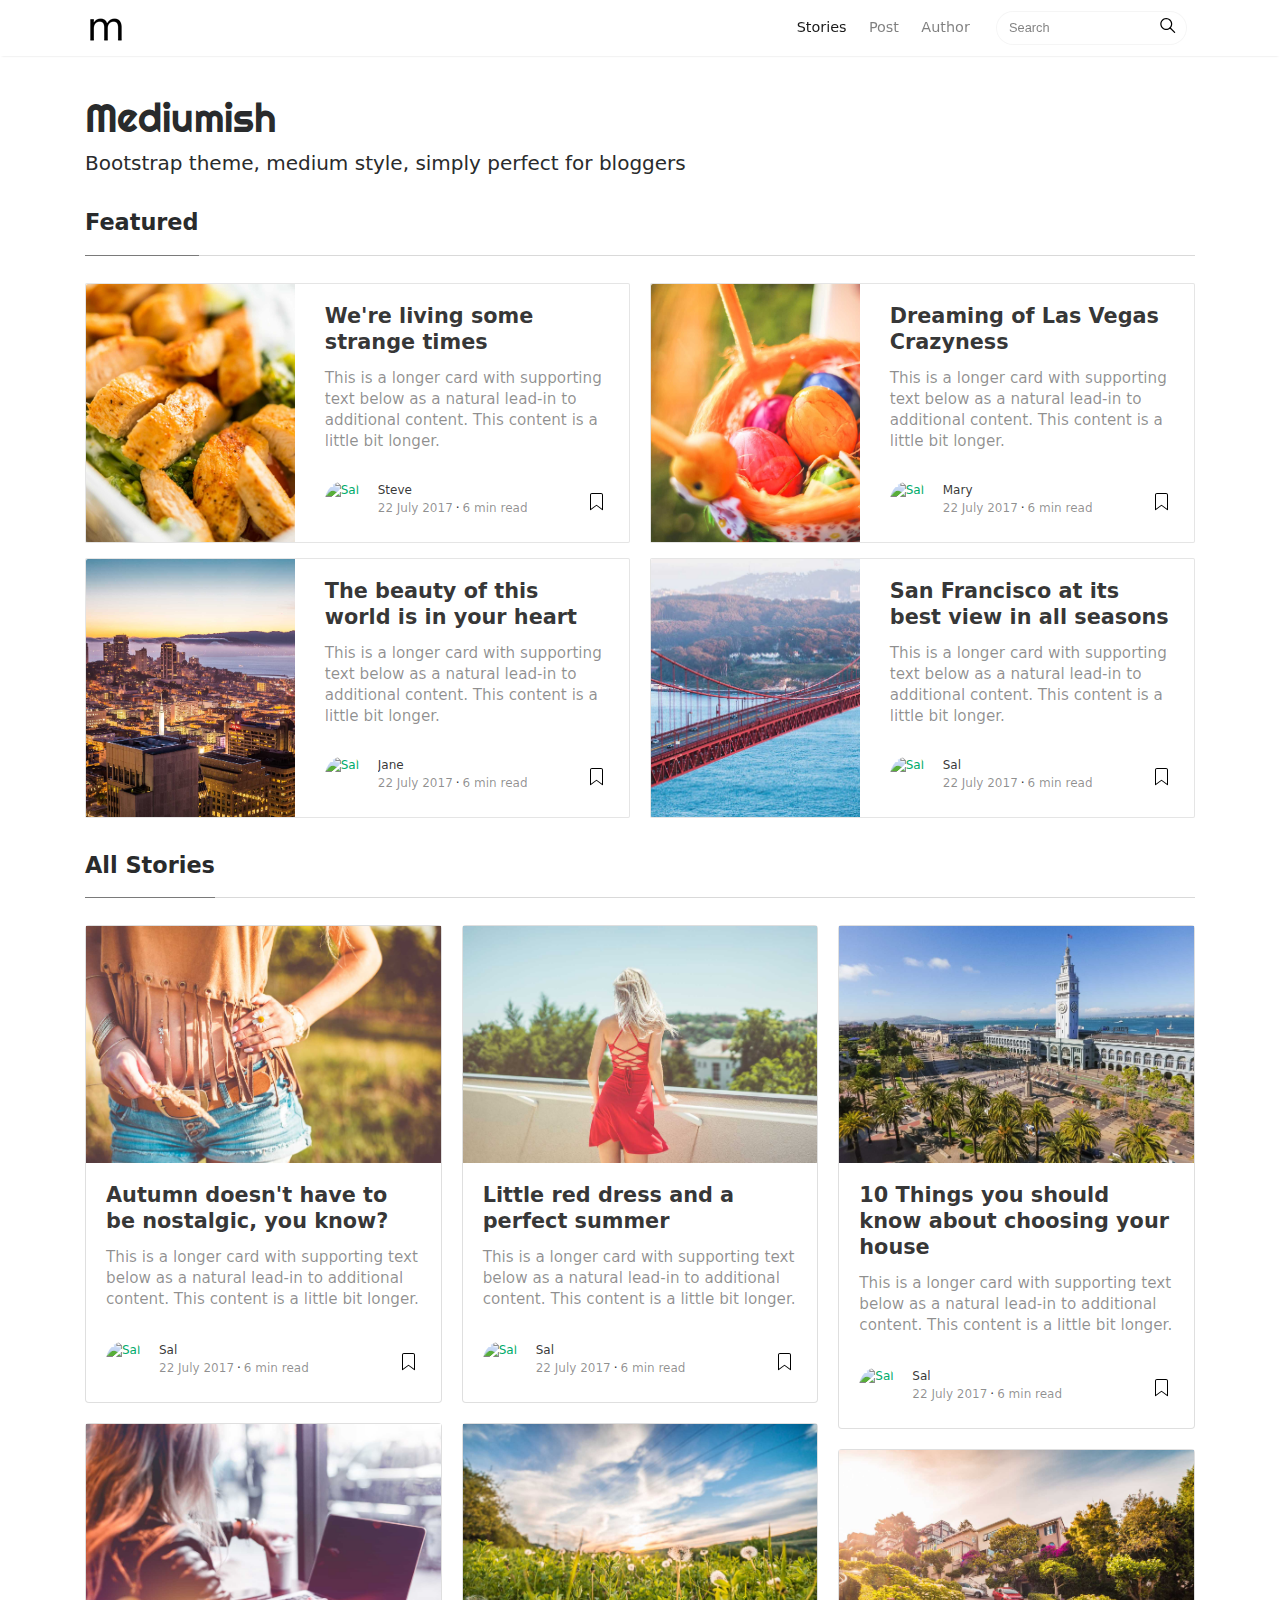
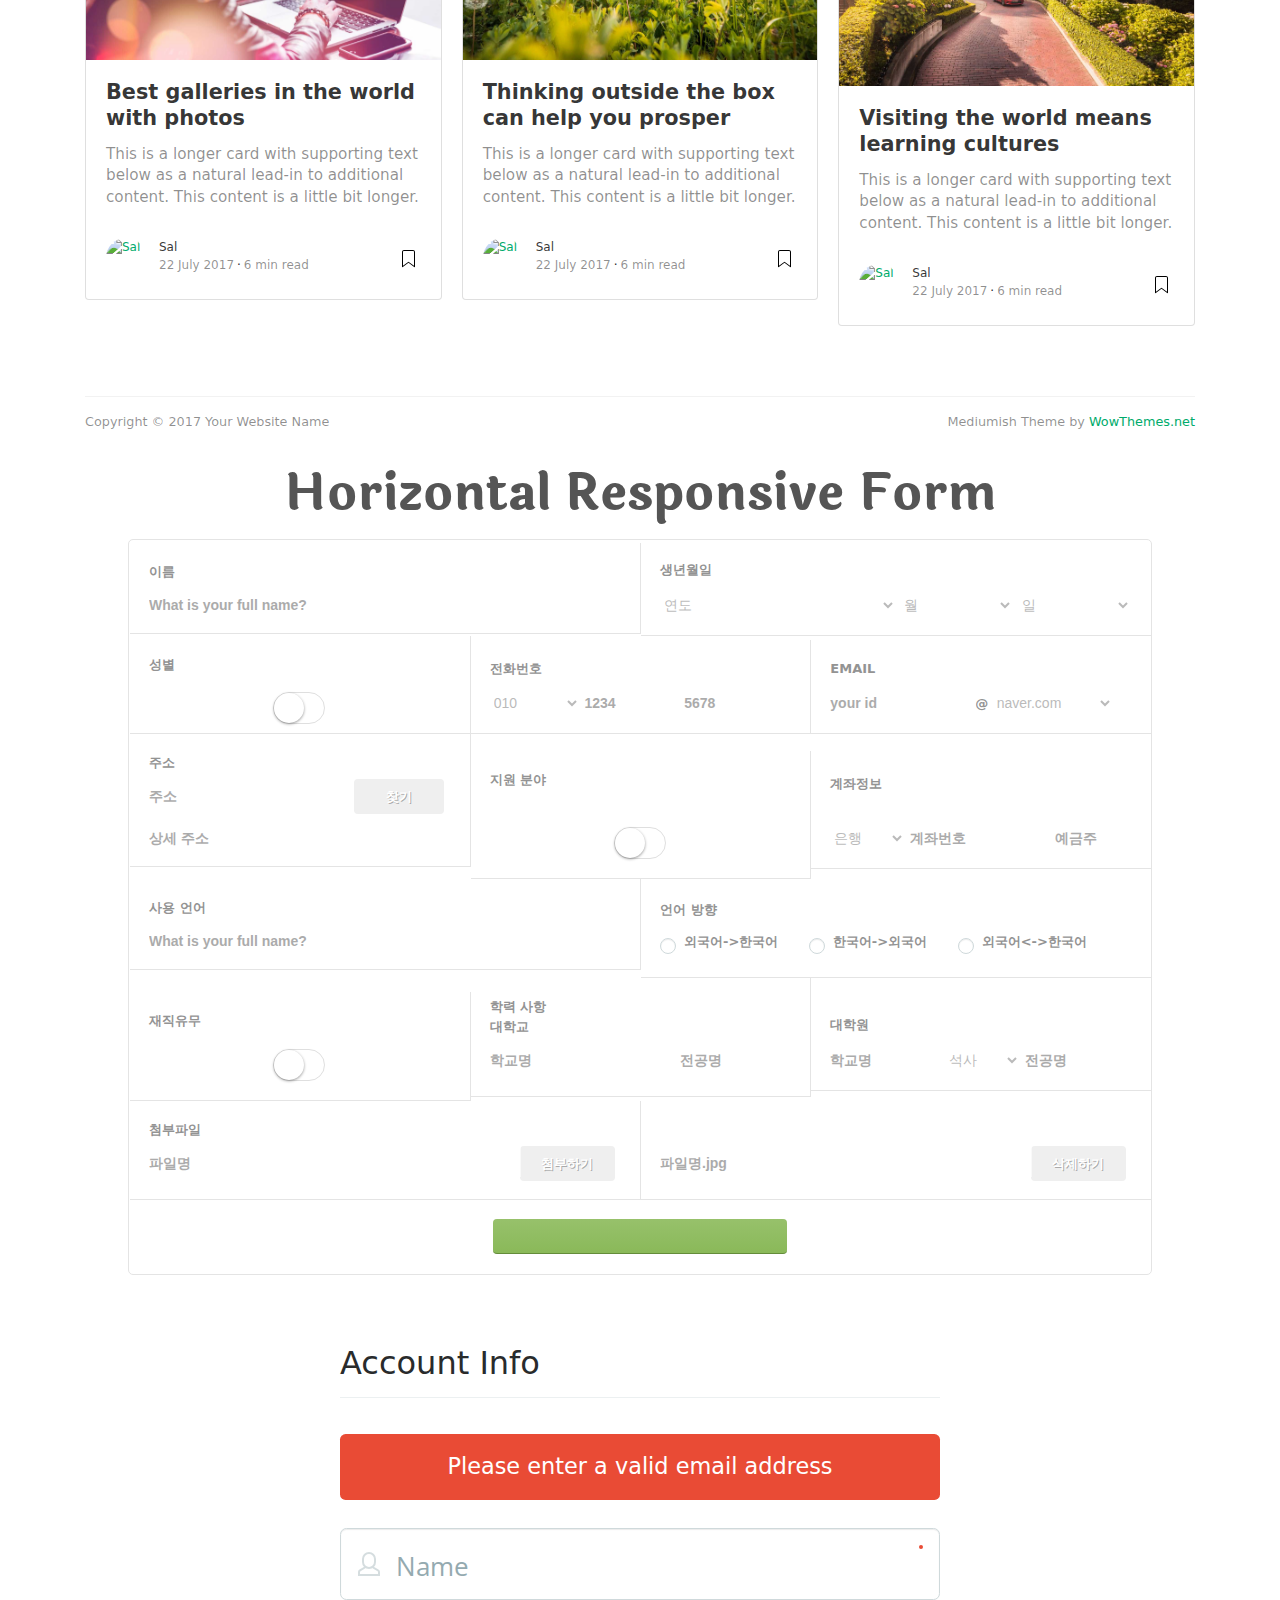
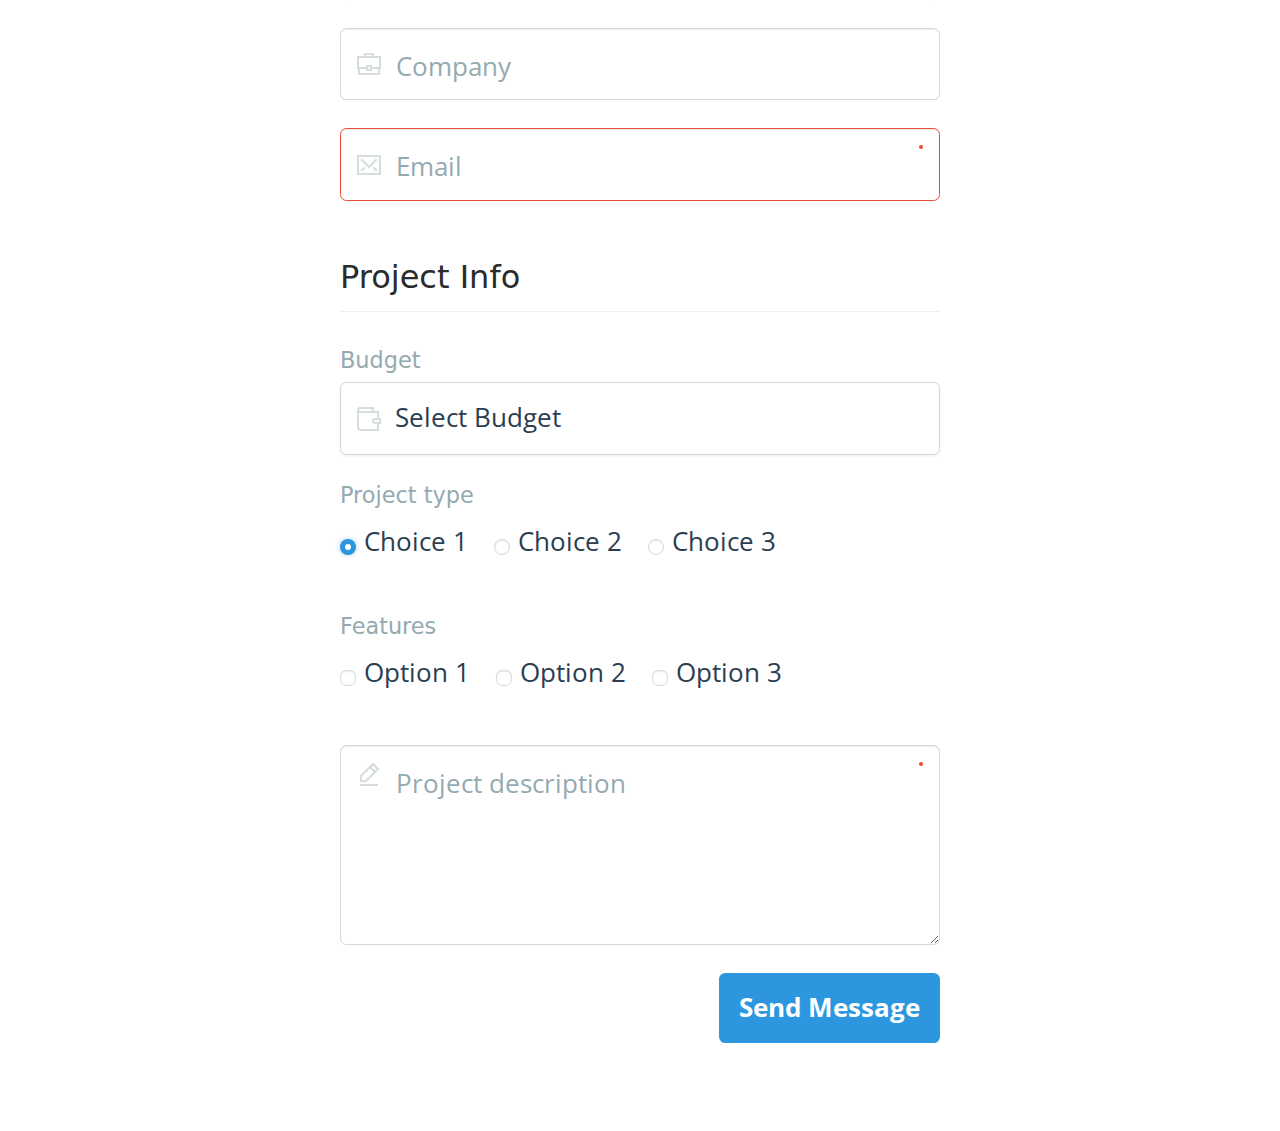
==== 임수빈 프론트 엔드/index.html @ 89b7a558 "임수빈 프론트 엔드" ====
<!DOCTYPE html>
<html lang="en">
<head>
<meta charset="utf-8">
<meta name="viewport" content="width=device-width, initial-scale=1, shrink-to-fit=no">
<meta name="description" content="">
<meta name="author" content="">
<link rel="icon" href="assets/img/favicon.ico">
<link rel="stylesheet" href="assets/css/005_project/style.css"> <!-- Resource style -->
<link rel="stylesheet" type="text/css" media="all" href="assets/css/reset/styles.css">
<link rel="stylesheet" type="text/css" media="all" href="assets/css/004_freesupport/form_styles.css">
<link rel="stylesheet" type="text/css" media="all" href="assets/css/004_freesupport/form_switchery.min.css">
<script type="text/javascript" src="assets/js/004_freesupport/form_switchery.min.js"></script>
<title>Mediumish - A Medium style template by WowThemes.net</title>
<!-- Bootstrap core CSS -->
<link href="assets/css/002_sub/customer/bootstrap.min.css" rel="stylesheet">
<!-- Fonts -->
<link href="https://maxcdn.bootstrapcdn.com/font-awesome/4.7.0/css/font-awesome.min.css" rel="stylesheet">
<link href="https://fonts.googleapis.com/css?family=Righteous" rel="stylesheet">
<!-- Custom styles for this template -->
<link href="assets/css/002_sub/customer/mediumish.css" rel="stylesheet">



<!--projectform-->
<link href='http://fonts.googleapis.com/css?family=Open+Sans:400,300,700' rel='stylesheet' type='text/css'>
	<script src="assets/js/005_project/modernizr.js"></script> <!-- Modernizr -->
  
<!--freesupport form-->


</head>
<body>

<!-- Begin Nav
================================================== -->
<nav class="navbar navbar-toggleable-md navbar-light bg-white fixed-top mediumnavigation">
<button class="navbar-toggler navbar-toggler-right" type="button" data-toggle="collapse" data-target="#navbarsExampleDefault" aria-controls="navbarsExampleDefault" aria-expanded="false" aria-label="Toggle navigation">
<span class="navbar-toggler-icon"></span>
</button>
<div class="container">
	<!-- Begin Logo -->
	<a class="navbar-brand" href="index.html">
	<img src="assets/img/logo.png" alt="logo">
	</a>
	<!-- End Logo -->
	<div class="collapse navbar-collapse" id="navbarsExampleDefault">
		<!-- Begin Menu -->
		<ul class="navbar-nav ml-auto">
			<li class="nav-item active">
			<a class="nav-link" href="index.html">Stories <span class="sr-only">(current)</span></a>
			</li>
			<li class="nav-item">
			<a class="nav-link" href="post.html">Post</a>
			</li>
			<li class="nav-item">
			<a class="nav-link" href="author.html">Author</a>
			</li>
		</ul>
		<!-- End Menu -->
		<!-- Begin Search -->
		<form class="form-inline my-2 my-lg-0">
			<input class="form-control mr-sm-2" type="text" placeholder="Search">
			<span class="search-icon"><svg class="svgIcon-use" width="25" height="25" viewbox="0 0 25 25"><path d="M20.067 18.933l-4.157-4.157a6 6 0 1 0-.884.884l4.157 4.157a.624.624 0 1 0 .884-.884zM6.5 11c0-2.62 2.13-4.75 4.75-4.75S16 8.38 16 11s-2.13 4.75-4.75 4.75S6.5 13.62 6.5 11z"></path></svg></span>
		</form>
		<!-- End Search -->
	</div>
</div>
</nav>
<!-- End Nav
================================================== -->

<!-- Begin Site Title
================================================== -->
<div class="container">
	<div class="mainheading">
		<h1 class="sitetitle">Mediumish</h1>
		<p class="lead">
			 Bootstrap theme, medium style, simply perfect for bloggers
		</p>
	</div>
<!-- End Site Title
================================================== -->

	<!-- Begin Featured
	================================================== -->
	<section class="featured-posts">
	<div class="section-title">
		<h2><span>Featured</span></h2>
	</div>
	<div class="card-columns listfeaturedtag">

		<!-- begin post -->
		<div class="card">
			<div class="row">
				<div class="col-md-5 wrapthumbnail">
					<a href="post.html">
						<div class="thumbnail" style="background-image:url(assets/img/demopic/1.jpg);">
						</div>
					</a>
				</div>
				<div class="col-md-7">
					<div class="card-block">
						<h2 class="card-title"><a href="post.html">We're living some strange times</a></h2>
						<h4 class="card-text">This is a longer card with supporting text below as a natural lead-in to additional content. This content is a little bit longer.</h4>
						<div class="metafooter">
							<div class="wrapfooter">
								<span class="meta-footer-thumb">
								<a href="author.html"><img class="author-thumb" src="https://www.gravatar.com/avatar/e56154546cf4be74e393c62d1ae9f9d4?s=250&amp;d=mm&amp;r=x" alt="Sal"></a>
								</span>
								<span class="author-meta">
								<span class="post-name"><a href="author.html">Steve</a></span><br/>
								<span class="post-date">22 July 2017</span><span class="dot"></span><span class="post-read">6 min read</span>
								</span>
								<span class="post-read-more"><a href="post.html" title="Read Story"><svg class="svgIcon-use" width="25" height="25" viewbox="0 0 25 25"><path d="M19 6c0-1.1-.9-2-2-2H8c-1.1 0-2 .9-2 2v14.66h.012c.01.103.045.204.12.285a.5.5 0 0 0 .706.03L12.5 16.85l5.662 4.126a.508.508 0 0 0 .708-.03.5.5 0 0 0 .118-.285H19V6zm-6.838 9.97L7 19.636V6c0-.55.45-1 1-1h9c.55 0 1 .45 1 1v13.637l-5.162-3.668a.49.49 0 0 0-.676 0z" fill-rule="evenodd"></path></svg></a></span>
							</div>
						</div>
					</div>
				</div>
			</div>
		</div>
		<!-- end post -->

		<!-- begin post -->
		<div class="card">
			<div class="row">
				<div class="col-md-5 wrapthumbnail">
					<a href="post.html">
						<div class="thumbnail" style="background-image:url(assets/img/demopic/2.jpg);">
						</div>
					</a>
				</div>
				<div class="col-md-7">
					<div class="card-block">
						<h2 class="card-title"><a href="post.html">The beauty of this world is in your heart</a></h2>
						<h4 class="card-text">This is a longer card with supporting text below as a natural lead-in to additional content. This content is a little bit longer.</h4>
						<div class="metafooter">
							<div class="wrapfooter">
								<span class="meta-footer-thumb">
								<a href="author.html"><img class="author-thumb" src="https://www.gravatar.com/avatar/e56154546cf4be74e393c62d1ae9f9d4?s=250&amp;d=mm&amp;r=x" alt="Sal"></a>
								</span>
								<span class="author-meta">
								<span class="post-name"><a href="author.html">Jane</a></span><br/>
								<span class="post-date">22 July 2017</span><span class="dot"></span><span class="post-read">6 min read</span>
								</span>
								<span class="post-read-more"><a href="post.html" title="Read Story"><svg class="svgIcon-use" width="25" height="25" viewbox="0 0 25 25"><path d="M19 6c0-1.1-.9-2-2-2H8c-1.1 0-2 .9-2 2v14.66h.012c.01.103.045.204.12.285a.5.5 0 0 0 .706.03L12.5 16.85l5.662 4.126a.508.508 0 0 0 .708-.03.5.5 0 0 0 .118-.285H19V6zm-6.838 9.97L7 19.636V6c0-.55.45-1 1-1h9c.55 0 1 .45 1 1v13.637l-5.162-3.668a.49.49 0 0 0-.676 0z" fill-rule="evenodd"></path></svg></a></span>
							</div>
						</div>
					</div>
				</div>
			</div>
		</div>
		<!--end post -->

		<!-- begin post -->
		<div class="card">
			<div class="row">
				<div class="col-md-5 wrapthumbnail">
					<a href="post.html">
						<div class="thumbnail" style="background-image:url(assets/img/demopic/3.jpg);">
						</div>
					</a>
				</div>
				<div class="col-md-7">
					<div class="card-block">
						<h2 class="card-title"><a href="post.html">Dreaming of Las Vegas Crazyness</a></h2>
						<h4 class="card-text">This is a longer card with supporting text below as a natural lead-in to additional content. This content is a little bit longer.</h4>
						<div class="metafooter">
							<div class="wrapfooter">
								<span class="meta-footer-thumb">
								<a href="author.html"><img class="author-thumb" src="https://www.gravatar.com/avatar/e56154546cf4be74e393c62d1ae9f9d4?s=250&amp;d=mm&amp;r=x" alt="Sal"></a>
								</span>
								<span class="author-meta">
								<span class="post-name"><a href="author.html">Mary</a></span><br/>
								<span class="post-date">22 July 2017</span><span class="dot"></span><span class="post-read">6 min read</span>
								</span>
								<span class="post-read-more"><a href="post.html" title="Read Story"><svg class="svgIcon-use" width="25" height="25" viewbox="0 0 25 25"><path d="M19 6c0-1.1-.9-2-2-2H8c-1.1 0-2 .9-2 2v14.66h.012c.01.103.045.204.12.285a.5.5 0 0 0 .706.03L12.5 16.85l5.662 4.126a.508.508 0 0 0 .708-.03.5.5 0 0 0 .118-.285H19V6zm-6.838 9.97L7 19.636V6c0-.55.45-1 1-1h9c.55 0 1 .45 1 1v13.637l-5.162-3.668a.49.49 0 0 0-.676 0z" fill-rule="evenodd"></path></svg></a></span>
							</div>
						</div>
					</div>
				</div>
			</div>
		</div>
		<!-- end post -->

		<!-- begin post -->
		<div class="card">
			<div class="row">
				<div class="col-md-5 wrapthumbnail">
					<a href="post.html">
						<div class="thumbnail" style="background-image:url(assets/img/demopic/4.jpg);">
						</div>
					</a>
				</div>
				<div class="col-md-7">
					<div class="card-block">
						<h2 class="card-title"><a href="post.html">San Francisco at its best view in all seasons</a></h2>
						<h4 class="card-text">This is a longer card with supporting text below as a natural lead-in to additional content. This content is a little bit longer.</h4>
						<div class="metafooter">
							<div class="wrapfooter">
								<span class="meta-footer-thumb">
								<a href="author.html"><img class="author-thumb" src="https://www.gravatar.com/avatar/e56154546cf4be74e393c62d1ae9f9d4?s=250&amp;d=mm&amp;r=x" alt="Sal"></a>
								</span>
								<span class="author-meta">
								<span class="post-name"><a href="author.html">Sal</a></span><br/>
								<span class="post-date">22 July 2017</span><span class="dot"></span><span class="post-read">6 min read</span>
								</span>
								<span class="post-read-more"><a href="post.html" title="Read Story"><svg class="svgIcon-use" width="25" height="25" viewbox="0 0 25 25"><path d="M19 6c0-1.1-.9-2-2-2H8c-1.1 0-2 .9-2 2v14.66h.012c.01.103.045.204.12.285a.5.5 0 0 0 .706.03L12.5 16.85l5.662 4.126a.508.508 0 0 0 .708-.03.5.5 0 0 0 .118-.285H19V6zm-6.838 9.97L7 19.636V6c0-.55.45-1 1-1h9c.55 0 1 .45 1 1v13.637l-5.162-3.668a.49.49 0 0 0-.676 0z" fill-rule="evenodd"></path></svg></a></span>
							</div>
						</div>
					</div>
				</div>
			</div>
		</div>
		<!-- end post -->

	</div>
	</section>
	<!-- End Featured
	================================================== -->

	<!-- Begin List Posts
	================================================== -->
	<section class="recent-posts">
	<div class="section-title">
		<h2><span>All Stories</span></h2>
	</div>
	<div class="card-columns listrecent">

		<!-- begin post -->
		<div class="card">
			<a href="post.html">
				<img class="img-fluid" src="assets/img/demopic/5.jpg" alt="">
			</a>
			<div class="card-block">
				<h2 class="card-title"><a href="post.html">Autumn doesn't have to be nostalgic, you know?</a></h2>
				<h4 class="card-text">This is a longer card with supporting text below as a natural lead-in to additional content. This content is a little bit longer.</h4>
				<div class="metafooter">
					<div class="wrapfooter">
						<span class="meta-footer-thumb">
						<a href="author.html"><img class="author-thumb" src="https://www.gravatar.com/avatar/e56154546cf4be74e393c62d1ae9f9d4?s=250&amp;d=mm&amp;r=x" alt="Sal"></a>
						</span>
						<span class="author-meta">
						<span class="post-name"><a href="author.html">Sal</a></span><br/>
						<span class="post-date">22 July 2017</span><span class="dot"></span><span class="post-read">6 min read</span>
						</span>
						<span class="post-read-more"><a href="post.html" title="Read Story"><svg class="svgIcon-use" width="25" height="25" viewbox="0 0 25 25"><path d="M19 6c0-1.1-.9-2-2-2H8c-1.1 0-2 .9-2 2v14.66h.012c.01.103.045.204.12.285a.5.5 0 0 0 .706.03L12.5 16.85l5.662 4.126a.508.508 0 0 0 .708-.03.5.5 0 0 0 .118-.285H19V6zm-6.838 9.97L7 19.636V6c0-.55.45-1 1-1h9c.55 0 1 .45 1 1v13.637l-5.162-3.668a.49.49 0 0 0-.676 0z" fill-rule="evenodd"></path></svg></a></span>
					</div>
				</div>
			</div>
		</div>
		<!-- end post -->

		<!-- begin post -->
		<div class="card">
			<a href="post.html">
				<img class="img-fluid" src="assets/img/demopic/6.jpg" alt="">
			</a>
			<div class="card-block">
				<h2 class="card-title"><a href="post.html">Best galleries in the world with photos</a></h2>
				<h4 class="card-text">This is a longer card with supporting text below as a natural lead-in to additional content. This content is a little bit longer.</h4>
				<div class="metafooter">
					<div class="wrapfooter">
						<span class="meta-footer-thumb">
						<a href="author.html"><img class="author-thumb" src="https://www.gravatar.com/avatar/e56154546cf4be74e393c62d1ae9f9d4?s=250&amp;d=mm&amp;r=x" alt="Sal"></a>
						</span>
						<span class="author-meta">
						<span class="post-name"><a href="author.html">Sal</a></span><br/>
						<span class="post-date">22 July 2017</span><span class="dot"></span><span class="post-read">6 min read</span>
						</span>
						<span class="post-read-more"><a href="post.html" title="Read Story"><svg class="svgIcon-use" width="25" height="25" viewbox="0 0 25 25"><path d="M19 6c0-1.1-.9-2-2-2H8c-1.1 0-2 .9-2 2v14.66h.012c.01.103.045.204.12.285a.5.5 0 0 0 .706.03L12.5 16.85l5.662 4.126a.508.508 0 0 0 .708-.03.5.5 0 0 0 .118-.285H19V6zm-6.838 9.97L7 19.636V6c0-.55.45-1 1-1h9c.55 0 1 .45 1 1v13.637l-5.162-3.668a.49.49 0 0 0-.676 0z" fill-rule="evenodd"></path></svg></a></span>
					</div>
				</div>
			</div>
		</div>
		<!-- end post -->

		<!-- begin post -->
		<div class="card">
			<a href="post.html">
				<img class="img-fluid" src="assets/img/demopic/7.jpg" alt="">
			</a>
			<div class="card-block">
				<h2 class="card-title"><a href="post.html">Little red dress and a perfect summer</a></h2>
				<h4 class="card-text">This is a longer card with supporting text below as a natural lead-in to additional content. This content is a little bit longer.</h4>
				<div class="metafooter">
					<div class="wrapfooter">
						<span class="meta-footer-thumb">
						<a href="author.html"><img class="author-thumb" src="https://www.gravatar.com/avatar/e56154546cf4be74e393c62d1ae9f9d4?s=250&amp;d=mm&amp;r=x" alt="Sal"></a>
						</span>
						<span class="author-meta">
						<span class="post-name"><a href="author.html">Sal</a></span><br/>
						<span class="post-date">22 July 2017</span><span class="dot"></span><span class="post-read">6 min read</span>
						</span>
						<span class="post-read-more"><a href="post.html" title="Read Story"><svg class="svgIcon-use" width="25" height="25" viewbox="0 0 25 25"><path d="M19 6c0-1.1-.9-2-2-2H8c-1.1 0-2 .9-2 2v14.66h.012c.01.103.045.204.12.285a.5.5 0 0 0 .706.03L12.5 16.85l5.662 4.126a.508.508 0 0 0 .708-.03.5.5 0 0 0 .118-.285H19V6zm-6.838 9.97L7 19.636V6c0-.55.45-1 1-1h9c.55 0 1 .45 1 1v13.637l-5.162-3.668a.49.49 0 0 0-.676 0z" fill-rule="evenodd"></path></svg></a></span>
					</div>
				</div>
			</div>
		</div>
		<!-- end post -->

		<!-- begin post -->
		<div class="card">
			<a href="post.html">
				<img class="img-fluid" src="assets/img/demopic/8.jpg" alt="">
			</a>
			<div class="card-block">
				<h2 class="card-title"><a href="post.html">Thinking outside the box can help you prosper</a></h2>
				<h4 class="card-text">This is a longer card with supporting text below as a natural lead-in to additional content. This content is a little bit longer.</h4>
				<div class="metafooter">
					<div class="wrapfooter">
						<span class="meta-footer-thumb">
						<a href="author.html"><img class="author-thumb" src="https://www.gravatar.com/avatar/e56154546cf4be74e393c62d1ae9f9d4?s=250&amp;d=mm&amp;r=x" alt="Sal"></a>
						</span>
						<span class="author-meta">
						<span class="post-name"><a href="author.html">Sal</a></span><br/>
						<span class="post-date">22 July 2017</span><span class="dot"></span><span class="post-read">6 min read</span>
						</span>
						<span class="post-read-more"><a href="post.html" title="Read Story"><svg class="svgIcon-use" width="25" height="25" viewbox="0 0 25 25"><path d="M19 6c0-1.1-.9-2-2-2H8c-1.1 0-2 .9-2 2v14.66h.012c.01.103.045.204.12.285a.5.5 0 0 0 .706.03L12.5 16.85l5.662 4.126a.508.508 0 0 0 .708-.03.5.5 0 0 0 .118-.285H19V6zm-6.838 9.97L7 19.636V6c0-.55.45-1 1-1h9c.55 0 1 .45 1 1v13.637l-5.162-3.668a.49.49 0 0 0-.676 0z" fill-rule="evenodd"></path></svg></a></span>
					</div>
				</div>
			</div>
		</div>
		<!-- end post -->

		<!-- begin post -->
		<div class="card">
			<a href="post.html">
				<img class="img-fluid" src="assets/img/demopic/9.jpg" alt="">
			</a>
			<div class="card-block">
				<h2 class="card-title"><a href="post.html">10 Things you should know about choosing your house</a></h2>
				<h4 class="card-text">This is a longer card with supporting text below as a natural lead-in to additional content. This content is a little bit longer.</h4>
				<div class="metafooter">
					<div class="wrapfooter">
						<span class="meta-footer-thumb">
						<a href="author.html"><img class="author-thumb" src="https://www.gravatar.com/avatar/e56154546cf4be74e393c62d1ae9f9d4?s=250&amp;d=mm&amp;r=x" alt="Sal"></a>
						</span>
						<span class="author-meta">
						<span class="post-name"><a href="author.html">Sal</a></span><br/>
						<span class="post-date">22 July 2017</span><span class="dot"></span><span class="post-read">6 min read</span>
						</span>
						<span class="post-read-more"><a href="post.html" title="Read Story"><svg class="svgIcon-use" width="25" height="25" viewbox="0 0 25 25"><path d="M19 6c0-1.1-.9-2-2-2H8c-1.1 0-2 .9-2 2v14.66h.012c.01.103.045.204.12.285a.5.5 0 0 0 .706.03L12.5 16.85l5.662 4.126a.508.508 0 0 0 .708-.03.5.5 0 0 0 .118-.285H19V6zm-6.838 9.97L7 19.636V6c0-.55.45-1 1-1h9c.55 0 1 .45 1 1v13.637l-5.162-3.668a.49.49 0 0 0-.676 0z" fill-rule="evenodd"></path></svg></a></span>
					</div>
				</div>
			</div>
		</div>
		<!-- end post -->

		<!-- begin post -->
		<div class="card">
			<a href="post.html">
				<img class="img-fluid" src="assets/img/demopic/10.jpg" alt="">
			</a>
			<div class="card-block">
				<h2 class="card-title"><a href="post.html">Visiting the world means learning cultures</a></h2>
				<h4 class="card-text">This is a longer card with supporting text below as a natural lead-in to additional content. This content is a little bit longer.</h4>
				<div class="metafooter">
					<div class="wrapfooter">
						<span class="meta-footer-thumb">
						<a href="author.html"><img class="author-thumb" src="https://www.gravatar.com/avatar/e56154546cf4be74e393c62d1ae9f9d4?s=250&amp;d=mm&amp;r=x" alt="Sal"></a>
						</span>
						<span class="author-meta">
						<span class="post-name"><a href="author.html">Sal</a></span><br/>
						<span class="post-date">22 July 2017</span><span class="dot"></span><span class="post-read">6 min read</span>
						</span>
						<span class="post-read-more"><a href="post.html" title="Read Story"><svg class="svgIcon-use" width="25" height="25" viewbox="0 0 25 25"><path d="M19 6c0-1.1-.9-2-2-2H8c-1.1 0-2 .9-2 2v14.66h.012c.01.103.045.204.12.285a.5.5 0 0 0 .706.03L12.5 16.85l5.662 4.126a.508.508 0 0 0 .708-.03.5.5 0 0 0 .118-.285H19V6zm-6.838 9.97L7 19.636V6c0-.55.45-1 1-1h9c.55 0 1 .45 1 1v13.637l-5.162-3.668a.49.49 0 0 0-.676 0z" fill-rule="evenodd"></path></svg></a></span>
					</div>
				</div>
			</div>
		</div>
		<!-- end post -->

	</div>
	</section>
	<!-- End List Posts
	================================================== -->

	<!-- Begin Footer
	================================================== -->
	<div class="footer">
		<p class="pull-left">
			 Copyright &copy; 2017 Your Website Name
		</p>
		<p class="pull-right">
			 Mediumish Theme by <a target="_blank" href="https://www.wowthemes.net">WowThemes.net</a>
		</p>
		<div class="clearfix">
		</div>
	</div>
	<!-- End Footer
	================================================== -->

</div>
<!-- /.container -->

<!--프리랜서지원폼 시작-->

<div id="free_wrapper">
  
	<h1 class="free_title">Horizontal Responsive Form</h1>
	
	<form class="freesupport" onsubmit="return false" style="max-width: 1024px; margin: 0 auto;">
	<div class="free_col-2">
	  <label>
		이름
		<input placeholder="What is your full name?" id="free_name" name="free_name" tabindex="1" style="width: 100%;">
	  </label>
	</div>
	<div class="free_col-2">
	  <label>
		생년월일</br>
		<select  tabindex="2" style="width: 50%;">
			<option>연도</option>
			<option>1939</option>
			<option>1940</option>
		  </select>
		  <select tabindex="3" style="width: 24%;">
			<option>월</option>
			<option>1</option>
			<option>2</option>
			<option>3</option>
			<option>4</option>
			<option>5</option>
			<option>6</option>
			<option>7</option>
			<option>8</option>
			<option>9</option>
			<option>10</option>
			<option>11</option>
			<option>12</option>
		  </select>
		  <select tabindex="4" style="width: 24%;">
			<option>일</option>
			<option>1</option>
			<option>2</option>
			<option>3</option>
			<option>4</option>
			<option>5</option>
			<option>6</option>
			<option>7</option>
			<option>8</option>
			<option>9</option>
			<option>10</option>
			<option>11</option>
			<option>12</option>
			<option>13</option>
			<option>14</option>
			<option>15</option>
			<option>16</option>
			<option>17</option>
			<option>18</option>
			<option>19</option>
			<option>20</option>
			<option>21</option>
			<option>22</option>
			<option>23</option>
			<option>24</option>
			<option>25</option>
			<option>26</option>
			<option>27</option>
			<option>28</option>
			<option>29</option>
			<option>30</option>
			<option>31</option>
		  </select>
	  </label>
	</div>
	<div class="free_col-3">
		<label>성별</label>
		<center style="position:relative; margin-bottom:9px;"><input type="checkbox" class="free_js-switch"></center>
	  </div>	
	<div class="free_col-3">
	  <label>
		전화번호</br>
		<select tabindex="5" style="width: 30%;">
			<option>010</option>
			<option>011</option>
			<option>019</option>
		  </select>
		<input placeholder="1234" id="free_phone" name="free_phone" tabindex="6" style="width: 35%;">
		<input placeholder="5678" id="free_phone" name="free_phone" tabindex="7" style="width: 35%;">
	  </label>
	</div>
	<div class="free_col-3">
	  <label>
		Email<br/>
		<input placeholder="your id" id="free_email" name="free_email" tabindex="8" style="width: 50%;">
		@
		<select tabindex="9" style="width: 40%;">
			<option>naver.com</option>
			<option>gmail.com</option>
			<option>daum.net</option>
		  </select>
	</label>
	</div>

	<div class="free_col-3">
		<label>
		  주소</br>
		  <input placeholder="주소" readonly id="free_address" name="free_address" tabindex="10" style="width: 70%;">
		  <button style="width:30%;">찾기</button>
		  <input placeholder="상세 주소" id="free_address" name="free_address" tabindex="11" style="width: 70%;">		  
		</label>
	  </div>
	<div class="free_col-3">
		<label>지원 분야</br></br></label>
		<center style="padding-bottom:10px; position:relative; margin-bottom:9px;"><input type="checkbox" class="free_js-switch" style="width: 100%;"></center>
	  </div>
	<div class="free_col-3">
		<label>
		  계좌정보</br></br>
		  <select tabindex="11" style="width: 25%;">
			  <option>은행</option>
			  <option>신한</option>
			  <option>국민</option>
			</select>
		  <input placeholder="계좌번호" id="free_phone" name="free_phone" tabindex="12" style="width: 50%;">
		  <input placeholder="예금주" id="free_phone" name="free_phone" tabindex="13" style="width:25%;">
		</label>
		</div>
	  <div class="free_col-2">
		<label>
		  사용 언어
		  <input placeholder="What is your full name?" id="free_name" name="free_name" tabindex="1" style="width: 100%;">
		</label>
	  </div>
	  <div class="free_col-2">
		<label>
		  언어 방향</br>

		  <ul class="free_form-list" style="margin-bottom:0px">
		<li>
		  <input type="radio" id="free_radio_1" name="free_radio" style="width:33%">
		  <label for="free_radio">외국어->한국어</label>
		  </li>
		<li>
		  <input type="radio" id="free_radio_2" name="free_radio" style="width:33%">
		  <label for="free_radio">한국어->외국어</label>
		</li>
		<li>
		  <input type="radio" id="free_radio_3" name="free_radio" style="width:33%">
		  <label for="free_radio">외국어<->한국어</label>
		</li>
	</ul>
		</label>
	  </div>
	  <div class="free_col-3">
			<label>재직유무</label>
			<center style="padding-bottom:10px; position:relative; margin-bottom:9px;"><input type="checkbox" class="free_js-switch" style="width: 100%;"></center>
		  </div>

	  <div class="free_col-3">
			<label>학력 사항</br>
			<label>대학교</br>
			<input placeholder="학교명" id="free_schoolname" name="free_schoolname" tabindex="1" style="width: 65%;">
			<input placeholder="전공명" id="free_subname" name="free_subname" tabindex="1" style="width: 35%;">
			</label>
			</label>
	  </div>
	  <div class="free_col-3">
			<label>대학원</br>
			<input placeholder="학교명" id="free_schoolname" name="free_schoolname" tabindex="1" style="width: 40%;">
			<select tabindex="2" style="width: 25%;">
					<option>석사</option>
					<option>박사</option>
			</select>			
			<input placeholder="전공명" id="free_subname" name="free_subname" tabindex="1" style="width: 35%;">
			</label>
	  </div>

	  <div class="free_col-2">
			<label>
			  첨부파일</br>
			  <input placeholder="파일명" readonly id="free_file" name="free_file" tabindex="1" style="width: 80%;">
			  <button style="width:20%;">첨부하기</button>
			</label>
		  </div>
		  <div class="free_col-2">
			<label>
				<input placeholder="파일명.jpg" id="free_filelist" name="free_filelist" tabindex="1" style="width: 80%;">
				<button style="width:20%;">삭제하기</button>
			</label>
		  </div>
	
	<div class="free_col-submit">
	  <button class="free_submitbtn">Submit Form</button>
	</div>
	
	</form>
	</div>
  <script type="text/javascript">
  var elems = Array.prototype.slice.call(document.querySelectorAll('.free_js-switch'));
  
  elems.forEach(function(html) {
	var switchery = new Switchery(html);
  });
  </script>
<!--프리랜서지원폼 끝-->
<!--프로젝트의뢰폼시작-->  
<div style="font-size:16px; !important;">
<form class="project_form floating-labels">
	<fieldset>
		<legend>Account Info</legend>

		<div class="error-message">
			<p>Please enter a valid email address</p>
		</div>

		<div class="icon">
			<label class="project_label" for="project_name">Name</label>
			<input class="user" type="text" name="project_name" id="project_name" required>
		</div> 

		<div class="icon">
			<label class="project_label" for="project_company">Company</label>
			<input class="company" type="text" name="project_company" id="project_company">
		</div> 

		<div class="icon">
			<label class="project_label" for="project_email">Email</label>
			<input class="email error" type="email" name="project_email" id="project_email" required>
		</div>
	</fieldset>

	<fieldset>
		<legend>Project Info</legend>

		<div>
			<h4>Budget</h4>

			<p class="project_select icon">
				<select class="budget">
					<option value="0">Select Budget</option>
					<option value="1">&lt; $5000</option>
					<option value="2">$5000 - $10000</option>
					<option value="3">&gt; $10000</option>
				</select>
			</p>
		</div> 

		<div>
			<h4>Project type</h4>

			<ul class="project_form-list">
				<li>
					<input type="radio" name="radio-button" id="project_radio-1" checked>
					<label for="project_radio-1">Choice 1</label>
				</li>
					
				<li>
					<input type="radio" name="radio-button" id="project_radio-2">
					<label for="project_radio-2">Choice 2</label>
				</li>

				<li>
					<input type="radio" name="radio-button" id="project_radio-3">
					<label for="project_radio-3">Choice 3</label>
				</li>
			</ul>
		</div>

		<div>
			<h4>Features</h4>

			<ul class="project_form-list">
				<li>
					<input type="checkbox" id="project_checkbox-1">
					<label for="project_checkbox-1">Option 1</label>
				</li>

				<li>
					<input type="checkbox" id="project_checkbox-2">
					<label for="project_checkbox-2">Option 2</label>
				</li>

				<li>
					<input type="checkbox" id="project_checkbox-3">
					<label for="project_checkbox-3">Option 3</label>
				</li>
			</ul>
		</div>

		<div class="icon">
			<label class="project_label" for="project_textarea">Project description</label>
			  <textarea class="message" name="project_textarea" id="project_textarea" required></textarea>
		</div>

		<div>
			  <input type="submit" value="Send Message">
		</div>
	</fieldset>
</form>
</div>
<!--프로젝트의뢰폼끝-->


<!-- Bootstrap core JavaScript
    ================================================== -->
<!-- Placed at the end of the document so the pages load faster -->
<script src="assets/js/002_sub/customer/jquery.min.js"></script>
<script src="https://cdnjs.cloudflare.com/ajax/libs/tether/1.4.0/js/tether.min.js" integrity="sha384-DztdAPBWPRXSA/3eYEEUWrWCy7G5KFbe8fFjk5JAIxUYHKkDx6Qin1DkWx51bBrb" crossorigin="anonymous"></script>
<script src="assets/js/002_sub/customer/bootstrap.min.js"></script>
<script src="assets/js/002_sub/customer/ie10-viewport-bug-workaround.js"></script>
<script src="assets/js/005_project/jquery-2.1.1.js"></script>
<script src="assets/js/005_project/main.js"></script>
</body>
</html>
---- 임수빈 프론트 엔드/assets/css/005_project/style.css ----
/* -------------------------------- 

Primary style

-------------------------------- */
*, *::after, *::before {
  -webkit-box-sizing: border-box;
  -moz-box-sizing: border-box;
  box-sizing: border-box;
}

html {
  font-size:62.5%;
}


body {
  font-size: 1.6rem;
  font-family: "Open Sans", sans-serif;
  color: #2b3e51;
  background-color: #ffffff;
}

a {
  color: #2c97de;
  text-decoration: none;
}

/* -------------------------------- 

Form

-------------------------------- */
.project_form {
  width: 90%;
  max-width: 600px;
  margin: 4em auto;
}
.project_form::after {
  clear: both;
  content: "";
  display: table;
}
.project_form fieldset {
  margin: 24px 0;
}
.project_form legend {
  padding-bottom: 10px;
  margin-bottom: 20px;
  font-size: 2rem;
  border-bottom: 1px solid #ecf0f1;
}
.project_form div {
  /* form element wrapper */
  position: relative;
  margin: 20px 0;
}
.project_form h4, .project_form .project_label {
  font-size: 1.3rem;
  color: #94aab0;
  margin-bottom: 10px;
}
.project_form .project_label {
  display: block;
}
.project_form input, .project_form textarea, .project_form select, .project_form label {
  font-family: "Open Sans", sans-serif;
  font-size: 1.6rem;
  color: #2b3e51;
}
.project_form input[type="text"],
.project_form input[type="email"],
.project_form textarea,
.project_form select,
.project_form legend {
  display: block;
  width: 100%;
  -webkit-appearance: none;
  -moz-appearance: none;
  -ms-appearance: none;
  -o-appearance: none;
  appearance: none;
}
.project_form input[type="text"],
.project_form input[type="email"],
.project_form textarea,
.project_form select {
  /* general style for input elements */
  padding: 12px;
  border: 1px solid #cfd9db;
  background-color: #ffffff;
  border-radius: .25em;
  box-shadow: inset 0 1px 1px rgba(0, 0, 0, 0.08);

}
.project_form input[type="text"]:focus,
.project_form input[type="email"]:focus,
.project_form textarea:focus,
.project_form select:focus {
  outline: none;
  border-color: #2c97de;
  opacity: 1;
  box-shadow: 0 0 5px rgba(44, 151, 222, 0.2);
}
.project_form .project_select {
  /* select element wapper */
  position: relative;
}
.project_form .project_select::after {
  /* arrow icon for select element */
  content: '';
  position: absolute;
  z-index: 1;
  right: 16px;
  top: 50%;
  margin-top: -8px;
  display: block;
  width: 16px;
  height: 16px;
  background: url("../img/project_icon-arrow.svg") no-repeat center center;
  pointer-events: none;
  opacity:1;
}
.project_form select {
  box-shadow: 0 1px 3px rgba(0, 0, 0, 0.08);
  cursor: pointer;
}
.project_form select::-ms-expand {
  display: none;
}
.project_form .project_form-list {
  margin-top: 16px;
}
.project_form .project_form-list::after {
  clear: both;
  content: "";
  display: table;
}
.project_form .project_form-list li {
  /* wrapper for radio and checkbox input types */
  display: inline-block;
  position: relative;
  -webkit-user-select: none;
  -moz-user-select: none;
  -ms-user-select: none;
  user-select: none;
  margin: 0 26px 16px 0;
  float: left;
}
.project_form input[type=radio],
.project_form input[type=checkbox] {
  /* hide original check and radio buttons */
  position: absolute;
  left: 0;
  top: 50%;
  -webkit-transform: translateY(-50%);
  -moz-transform: translateY(-50%);
  -ms-transform: translateY(-50%);
  -o-transform: translateY(-50%);
  transform: translateY(-50%);
  margin: 0;
  padding: 0;
  opacity: 0;
  z-index: 2;
}
.project_form input[type="radio"] + label,
.project_form input[type="checkbox"] + label {
  padding-left: 24px;
}
.project_form input[type="radio"] + label::before,
.project_form input[type="radio"] + label::after,
.project_form input[type="checkbox"] + label::before,
.project_form input[type="checkbox"] + label::after {
  /* custom radio and check boxes */
  content: '';
  display: block;
  position: absolute;
  left: 0;
  top: 50%;
  margin-top: -8px;
  width: 16px;
  height: 16px;
}
.project_form input[type="radio"] + label::before,
.project_form input[type="checkbox"] + label::before {
  border: 1px solid #cfd9db;
  background: #ffffff;
  box-shadow: inset 0 1px 1px rgba(0, 0, 0, 0.08);
}
.project_form input[type="radio"] + label::before,
.project_form input[type="radio"] + label::after {
  border-radius: 50%;
}
.project_form input[type="checkbox"] + label::before,
.project_form input[type="checkbox"] + label::after {
  border-radius: .25em;
}
.project_form input[type="radio"] + label::after,
.project_form input[type="checkbox"] + label::after {
  background-color: #2c97de;
  background-position: center center;
  background-repeat: no-repeat;
  box-shadow: 0 0 5px rgba(44, 151, 222, 0.4);
  display: none;
}
.project_form input[type="radio"] + label::after {
  /* custom image for radio button */
  background-image: url("../../img/project_icon-radio.svg");
}
.project_form input[type="checkbox"] + label::after {
  /* custom image for checkbox */
  background-image: url("../../img/project_icon-check.svg");
}
.project_form input[type="radio"]:focus + label::before,
.project_form input[type="checkbox"]:focus + label::before {
  /* add focus effect for radio and check buttons */
  box-shadow: 0 0 5px rgba(44, 151, 222, 0.6);
}
.project_form input[type="radio"]:checked + label::after,
.project_form input[type="checkbox"]:checked + label::after {
  display: block;
}
.project_form input[type="radio"]:checked + label::before,
.project_form input[type="radio"]:checked + label::after,
.project_form input[type="checkbox"]:checked + label::before,
.project_form input[type="checkbox"]:checked + label::after {
  -webkit-animation: project_bounce 0.3s;
  -moz-animation: project_bounce 0.3s;
  animation: project_bounce 0.3s;
}
.project_form textarea {
  min-height: 200px;
  resize: vertical;
  overflow: auto;
}
.project_form input[type="submit"] {
  /* button style */
  border: none;
  background: #2c97de;
  border-radius: .25em;
  padding: 16px 20px;
  color: #ffffff;
  font-weight: bold;
  float: right;
  cursor: pointer;
  -webkit-font-smoothing: antialiased;
  -moz-osx-font-smoothing: grayscale;
  -webkit-appearance: none;
  -moz-appearance: none;
  -ms-appearance: none;
  -o-appearance: none;
  appearance: none;
}
.no-touch .project_form input[type="submit"]:hover {
  background: #42a2e1;
}
.project_form input[type="submit"]:focus {
  outline: none;
  background: #2b3e51;
}
.project_form input[type="submit"]:active {
  -webkit-transform: scale(0.9);
  -moz-transform: scale(0.9);
  -ms-transform: scale(0.9);
  -o-transform: scale(0.9);
  transform: scale(0.9);
}
button {
  height: 57.5px;
  border: none;
  border-radius: 4px;
  margin: 0 0 15px 0;
  font-size: 14px;
  color: #fff;
  font-weight: bold;
  text-shadow: 1px 1px 0 rgba(0,0,0,0.3);
  overflow: hidden;
  outline: none;
}


button.projectlang_add:hover {
  background: #42a2e1;
}
button.projectlang_add:focus {
  outline: none;
  background: #2b3e51;
}
button.projectlang_add:active {
  -webkit-transform: scale(0.9);
  -moz-transform: scale(0.9);
  -ms-transform: scale(0.9);
  -o-transform: scale(0.9);
  transform: scale(0.9);
}

.project_form [required] {
  background: url("../../img/project_required.svg") no-repeat top right;
}
.project_form .error-message p {
  background: #e94b35;
  color: #ffffff;
  font-size: 1.4rem;
  text-align: center;
  -webkit-font-smoothing: antialiased;
  -moz-osx-font-smoothing: grayscale;
  border-radius: .25em;
  padding: 16px;
}
.project_form .error {
  border-color: #e94b35 !important;
}
@media only screen and (min-width: 600px) {
  .project_form div {
    /* form element wrapper */
    margin: 32px 0;
  }
  .project_form legend + div {
    /* reduce margin-top for first form element after the legend */
    margin-top: 20px;
  }
  .project_form h4, .project_form .project_label {
    font-size: 1.4rem;
    margin-bottom: 10px;
  }
  .project_form input[type="text"],
  .project_form input[type="email"],
  .project_form textarea,
  .project_form select {
    padding: 16px;
  }
}

@-webkit-keyframes project_bounce {
  0%, 100% {
    -webkit-transform: scale(1);
  }
  50% {
    -webkit-transform: scale(0.8);
  }
}
@-moz-keyframes project_bounce {
  0%, 100% {
    -moz-transform: scale(1);
  }
  50% {
    -moz-transform: scale(0.8);
  }
}
@keyframes project_bounce {
  0%, 100% {
    -webkit-transform: scale(1);
    -moz-transform: scale(1);
    -ms-transform: scale(1);
    -o-transform: scale(1);
    transform: scale(1);
  }
  50% {
    -webkit-transform: scale(0.8);
    -moz-transform: scale(0.8);
    -ms-transform: scale(0.8);
    -o-transform: scale(0.8);
    transform: scale(0.8);
  }
}
/* -------------------------------- 

Custom icons

-------------------------------- */
.project_form .icon input, .project_form .icon select, .project_form .icon textarea {
  padding-left: 54px !important;
}
.project_form .user {
  background: url("../../img/project_icon-user.svg") no-repeat 16px center;
}
.project_form [required].user {
  background: url("../../img/project_icon-user.svg") no-repeat 16px center, url("../../img/project_required.svg") no-repeat top right;
}
.project_form .company {
  background: url("../../img/project_icon-company.svg") no-repeat 16px center;
}
.project_form [required].company {
  background: url("../../img/project_icon-company.svg") no-repeat 16px center, url("../../img/project_required.svg") no-repeat top right;
}
.project_form .email {
  background: url("../../img/project_icon-email.svg") no-repeat 16px center;
}
.project_form [required].email {
  background: url("../../img/project_icon-email.svg") no-repeat 16px center, url("../../img/project_required.svg") no-repeat top right;
}
.project_form .budget {
  background: url("../../img/project_icon-budget.svg") no-repeat 16px center;
}
.project_form .message {
  background: url("../../img/project_icon-message.svg") no-repeat 16px 16px;
}
.project_form [required].message {
  background: url("../../img/project_icon-message.svg") no-repeat 16px 16px, url("../../img/project_required.svg") no-repeat top right;
}

/* -------------------------------- 

FLoating labels 

-------------------------------- */
.js .floating-labels div {
  margin: 28px 0;
}
.js .floating-labels .project_label {
  position: absolute;
  top: 16px;
  left: 16px;
  font-size: 1.6rem;
  cursor: text;
  -webkit-transition: top 0.2s, left 0.2s, font-size 0.2s;
  -moz-transition: top 0.2s, left 0.2s, font-size 0.2s;
  transition: top 0.2s, left 0.2s, font-size 0.2s;
}
.js .floating-labels .icon .project_label {
  left: 56px;
}
.js .floating-labels .project_label.float {
  /* move label out the input field */
  font-size: 1.2rem;
  top: -16px;
  left: 0 !important;
}
@media only screen and (min-width: 600px) {
  .js .floating-labels legend + div {
    /* reduce margin-top for first form element after the legend */
    margin-top: 16px;
  }
  .js .floating-labels .project_label {
    top: 20px;
  }
}
---- 임수빈 프론트 엔드/assets/css/reset/styles.css ----
html, body, div, span, applet, object, iframe, h1, h2, h3, h4, h5, h6, p, 
blockquote, pre, a, abbr, acronym, address, big, cite, code, del, dfn, em, 
img, ins, kbd, q, s, samp, small, strike, strong, sub, sup, tt, var, b, u, i, 
center, dl, dt, dd, ol, ul, li, fieldset, form, label, legend, table, caption, 
tbody, tfoot, thead, tr, th, td, article, aside, canvas, details, embed, figure, 
figcaption, footer, header, hgroup, menu, nav, output, ruby, section, summary, 
time, mark, audio, video {
  margin: 0;
  padding: 0;
  border: 0;
  font-size: 100%;
  font: inherit;
  vertical-align: baseline;
  outline: none;
  -webkit-font-smoothing: antialiased;
  -webkit-text-size-adjust: 100%;
  -ms-text-size-adjust: 100%;
  -webkit-box-sizing: border-box;
  -moz-box-sizing: border-box;
  box-sizing: border-box;
}
/* HTML5 display-role reset for older browsers */
article, aside, details, figcaption, figure, 
footer, header, hgroup, menu, nav, section, main {
	display: block;
}
body {
	line-height: 1;
}
ol, ul {
	list-style: none;
}
blockquote, q {
	quotes: none;
}
blockquote:before, blockquote:after,
q:before, q:after {
	content: '';
	content: none;
}
table {
	border-collapse: collapse;
	border-spacing: 0;
}
---- 임수빈 프론트 엔드/assets/css/004_freesupport/form_styles.css ----
@import url(http://fonts.googleapis.com/css?family=Laila:400,700);

html { overflow-y: scroll; }
body {
  font-family: Arial, Tahoma, sans-serif;
  background: #e2eef4;
  font-size: 62.5%;
  line-height: 1;
  padding-top: 40px;
}

br { display: block; line-height: 1.6em; } 

input, textarea { 
  -webkit-font-smoothing: antialiased;
  outline: none; 
}

strong, b { font-weight: bold; }
em, i { font-style: italic; }

h1.free_title {
  display: block;
  font-size: 3.1em;
  line-height: 1.45em;
  font-family: 'Laila', serif;
  text-align: center;
  font-weight: bold;
  color: #555;
  text-shadow: 1px 1px 0 #fff;
}


/** form field **/
.freesupport {
  display: block;
  margin: 30px;
  overflow: hidden;
  background: #fff;
  border: 1px solid #e4e4e4;
  border-radius: 5px;
  font-size: 0;
}

form > div > label {
  display: block;
  padding: 20px 20px 10px;
  vertical-align: top;
  font-size: 13px;
  font-weight: bold;
  text-transform: uppercase;
  color: #939393;
  cursor: pointer;
}
form > div.free_switch > label {
  padding: 16px 20px 13px;
}

.free_col-2, .free_col-3, .free_col-4 { 
  border-bottom: 1px solid #e4e4e4;
}

form > div > .free_col-4 {
  height: 86px;
}
.free_form-list {
  margin-top: 12px;
}
.free_form-list::after {
  clear: both;
  content: "";
  display: table;
}
.free_form-list li {
  /* wrapper for radio and checkbox input types */
  display: inline-block;
  position: relative;
  -webkit-user-select: none;
  -moz-user-select: none;
  -ms-user-select: none;
  user-select: none;
  margin: 0 26px 0 0;
}
.free_form-list input[type=radio],
.free_form-list input[type=checkbox] {
  /* hide original check and radio buttons */
  position: absolute;
  left: 0;
  top: 50%;
  -webkit-transform: translateY(-50%);
  -moz-transform: translateY(-50%);
  -ms-transform: translateY(-50%);
  -o-transform: translateY(-50%);
  transform: translateY(-50%);
  margin: 0;
  padding: 0;
  opacity: 0;
  z-index: 2;
}
.free_form-list input[type="radio"] + label,
.free_form-list input[type="checkbox"] + label {
  padding-left: 24px;
}
.free_form-list input[type="radio"] + label::before,
.free_form-list input[type="radio"] + label::after,
.free_form-list input[type="checkbox"] + label::before,
.free_form-list input[type="checkbox"] + label::after {
  /* custom radio and check boxes */
  content: '';
  display: block;
  position: absolute;
  left: 0;
  top: 50%;
  margin-top: -8px;
  width: 16px;
  height: 16px;
}
.free_form-list input[type="radio"] + label::before,
.free_form-list input[type="checkbox"] + label::before {
  border: 1px solid #cfd9db;
  background: #ffffff;
  box-shadow: inset 0 1px 1px rgba(0, 0, 0, 0.08);
}
.free_form-list input[type="radio"] + label::before,
.free_form-list input[type="radio"] + label::after {
  border-radius: 50%;
}
.free_form-list input[type="checkbox"] + label::before,
.free_form-list input[type="checkbox"] + label::after {
  border-radius: .25em;
}
.free_form-list input[type="radio"] + label::after,
.free_form-list input[type="checkbox"] + label::after {
  background-color: #2c97de;
  background-position: center center;
  background-repeat: no-repeat;
  box-shadow: 0 0 5px rgba(44, 151, 222, 0.4);
  display: none;
}
.free_form-list input[type="radio"] + label::after {
  /* custom image for radio button */
  background-image: url("../../img/project_icon-radio.svg");
}
.free_form-list input[type="checkbox"] + label::after {
  /* custom image for checkbox */
  background-image: url("../../img/project_icon-check.svg");
}
.free_form-list input[type="radio"]:focus + label::before,
.free_form-list input[type="checkbox"]:focus + label::before {
  /* add focus effect for radio and check buttons */
  box-shadow: 0 0 5px rgba(44, 151, 222, 0.6);
}
.free_form-list input[type="radio"]:checked + label::after,
.free_form-list input[type="checkbox"]:checked + label::after {
  display: block;
}
.free_form-list input[type="radio"]:checked + label::before,
.free_form-list input[type="radio"]:checked + label::after,
.free_form-list input[type="checkbox"]:checked + label::before,
.free_form-list input[type="checkbox"]:checked + label::after {
  -webkit-animation: project_bounce 0.3s;
  -moz-animation: project_bounce 0.3s;
  animation: project_bounce 0.3s;
}
label > input {
  display: inline-block;
  position: relative;
  width: 100%;
  height: 33px;
  line-height: 27px;
  margin: 5px -5px -5px;
  padding: 7px 5px 3px;
  border: none;
  outline: none;
  color: #555;
  font-family: 'Helvetica Neue', Arial, sans-serif;
  font-weight: bold;
  font-size: 14px;
  opacity: .6;
  transition: all linear .3s;
}

.free_col-submit {
  text-align: center;
  padding: 20px;
}
label {
  width:100%;
}

label > select {
  display: inline-block;
  padding: 0;
  color: #555;
  margin: 16px 0 3px;
  font-weight: 500;
  background: transparent;
  border: none;
  outline: none;
  font-family: 'Helvetica Neue', Arial, sans-serif;
  font-size: 14px;
  opacity: .4;
  transition: all linear .3s;
}

label > input:focus, label > select:focus {
  opacity: 1;
}



/** button design based on http://codepen.io/guvootes/pen/eyDAb **/
button {
  width: 100%;
  height: 35px;
  border: none;
  border-radius: 4px;
  margin: 0 0 15px 0;
  font-size: 14px;
  color: #fff;
  font-weight: bold;
  text-shadow: 1px 1px 0 rgba(0,0,0,0.3);
  overflow: hidden;
  outline: none;
}

button.free_submitbtn {
  background-image: -moz-linear-gradient(#97c16b, #8ab959);
  background-image: -webkit-linear-gradient(#97c16b, #8ab959);
  background-image: linear-gradient(#97c16b, #8ab959);
  border-bottom: 1px solid #648c3a;
  cursor: pointer;
  color: #fff;
}
button.free_submitbtn:hover {
  background-image: -moz-linear-gradient(#8ab959, #7eaf4a);
  background-image: -webkit-linear-gradient(#8ab959, #7eaf4a);
  background-image: linear-gradient(#8ab959, #7eaf4a);
}
button.free_submitbtn:active {
  height: 34px;
  border-bottom: 0;
  margin: 1px 0 0 0;
  background-image: -moz-linear-gradient(#7eaf4a, #8ab959);
  background-image: -webkit-linear-gradient(#7eaf4a, #8ab959);
  background-image: linear-gradient(#7eaf4a, #8ab959);
  -moz-box-shadow: inset 0 1px 3px 1px rgba(0, 0, 0, 0.3);
  -webkit-box-shadow: inset 0 1px 3px 1px rgba(0, 0, 0, 0.3);
  box-shadow: inset 0 1px 3px 1px rgba(0, 0, 0, 0.3);
}


/** responsive design **/
@media(min-width: 850px){
  form > div { display: inline-block; }
  .free_col-submit { display: block; }
  
  .free_col-2, .free_col-3, .free_col-4 { box-shadow: 1px 1px #e4e4e4; border: none; }
  
  .free_col-2 { width: 50% }
  .free_col-3 { width: 33.3333333333% }
  .free_col-4 { width: 25% }
  
  .free_col-submit button { width: 30%; margin: 0 auto; }
}
---- 임수빈 프론트 엔드/assets/css/004_freesupport/form_switchery.min.css ----
.switchery {
    background-color: #fff;
    border: 1px solid #dfdfdf;
    border-radius: 20px;
    cursor: pointer;
    display: inline-block;
    height: 30px;
    position: relative;
    vertical-align: middle;
    width: 50px;
    padding-bottom:10p
    -moz-user-select: none;
    -khtml-user-select: none;
    -webkit-user-select: none;
    -ms-user-select: none;
    user-select: none;
    box-sizing: content-box;
    background-clip: content-box
}

.switchery > small {
    background: #fff;
    border-radius: 100%;
    box-shadow: 0 1px 3px rgba(0, 0, 0, 0.4);
    height: 30px;
    position: absolute;
    top: 0;
    width: 30px
}

.switchery-small {
    border-radius: 20px;
    height: 20px;
    width: 33px
}

.switchery-small > small {
    height: 20px;
    width: 20px
}

.switchery-large {
    border-radius: 40px;
    height: 40px;
    width: 66px
}

.switchery-large > small {
    height: 40px;
    width: 40px
}
---- 임수빈 프론트 엔드/assets/css/002_sub/customer/mediumish.css ----
/*
Template Name:Mediumish
Copyright:WowThemes.net,https://www.wowthemes.net
Version:1.0.1
License: https://www.wowthemes.net/freebies-license/
*/
body {
	padding-top:5rem;
}
.mainheading {
	padding:1rem 0rem;
}
a {
	color:#00ab6b;
}
a,a:hover {
	transition:all 0.2s;
}
.mediumnavigation {
	background:rgba(255,255,255,.97);
	box-shadow:0 2px 2px -2px rgba(0,0,0,.15);
}
section {
	margin-bottom:20px;
}
.section-title h2 {
	border-bottom:1px solid rgba(0,0,0,.15);
	margin-bottom:25px;
	font-weight:700;
	font-size:1.4rem;
	margin-bottom:27px;
}
.section-title span {
	border-bottom:1px solid rgba(0,0,0,.44);
	display:inline-block;
	padding-bottom:20px;
	margin-bottom:-1px;
}
@media (min-width:576px) {
	.card-columns.listfeaturedtag {
		-webkit-column-count:2;
		-moz-column-count:2;
		column-count:2;
	}
}
@media (min-width:992px) {
	.navbar-toggleable-md .navbar-nav .nav-link {
		padding-right:.7rem;
		padding-left:.7rem;
	}
}
.card-columns .card {
	margin-bottom:20px;
}
.listfeaturedtag .wrapthumbnail {
	height:258px;
	flex:0 0 auto;
}
.listfeaturedtag .card {
	border:1px solid rgba(0,0,0,.1);
	border-radius:2px;
	height:260px;
	padding-left:0;
	margin-bottom:15px;
}
.listfeaturedtag .thumbnail {
	background-size:cover;
	height:100%;
	display:block;
	background-position:38% 22% !important;
	background-origin:border-box!important;
	border-top-left-radius:2px;
}
.listfeaturedtag .card-block {
	padding-left:0;
}
.listfeaturedtag h2.card-title,.listrecent h2.card-title {
	font-size:1.3rem;
	font-weight:700;
	line-height: 1.25;
}
.listfeaturedtag h2.card-title a,.listrecent h2.card-title a {
	color:rgba(0,0,0,.8);
}
.listfeaturedtag h2.card-title a:hover,.listrecent h2.card-title a:hover {
	color:rgba(0,0,0,.6);
	text-decoration:none;
}
.listfeaturedtag h4.card-text,.listrecent h4.card-text {
	color:rgba(0,0,0,.44);
	font-size:0.95rem;
	line-height:1.4;
	font-weight:400;
}
.listfeaturedtag .wrapfooter {
	position:absolute;
	bottom:20px;
	font-size:12px;
	display:block;
	width:85%;
}
.listrecent .wrapfooter {
	font-size:12px;
	margin-top:30px;
}
.author-thumb {
	width:40px;
	height:40px;
	float:left;
	margin-right:13px;
	border-radius:100%;
}
.post-top-meta {
	margin-bottom:2rem;
}
.post-top-meta .author-thumb {
	width:72px;
	height:72px;
}
.post-top-meta.authorpage .author-thumb {
	margin-top:40px;
}
.post-top-meta span {
	font-size:0.9rem;
	color:rgba(0,0,0,.44);
	display:inline-block;
}
.post-top-meta .author-description {
	margin-bottom:5px;
	margin-top:5px;
	font-size:0.95rem;
}
.author-meta {
	flex:1 1 auto;
	white-space:nowrap!important;
	text-overflow:ellipsis!important;
	overflow:hidden!important;
}
span.post-name,span.post-date,span.author-meta {
	display:inline-block;
}
span.post-date,span.post-read {
	color:rgba(0,0,0,.44);
}
span.post-read-more {
	align-items:center;
	display:inline-block;
	float:right;
	margin-top:8px;
}
span.post-read-more a {
	color:rgba(0,0,0,.44);
}
span.post-name a,span.post-read-more a:hover {
	color:rgba(0,0,0,.8);
}
.dot:after {
	content:"·";
	margin-left:3px;
	margin-right:3px;
}
.mediumnavigation .form-control {
	font-size:0.8rem;
	border-radius:30px;
	overflow:hidden;
	border:1px solid rgba(0,0,0,0.04);
}
.mediumnavigation .form-inline {
	margin-left:15px;
}
.mediumnavigation .form-inline .btn {
	margin-left:-50px;
	border:0;
	border-radius:30px;
	cursor:pointer;
}
.mediumnavigation .form-inline .btn:hover,.mediumnavigation .form-inline .btn:active {
	background:transparent;
	color:green;
}
.mediumnavigation .navbar-brand {
	font-weight:500;
}
.mediumnavigation .dropdown-menu {
	border:1px solid rgba(0,0,0,0.08);
	margin:.5rem 0 0;
}
.mediumnavigation .nav-item,.dropdown-menu {
	font-size:0.9rem;
}
.mediumnavigation .search-icon {
	margin-left:-40px;
	display:inline-block;
	margin-top:3px;
	cursor:pointer;
}
.mediumnavigation .navbar-brand img {
	max-height:30px;
	margin-right:5px;
}
.mainheading h1.sitetitle {
	font-family:Righteous;
}
.mainheading h1.posttitle {
	font-weight:700;
	margin-bottom:1rem;
}
.footer {
	border-top:1px solid rgba(0,0,0,.05)!important;
	padding-top:15px;
	padding-bottom:12px;
	font-size:0.8rem;
	color:rgba(0,0,0,.44);
	margin-top:50px;
}
.link-dark {
	color:rgba(0,0,0,.8);
}
.article-post {
	font-family:Merriweather;
	font-size:1.2rem;
	line-height:1.8;
	color:rgba(0,0,0,.8);
}
blockquote {
	border-left:4px solid #00ab6b;
	padding:0 20px;
	font-style:italic;
	color:rgba(0,0,0,.5);
}
.article-post p,.article-post blockquote {
	margin:0 0 1.5rem 0;
}
.featured-image {
	display:block;
	margin:0px auto;
	margin-bottom:1.5rem;
}
.share {
	text-align:center;
	margin-top:20px;
}
.share p {
	margin-bottom:10px;
	font-size:0.95rem;
}
.share {
	display:none;
}
.share ul li {
	display:inline-block;
	margin-bottom:5px;
}
.share ul {
	padding-left:0;
	margin-left:0;
}
.svgIcon {
	vertical-align:middle;
}
@media (min-width:1024px) {
	.share {
		position:fixed;
		display:block;
	}
	.share ul li {
		display:block;
	}
}
@media (max-width:999px) {
	.listfeaturedtag .wrapthumbnail, .listfeaturedtag .col-md-7 {
		width:100%;
		max-width:100%;
		-webkit-box-flex: 0;
		-webkit-flex: 100%;
		-ms-flex: 100%;
		flex: 100%;
	}
	.listfeaturedtag .wrapthumbnail {
		height:250px;
	}
	.listfeaturedtag .card {
		height:auto;
	}
	.listfeaturedtag .wrapfooter {
		position:relative;
		margin-top:30px;
	}
	.listfeaturedtag .card-block {
		padding:20px;
	}
}
@media (max-width:1024px) {
	.post-top-meta .col-md-10 {
		text-align:center;
	}
}
@media (max-width:767px) {
	.post-top-meta.authorpage {
		text-align:center;
	}
}
.share,.share a {
	color:rgba(0,0,0,.44);
	fill:rgba(0,0,0,.44);
}
.graybg {
	background-color:#fafafa;
	padding:40px 0 46px;
	position:relative;
}
.listrelated .card {
	box-shadow:0 1px 7px rgba(0,0,0,.05);
	border:0;
}
.card {
	border-radius:4px;
}
.card .img-thumb {
	border-top-right-radius:4px;
	border-top-left-radius:4px;
}
ul.tags {
	list-style:none;
	padding-left:0;
	margin:0 0 3rem 0;
}
ul.tags li {
	display:inline-block;
	font-size:0.9rem;
}
ul.tags li a {
	background:rgba(0,0,0,.05);
	color:rgba(0,0,0,.6);
	border-radius:3px;
	padding:5px 10px;
}
ul.tags li a:hover {
	background:rgba(0,0,0,.07);
	text-decoration:none;
}
.margtop3rem {
	margin-top: 3rem;
}
.sep {
	height:1px;
	width:20px;
	background:#999;
	margin:0px auto;
	margin-bottom:1.2rem;
}
.btn.follow {
	border-color:#02B875;
	color:#1C9963;
	padding:3px 10px;
	text-align:center;
	border-radius:999em;
	font-size:0.85rem;
	display:inline-block;
}
.btn.subscribe {
	background-color:#1C9963;
	border-color:#1C9963;
	color:rgba(255,255,255,1);
	fill:rgba(255,255,255,1);
	border-radius:30px;
	font-size:0.85rem;
	margin-left:10px;
	font-weight:600;
	text-transform:uppercase;
}
.post-top-meta .btn.follow {
	margin-left:5px;
	margin-top:-4px;
}
.alertbar {
	box-shadow:0 -3px 10px 0 rgba(0,0,0,.0785);
	position:fixed;
	bottom:0;
	left:0;
	background-color:#fff;
	width:100%;
	padding:14px 0;
	z-index:1;
}
.form-control::-webkit-input-placeholder {
	color: rgba(0,0,0,.5);
}
.form-control:-moz-placeholder {
	color: rgba(0,0,0,.5);
}
.form-control::-moz-placeholder {
	color: rgba(0,0,0,.5);
}
.form-control:-ms-input-placeholder {
	color: rgba(0,0,0,.5);
}
.form-control::-ms-input-placeholder {
	color: rgba(0,0,0,.5);
}
.authorpage h1 {
	font-weight:700;
	font-size:30px;
}
.post-top-meta.authorpage .author-thumb {
	float:none;
}
.authorpage .author-description {
	font-size:1rem;
	color:rgba(0,0,0,.6);
}
.post-top-meta.authorpage .btn.follow {
	padding:7px 20px;
	margin-top:10px;
	margin-left:0;
	font-size:0.9rem;
}
.graybg.authorpage {
	border-top:1px solid #f0f0f0;
}
.authorpostbox {
	width:760px;
	margin:0px auto;
	margin-bottom:1.5rem;
	max-width:100%;
}
.authorpostbox .img-thumb {
	width:100%;
}
.sociallinks {
	margin:1rem 0;
}
.sociallinks a {
	background:#666;
	color:#fff;
	width:22px;
	height:22px;
	display:inline-block;
	text-align:center;
	line-height:22px;
	border-radius:50%;
	font-size:12px;
}
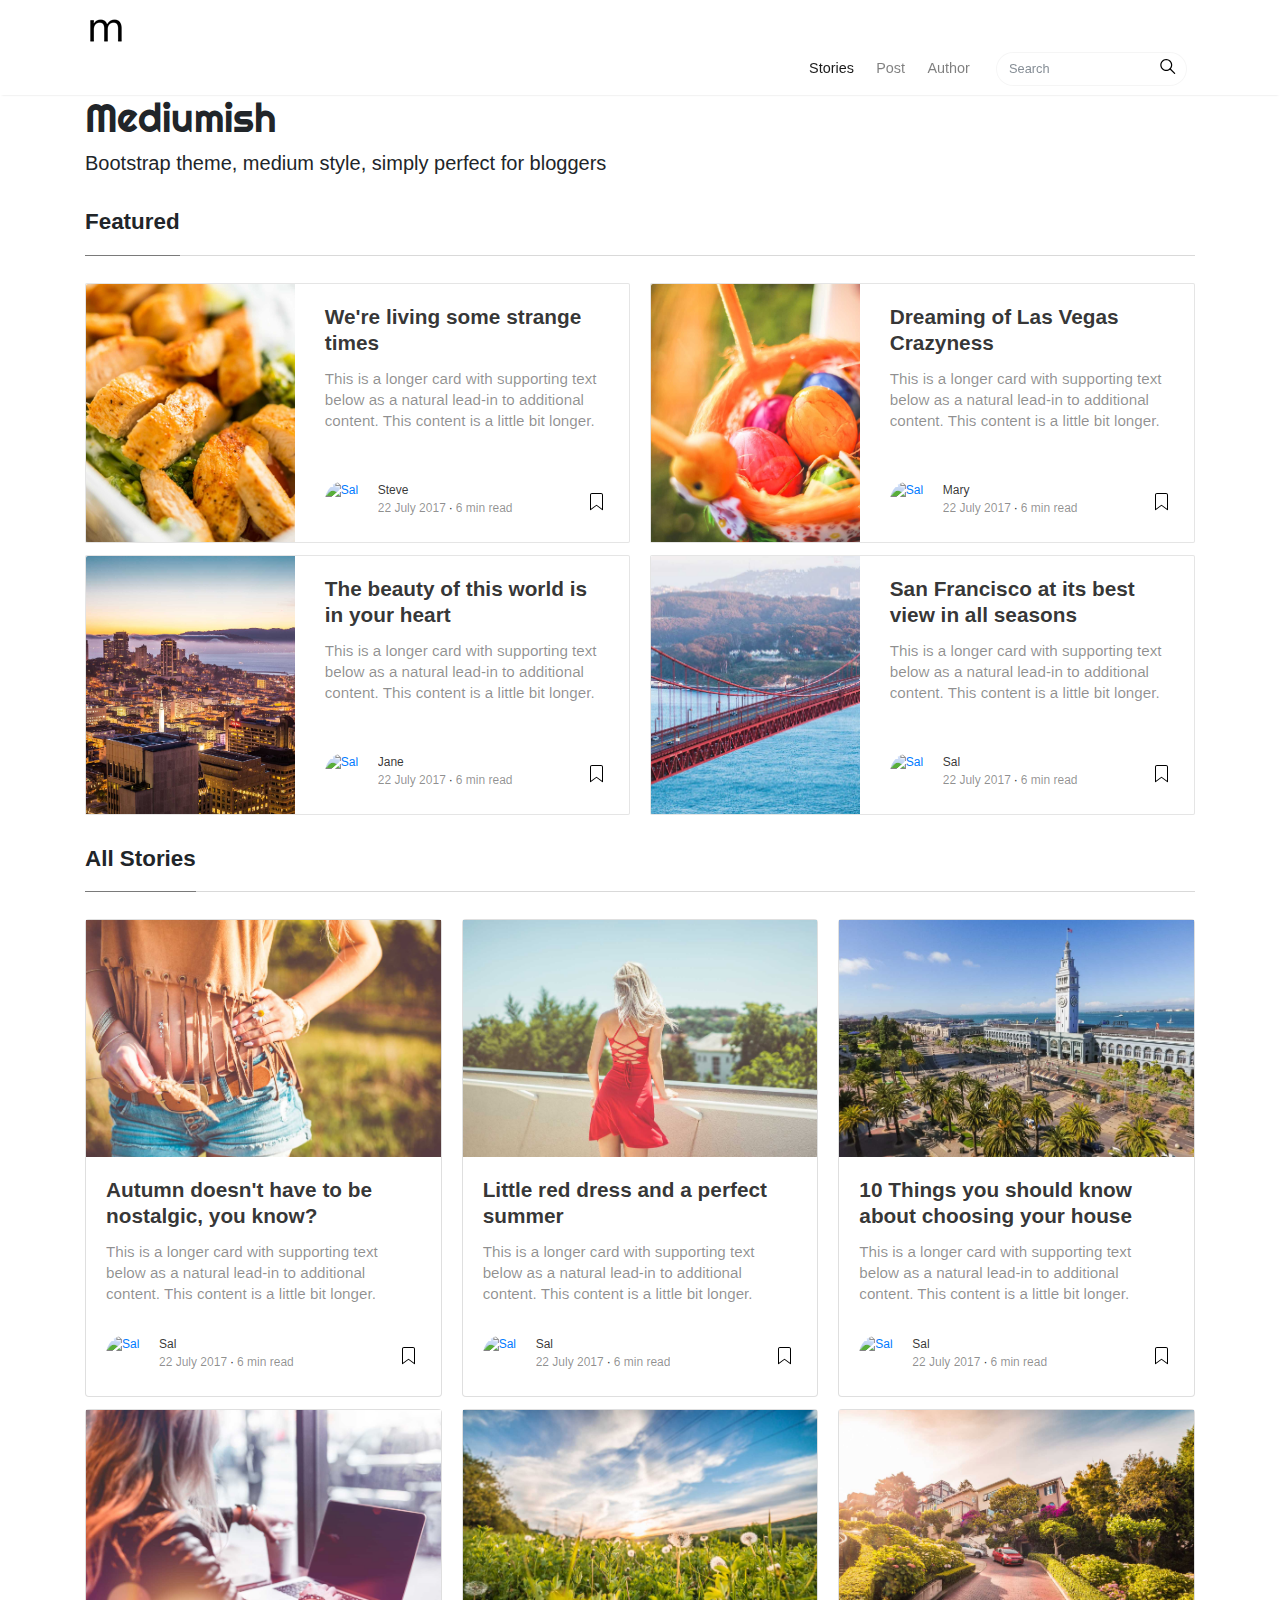
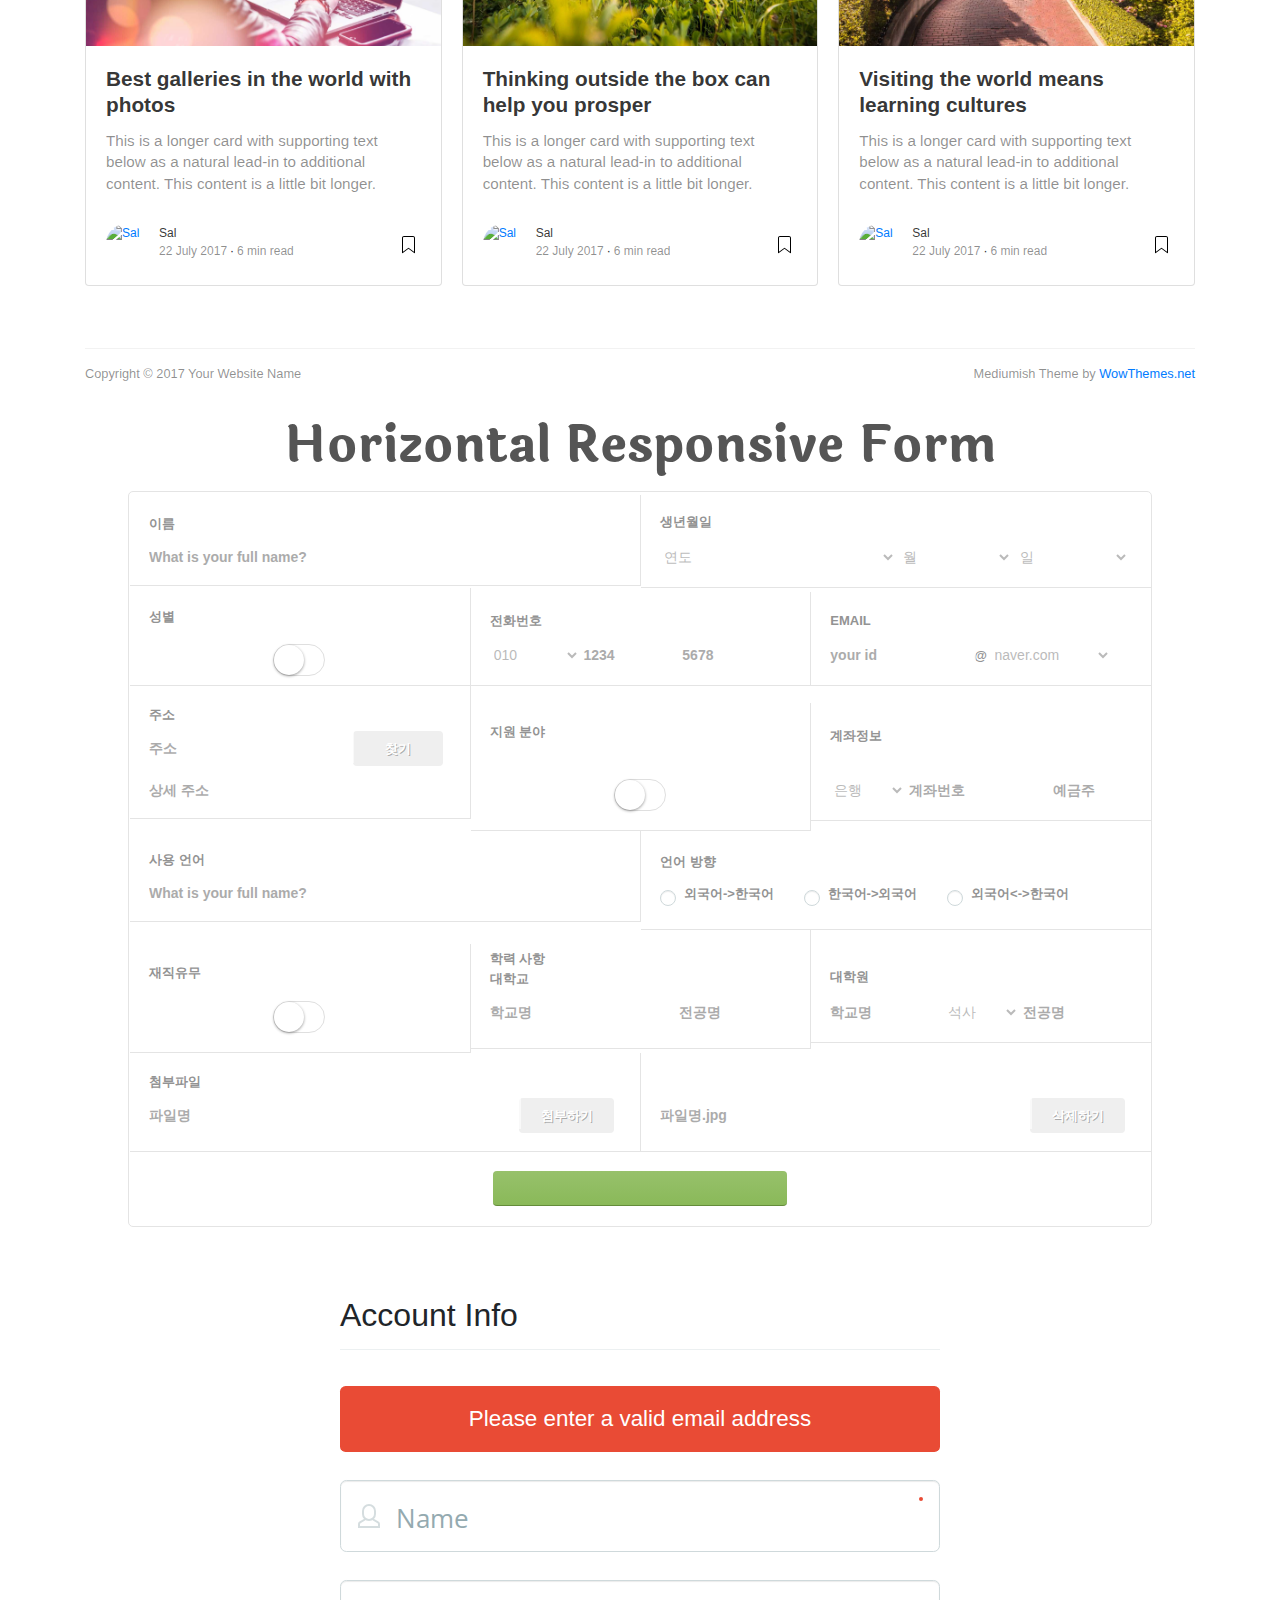
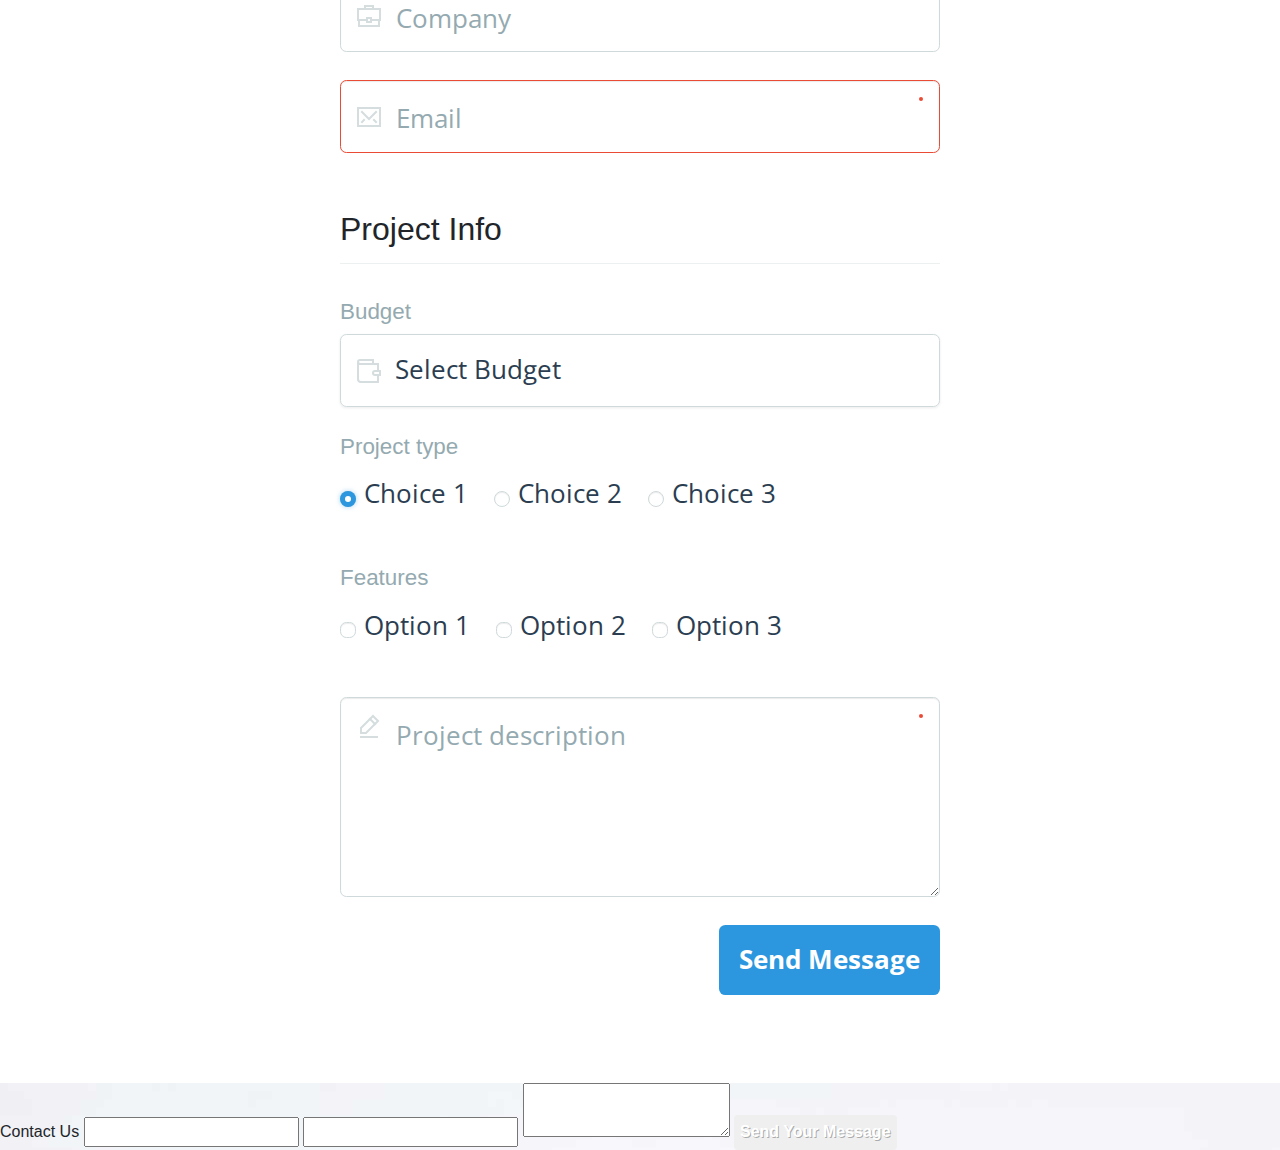
==== commit 6ba063fd: "all" ====
--- a/임수빈 프론트 엔드/index.html
+++ b/임수빈 프론트 엔드/index.html
@@ -10,6 +10,7 @@
 <link rel="stylesheet" type="text/css" media="all" href="assets/css/reset/styles.css">
 <link rel="stylesheet" type="text/css" media="all" href="assets/css/004_freesupport/form_styles.css">
 <link rel="stylesheet" type="text/css" media="all" href="assets/css/004_freesupport/form_switchery.min.css">
+
 <script type="text/javascript" src="assets/js/004_freesupport/form_switchery.min.js"></script>
 <title>Mediumish - A Medium style template by WowThemes.net</title>
 <!-- Bootstrap core CSS -->
@@ -27,7 +28,19 @@
 	<script src="assets/js/005_project/modernizr.js"></script> <!-- Modernizr -->
   
 <!--freesupport form-->
-
+<!--===============================================================================================-->
+<link rel="stylesheet" type="text/css" href="assets/vendor/bootstrap/css/bootstrap.min.css">
+<!--===============================================================================================-->
+	<link rel="stylesheet" type="text/css" href="assets/fonts/font-awesome-4.7.0/css/font-awesome.min.css">
+<!--===============================================================================================-->
+	<link rel="stylesheet" type="text/css" href="assets/vendor/animate/animate.css">
+<!--===============================================================================================-->
+	<link rel="stylesheet" type="text/css" href="assets/vendor/css-hamburgers/hamburgers.min.css">
+<!--===============================================================================================-->
+	<link rel="stylesheet" type="text/css" href="assets/vendor/select2/select2.min.css">
+<!--===============================================================================================-->
+	<link rel="stylesheet" type="text/css" href="assets/css/006_alliance/util.css">
+<!--===============================================================================================-->
 
 </head>
 <body>
@@ -499,7 +512,7 @@
 		<label>
 		  주소</br>
 		  <input placeholder="주소" readonly id="free_address" name="free_address" tabindex="10" style="width: 70%;">
-		  <button style="width:30%;">찾기</button>
+		  <button class="free_addressbutton" style="width:30%;">찾기</button>
 		  <input placeholder="상세 주소" id="free_address" name="free_address" tabindex="11" style="width: 70%;">		  
 		</label>
 	  </div>
@@ -693,7 +706,65 @@
 </form>
 </div>
 <!--프로젝트의뢰폼끝-->
-
+<!--제휴신청폼시작-->
+<div class="bg-contact2" style="background-image: url('assets/img/bg-01.jpg');">
+	<div class="container-contact2">
+		<div class="wrap-contact2">
+			<form class="contact2-form validate-form">
+				<span class="contact2-form-title">
+					Contact Us
+				</span>
+
+				<div class="wrap-input2 validate-input" data-validate="Name is required">
+					<input class="input2" type="text" name="name">
+					<span class="focus-input2" data-placeholder="NAME"></span>
+				</div>
+
+				<div class="wrap-input2 validate-input" data-validate = "Valid email is required: ex@abc.xyz">
+					<input class="input2" type="text" name="email">
+					<span class="focus-input2" data-placeholder="EMAIL"></span>
+				</div>
+
+				<div class="wrap-input2 validate-input" data-validate = "Message is required">
+					<textarea class="input2" name="message"></textarea>
+					<span class="focus-input2" data-placeholder="MESSAGE"></span>
+				</div>
+
+				<div class="container-contact2-form-btn">
+					<div class="wrap-contact2-form-btn">
+						<div class="contact2-form-bgbtn"></div>
+						<button class="contact2-form-btn">
+							Send Your Message
+						</button>
+					</div>
+				</div>
+			</form>
+		</div>
+	</div>
+</div>
+
+
+<!--===============================================================================================-->
+<script src="assets/vendor/jquery/jquery-3.2.1.min.js"></script>
+<!--===============================================================================================-->
+	<script src="assets/vendor/bootstrap/js/popper.js"></script>
+	<script src="assets/vendor/bootstrap/js/bootstrap.min.js"></script>
+<!--===============================================================================================-->
+	<script src="assets/vendor/select2/select2.min.js"></script>
+<!--===============================================================================================-->
+	<script src="assets/js/006_alliance/main.js"></script>
+
+<!-- Global site tag (gtag.js) - Google Analytics -->
+<script async src="https://www.googletagmanager.com/gtag/js?id=UA-23581568-13"></script>
+<script>
+  window.dataLayer = window.dataLayer || [];
+  function gtag(){dataLayer.push(arguments);}
+  gtag('js', new Date());
+
+  gtag('config', 'UA-23581568-13');
+</script>
+
+<!--제휴신청폼끝-->
 
 <!-- Bootstrap core JavaScript
     ================================================== -->
--- a/임수빈 프론트 엔드/assets/vendor/css-hamburgers/hamburgers.min.css
+++ b/임수빈 프론트 엔드/assets/vendor/css-hamburgers/hamburgers.min.css
@@ -0,0 +1,7 @@
+/*!
+ * Hamburgers
+ * @description Tasty CSS-animated hamburgers
+ * @author Jonathan Suh @jonsuh
+ * @site https://jonsuh.com/hamburgers
+ * @link https://github.com/jonsuh/hamburgers
+ */.hamburger{font:inherit;display:inline-block;overflow:visible;margin:0;padding:15px;cursor:pointer;transition-timing-function:linear;transition-duration:.15s;transition-property:opacity,filter;text-transform:none;color:inherit;border:0;background-color:transparent}.hamburger:hover{opacity:.7}.hamburger-box{position:relative;display:inline-block;width:40px;height:24px}.hamburger-inner{top:50%;display:block;margin-top:-2px}.hamburger-inner,.hamburger-inner:after,.hamburger-inner:before{position:absolute;width:40px;height:4px;transition-timing-function:ease;transition-duration:.15s;transition-property:transform;border-radius:4px;background-color:#000}.hamburger-inner:after,.hamburger-inner:before{display:block;content:''}.hamburger-inner:before{top:-10px}.hamburger-inner:after{bottom:-10px}.hamburger--3dx .hamburger-box{perspective:80px}.hamburger--3dx .hamburger-inner{transition:transform .2s cubic-bezier(.645,.045,.355,1),background-color 0s cubic-bezier(.645,.045,.355,1) .1s}.hamburger--3dx .hamburger-inner:after,.hamburger--3dx .hamburger-inner:before{transition:transform 0s cubic-bezier(.645,.045,.355,1) .1s}.hamburger--3dx.is-active .hamburger-inner{transform:rotateY(180deg);background-color:transparent}.hamburger--3dx.is-active .hamburger-inner:before{transform:translate3d(0,10px,0) rotate(45deg)}.hamburger--3dx.is-active .hamburger-inner:after{transform:translate3d(0,-10px,0) rotate(-45deg)}.hamburger--3dx-r .hamburger-box{perspective:80px}.hamburger--3dx-r .hamburger-inner{transition:transform .2s cubic-bezier(.645,.045,.355,1),background-color 0s cubic-bezier(.645,.045,.355,1) .1s}.hamburger--3dx-r .hamburger-inner:after,.hamburger--3dx-r .hamburger-inner:before{transition:transform 0s cubic-bezier(.645,.045,.355,1) .1s}.hamburger--3dx-r.is-active .hamburger-inner{transform:rotateY(-180deg);background-color:transparent}.hamburger--3dx-r.is-active .hamburger-inner:before{transform:translate3d(0,10px,0) rotate(45deg)}.hamburger--3dx-r.is-active .hamburger-inner:after{transform:translate3d(0,-10px,0) rotate(-45deg)}.hamburger--3dy .hamburger-box{perspective:80px}.hamburger--3dy .hamburger-inner{transition:transform .2s cubic-bezier(.645,.045,.355,1),background-color 0s cubic-bezier(.645,.045,.355,1) .1s}.hamburger--3dy .hamburger-inner:after,.hamburger--3dy .hamburger-inner:before{transition:transform 0s cubic-bezier(.645,.045,.355,1) .1s}.hamburger--3dy.is-active .hamburger-inner{transform:rotateX(-180deg);background-color:transparent}.hamburger--3dy.is-active .hamburger-inner:before{transform:translate3d(0,10px,0) rotate(45deg)}.hamburger--3dy.is-active .hamburger-inner:after{transform:translate3d(0,-10px,0) rotate(-45deg)}.hamburger--3dy-r .hamburger-box{perspective:80px}.hamburger--3dy-r .hamburger-inner{transition:transform .2s cubic-bezier(.645,.045,.355,1),background-color 0s cubic-bezier(.645,.045,.355,1) .1s}.hamburger--3dy-r .hamburger-inner:after,.hamburger--3dy-r .hamburger-inner:before{transition:transform 0s cubic-bezier(.645,.045,.355,1) .1s}.hamburger--3dy-r.is-active .hamburger-inner{transform:rotateX(180deg);background-color:transparent}.hamburger--3dy-r.is-active .hamburger-inner:before{transform:translate3d(0,10px,0) rotate(45deg)}.hamburger--3dy-r.is-active .hamburger-inner:after{transform:translate3d(0,-10px,0) rotate(-45deg)}.hamburger--arrow.is-active .hamburger-inner:before{transform:translate3d(-8px,0,0) rotate(-45deg) scaleX(.7)}.hamburger--arrow.is-active .hamburger-inner:after{transform:translate3d(-8px,0,0) rotate(45deg) scaleX(.7)}.hamburger--arrow-r.is-active .hamburger-inner:before{transform:translate3d(8px,0,0) rotate(45deg) scaleX(.7)}.hamburger--arrow-r.is-active .hamburger-inner:after{transform:translate3d(8px,0,0) rotate(-45deg) scaleX(.7)}.hamburger--arrowalt .hamburger-inner:before{transition:top .1s ease .15s,transform .15s cubic-bezier(.165,.84,.44,1)}.hamburger--arrowalt .hamburger-inner:after{transition:bottom .1s ease .15s,transform .15s cubic-bezier(.165,.84,.44,1)}.hamburger--arrowalt.is-active .hamburger-inner:before{top:0;transition:top .1s ease,transform .15s cubic-bezier(.895,.03,.685,.22) .1s;transform:translate3d(-8px,-10px,0) rotate(-45deg) scaleX(.7)}.hamburger--arrowalt.is-active .hamburger-inner:after{bottom:0;transition:bottom .1s ease,transform .15s cubic-bezier(.895,.03,.685,.22) .1s;transform:translate3d(-8px,10px,0) rotate(45deg) scaleX(.7)}.hamburger--arrowalt-r .hamburger-inner:before{transition:top .1s ease .15s,transform .15s cubic-bezier(.165,.84,.44,1)}.hamburger--arrowalt-r .hamburger-inner:after{transition:bottom .1s ease .15s,transform .15s cubic-bezier(.165,.84,.44,1)}.hamburger--arrowalt-r.is-active .hamburger-inner:before{top:0;transition:top .1s ease,transform .15s cubic-bezier(.895,.03,.685,.22) .1s;transform:translate3d(8px,-10px,0) rotate(45deg) scaleX(.7)}.hamburger--arrowalt-r.is-active .hamburger-inner:after{bottom:0;transition:bottom .1s ease,transform .15s cubic-bezier(.895,.03,.685,.22) .1s;transform:translate3d(8px,10px,0) rotate(-45deg) scaleX(.7)}.hamburger--boring .hamburger-inner,.hamburger--boring .hamburger-inner:after,.hamburger--boring .hamburger-inner:before{transition-property:none}.hamburger--boring.is-active .hamburger-inner{transform:rotate(45deg)}.hamburger--boring.is-active .hamburger-inner:before{top:0;opacity:0}.hamburger--boring.is-active .hamburger-inner:after{bottom:0;transform:rotate(-90deg)}.hamburger--collapse .hamburger-inner{top:auto;bottom:0;transition-delay:.15s;transition-timing-function:cubic-bezier(.55,.055,.675,.19);transition-duration:.15s}.hamburger--collapse .hamburger-inner:after{top:-20px;transition:top .3s cubic-bezier(.33333,.66667,.66667,1) .3s,opacity .1s linear}.hamburger--collapse .hamburger-inner:before{transition:top .12s cubic-bezier(.33333,.66667,.66667,1) .3s,transform .15s cubic-bezier(.55,.055,.675,.19)}.hamburger--collapse.is-active .hamburger-inner{transition-delay:.32s;transition-timing-function:cubic-bezier(.215,.61,.355,1);transform:translate3d(0,-10px,0) rotate(-45deg)}.hamburger--collapse.is-active .hamburger-inner:after{top:0;transition:top .3s cubic-bezier(.33333,0,.66667,.33333),opacity .1s linear .27s;opacity:0}.hamburger--collapse.is-active .hamburger-inner:before{top:0;transition:top .12s cubic-bezier(.33333,0,.66667,.33333) .18s,transform .15s cubic-bezier(.215,.61,.355,1) .42s;transform:rotate(-90deg)}.hamburger--collapse-r .hamburger-inner{top:auto;bottom:0;transition-delay:.15s;transition-timing-function:cubic-bezier(.55,.055,.675,.19);transition-duration:.15s}.hamburger--collapse-r .hamburger-inner:after{top:-20px;transition:top .3s cubic-bezier(.33333,.66667,.66667,1) .3s,opacity .1s linear}.hamburger--collapse-r .hamburger-inner:before{transition:top .12s cubic-bezier(.33333,.66667,.66667,1) .3s,transform .15s cubic-bezier(.55,.055,.675,.19)}.hamburger--collapse-r.is-active .hamburger-inner{transition-delay:.32s;transition-timing-function:cubic-bezier(.215,.61,.355,1);transform:translate3d(0,-10px,0) rotate(45deg)}.hamburger--collapse-r.is-active .hamburger-inner:after{top:0;transition:top .3s cubic-bezier(.33333,0,.66667,.33333),opacity .1s linear .27s;opacity:0}.hamburger--collapse-r.is-active .hamburger-inner:before{top:0;transition:top .12s cubic-bezier(.33333,0,.66667,.33333) .18s,transform .15s cubic-bezier(.215,.61,.355,1) .42s;transform:rotate(90deg)}.hamburger--elastic .hamburger-inner{top:2px;transition-timing-function:cubic-bezier(.68,-.55,.265,1.55);transition-duration:.4s}.hamburger--elastic .hamburger-inner:before{top:10px;transition:opacity .15s ease .4s}.hamburger--elastic .hamburger-inner:after{top:20px;transition:transform .4s cubic-bezier(.68,-.55,.265,1.55)}.hamburger--elastic.is-active .hamburger-inner{transition-delay:.1s;transform:translate3d(0,10px,0) rotate(135deg)}.hamburger--elastic.is-active .hamburger-inner:before{transition-delay:0s;opacity:0}.hamburger--elastic.is-active .hamburger-inner:after{transition-delay:.1s;transform:translate3d(0,-20px,0) rotate(-270deg)}.hamburger--elastic-r .hamburger-inner{top:2px;transition-timing-function:cubic-bezier(.68,-.55,.265,1.55);transition-duration:.4s}.hamburger--elastic-r .hamburger-inner:before{top:10px;transition:opacity .15s ease .4s}.hamburger--elastic-r .hamburger-inner:after{top:20px;transition:transform .4s cubic-bezier(.68,-.55,.265,1.55)}.hamburger--elastic-r.is-active .hamburger-inner{transition-delay:.1s;transform:translate3d(0,10px,0) rotate(-135deg)}.hamburger--elastic-r.is-active .hamburger-inner:before{transition-delay:0s;opacity:0}.hamburger--elastic-r.is-active .hamburger-inner:after{transition-delay:.1s;transform:translate3d(0,-20px,0) rotate(270deg)}.hamburger--emphatic{overflow:hidden}.hamburger--emphatic .hamburger-inner{transition:background-color .2s ease-in .25s}.hamburger--emphatic .hamburger-inner:before{left:0;transition:transform .2s cubic-bezier(.6,.04,.98,.335),top .05s linear .2s,left .2s ease-in .25s}.hamburger--emphatic .hamburger-inner:after{top:10px;right:0;transition:transform .2s cubic-bezier(.6,.04,.98,.335),top .05s linear .2s,right .2s ease-in .25s}.hamburger--emphatic.is-active .hamburger-inner{transition-delay:0s;transition-timing-function:ease-out;background-color:transparent}.hamburger--emphatic.is-active .hamburger-inner:before{top:-80px;left:-80px;transition:left .2s ease-out,top .05s linear .2s,transform .2s cubic-bezier(.075,.82,.165,1) .25s;transform:translate3d(80px,80px,0) rotate(45deg)}.hamburger--emphatic.is-active .hamburger-inner:after{top:-80px;right:-80px;transition:right .2s ease-out,top .05s linear .2s,transform .2s cubic-bezier(.075,.82,.165,1) .25s;transform:translate3d(-80px,80px,0) rotate(-45deg)}.hamburger--emphatic-r{overflow:hidden}.hamburger--emphatic-r .hamburger-inner{transition:background-color .2s ease-in .25s}.hamburger--emphatic-r .hamburger-inner:before{left:0;transition:transform .2s cubic-bezier(.6,.04,.98,.335),top .05s linear .2s,left .2s ease-in .25s}.hamburger--emphatic-r .hamburger-inner:after{top:10px;right:0;transition:transform .2s cubic-bezier(.6,.04,.98,.335),top .05s linear .2s,right .2s ease-in .25s}.hamburger--emphatic-r.is-active .hamburger-inner{transition-delay:0s;transition-timing-function:ease-out;background-color:transparent}.hamburger--emphatic-r.is-active .hamburger-inner:before{top:80px;left:-80px;transition:left .2s ease-out,top .05s linear .2s,transform .2s cubic-bezier(.075,.82,.165,1) .25s;transform:translate3d(80px,-80px,0) rotate(-45deg)}.hamburger--emphatic-r.is-active .hamburger-inner:after{top:80px;right:-80px;transition:right .2s ease-out,top .05s linear .2s,transform .2s cubic-bezier(.075,.82,.165,1) .25s;transform:translate3d(-80px,-80px,0) rotate(45deg)}.hamburger--slider .hamburger-inner{top:2px}.hamburger--slider .hamburger-inner:before{top:10px;transition-timing-function:ease;transition-duration:.2s;transition-property:transform,opacity}.hamburger--slider .hamburger-inner:after{top:20px}.hamburger--slider.is-active .hamburger-inner{transform:translate3d(0,10px,0) rotate(45deg)}.hamburger--slider.is-active .hamburger-inner:before{transform:rotate(-45deg) translate3d(-5.71429px,-6px,0);opacity:0}.hamburger--slider.is-active .hamburger-inner:after{transform:translate3d(0,-20px,0) rotate(-90deg)}.hamburger--slider-r .hamburger-inner{top:2px}.hamburger--slider-r .hamburger-inner:before{top:10px;transition-timing-function:ease;transition-duration:.2s;transition-property:transform,opacity}.hamburger--slider-r .hamburger-inner:after{top:20px}.hamburger--slider-r.is-active .hamburger-inner{transform:translate3d(0,10px,0) rotate(-45deg)}.hamburger--slider-r.is-active .hamburger-inner:before{transform:rotate(45deg) translate3d(5.71429px,-6px,0);opacity:0}.hamburger--slider-r.is-active .hamburger-inner:after{transform:translate3d(0,-20px,0) rotate(90deg)}.hamburger--spring .hamburger-inner{top:2px;transition:background-color 0s linear .15s}.hamburger--spring .hamburger-inner:before{top:10px;transition:top .12s cubic-bezier(.33333,.66667,.66667,1) .3s,transform .15s cubic-bezier(.55,.055,.675,.19)}.hamburger--spring .hamburger-inner:after{top:20px;transition:top .3s cubic-bezier(.33333,.66667,.66667,1) .3s,transform .15s cubic-bezier(.55,.055,.675,.19)}.hamburger--spring.is-active .hamburger-inner{transition-delay:.32s;background-color:transparent}.hamburger--spring.is-active .hamburger-inner:before{top:0;transition:top .12s cubic-bezier(.33333,0,.66667,.33333) .18s,transform .15s cubic-bezier(.215,.61,.355,1) .32s;transform:translate3d(0,10px,0) rotate(45deg)}.hamburger--spring.is-active .hamburger-inner:after{top:0;transition:top .3s cubic-bezier(.33333,0,.66667,.33333),transform .15s cubic-bezier(.215,.61,.355,1) .32s;transform:translate3d(0,10px,0) rotate(-45deg)}.hamburger--spring-r .hamburger-inner{top:auto;bottom:0;transition-delay:0s;transition-timing-function:cubic-bezier(.55,.055,.675,.19);transition-duration:.15s}.hamburger--spring-r .hamburger-inner:after{top:-20px;transition:top .3s cubic-bezier(.33333,.66667,.66667,1) .3s,opacity 0s linear}.hamburger--spring-r .hamburger-inner:before{transition:top .12s cubic-bezier(.33333,.66667,.66667,1) .3s,transform .15s cubic-bezier(.55,.055,.675,.19)}.hamburger--spring-r.is-active .hamburger-inner{transition-delay:.32s;transition-timing-function:cubic-bezier(.215,.61,.355,1);transform:translate3d(0,-10px,0) rotate(-45deg)}.hamburger--spring-r.is-active .hamburger-inner:after{top:0;transition:top .3s cubic-bezier(.33333,0,.66667,.33333),opacity 0s linear .32s;opacity:0}.hamburger--spring-r.is-active .hamburger-inner:before{top:0;transition:top .12s cubic-bezier(.33333,0,.66667,.33333) .18s,transform .15s cubic-bezier(.215,.61,.355,1) .32s;transform:rotate(90deg)}.hamburger--stand .hamburger-inner{transition:transform .1s cubic-bezier(.55,.055,.675,.19) .22s,background-color 0s linear .1s}.hamburger--stand .hamburger-inner:before{transition:top .1s ease-in .1s,transform .1s cubic-bezier(.55,.055,.675,.19) 0s}.hamburger--stand .hamburger-inner:after{transition:bottom .1s ease-in .1s,transform .1s cubic-bezier(.55,.055,.675,.19) 0s}.hamburger--stand.is-active .hamburger-inner{transition:transform .1s cubic-bezier(.215,.61,.355,1) 0s,background-color 0s linear .22s;transform:rotate(90deg);background-color:transparent}.hamburger--stand.is-active .hamburger-inner:before{top:0;transition:top .1s ease-out .12s,transform .1s cubic-bezier(.215,.61,.355,1) .22s;transform:rotate(-45deg)}.hamburger--stand.is-active .hamburger-inner:after{bottom:0;transition:bottom .1s ease-out .12s,transform .1s cubic-bezier(.215,.61,.355,1) .22s;transform:rotate(45deg)}.hamburger--stand-r .hamburger-inner{transition:transform .1s cubic-bezier(.55,.055,.675,.19) .22s,background-color 0s linear .1s}.hamburger--stand-r .hamburger-inner:before{transition:top .1s ease-in .1s,transform .1s cubic-bezier(.55,.055,.675,.19) 0s}.hamburger--stand-r .hamburger-inner:after{transition:bottom .1s ease-in .1s,transform .1s cubic-bezier(.55,.055,.675,.19) 0s}.hamburger--stand-r.is-active .hamburger-inner{transition:transform .1s cubic-bezier(.215,.61,.355,1) 0s,background-color 0s linear .22s;transform:rotate(-90deg);background-color:transparent}.hamburger--stand-r.is-active .hamburger-inner:before{top:0;transition:top .1s ease-out .12s,transform .1s cubic-bezier(.215,.61,.355,1) .22s;transform:rotate(-45deg)}.hamburger--stand-r.is-active .hamburger-inner:after{bottom:0;transition:bottom .1s ease-out .12s,transform .1s cubic-bezier(.215,.61,.355,1) .22s;transform:rotate(45deg)}.hamburger--spin .hamburger-inner{transition-timing-function:cubic-bezier(.55,.055,.675,.19);transition-duration:.3s}.hamburger--spin .hamburger-inner:before{transition:top .1s ease-in .34s,opacity .1s ease-in}.hamburger--spin .hamburger-inner:after{transition:bottom .1s ease-in .34s,transform .3s cubic-bezier(.55,.055,.675,.19)}.hamburger--spin.is-active .hamburger-inner{transition-delay:.14s;transition-timing-function:cubic-bezier(.215,.61,.355,1);transform:rotate(225deg)}.hamburger--spin.is-active .hamburger-inner:before{top:0;transition:top .1s ease-out,opacity .1s ease-out .14s;opacity:0}.hamburger--spin.is-active .hamburger-inner:after{bottom:0;transition:bottom .1s ease-out,transform .3s cubic-bezier(.215,.61,.355,1) .14s;transform:rotate(-90deg)}.hamburger--spin-r .hamburger-inner{transition-timing-function:cubic-bezier(.55,.055,.675,.19);transition-duration:.3s}.hamburger--spin-r .hamburger-inner:before{transition:top .1s ease-in .34s,opacity .1s ease-in}.hamburger--spin-r .hamburger-inner:after{transition:bottom .1s ease-in .34s,transform .3s cubic-bezier(.55,.055,.675,.19)}.hamburger--spin-r.is-active .hamburger-inner{transition-delay:.14s;transition-timing-function:cubic-bezier(.215,.61,.355,1);transform:rotate(-225deg)}.hamburger--spin-r.is-active .hamburger-inner:before{top:0;transition:top .1s ease-out,opacity .1s ease-out .14s;opacity:0}.hamburger--spin-r.is-active .hamburger-inner:after{bottom:0;transition:bottom .1s ease-out,transform .3s cubic-bezier(.215,.61,.355,1) .14s;transform:rotate(90deg)}.hamburger--squeeze .hamburger-inner{transition-timing-function:cubic-bezier(.55,.055,.675,.19);transition-duration:.1s}.hamburger--squeeze .hamburger-inner:before{transition:top .1s ease .14s,opacity .1s ease}.hamburger--squeeze .hamburger-inner:after{transition:bottom .1s ease .14s,transform .1s cubic-bezier(.55,.055,.675,.19)}.hamburger--squeeze.is-active .hamburger-inner{transition-delay:.14s;transition-timing-function:cubic-bezier(.215,.61,.355,1);transform:rotate(45deg)}.hamburger--squeeze.is-active .hamburger-inner:before{top:0;transition:top .1s ease,opacity .1s ease .14s;opacity:0}.hamburger--squeeze.is-active .hamburger-inner:after{bottom:0;transition:bottom .1s ease,transform .1s cubic-bezier(.215,.61,.355,1) .14s;transform:rotate(-90deg)}.hamburger--vortex .hamburger-inner{transition-timing-function:cubic-bezier(.19,1,.22,1);transition-duration:.3s}.hamburger--vortex .hamburger-inner:after,.hamburger--vortex .hamburger-inner:before{transition-delay:.1s;transition-timing-function:linear;transition-duration:0s}.hamburger--vortex .hamburger-inner:before{transition-property:top,opacity}.hamburger--vortex .hamburger-inner:after{transition-property:bottom,transform}.hamburger--vortex.is-active .hamburger-inner{transition-timing-function:cubic-bezier(.19,1,.22,1);transform:rotate(765deg)}.hamburger--vortex.is-active .hamburger-inner:after,.hamburger--vortex.is-active .hamburger-inner:before{transition-delay:0s}.hamburger--vortex.is-active .hamburger-inner:before{top:0;opacity:0}.hamburger--vortex.is-active .hamburger-inner:after{bottom:0;transform:rotate(90deg)}.hamburger--vortex-r .hamburger-inner{transition-timing-function:cubic-bezier(.19,1,.22,1);transition-duration:.3s}.hamburger--vortex-r .hamburger-inner:after,.hamburger--vortex-r .hamburger-inner:before{transition-delay:.1s;transition-timing-function:linear;transition-duration:0s}.hamburger--vortex-r .hamburger-inner:before{transition-property:top,opacity}.hamburger--vortex-r .hamburger-inner:after{transition-property:bottom,transform}.hamburger--vortex-r.is-active .hamburger-inner{transition-timing-function:cubic-bezier(.19,1,.22,1);transform:rotate(-765deg)}.hamburger--vortex-r.is-active .hamburger-inner:after,.hamburger--vortex-r.is-active .hamburger-inner:before{transition-delay:0s}.hamburger--vortex-r.is-active .hamburger-inner:before{top:0;opacity:0}.hamburger--vortex-r.is-active .hamburger-inner:after{bottom:0;transform:rotate(-90deg)}--- a/임수빈 프론트 엔드/assets/css/006_alliance/util.css
+++ b/임수빈 프론트 엔드/assets/css/006_alliance/util.css
@@ -0,0 +1,2993 @@
+/*[ FONT SIZE ]
+///////////////////////////////////////////////////////////
+*/
+.fs-1 {font-size: 1px;}
+.fs-2 {font-size: 2px;}
+.fs-3 {font-size: 3px;}
+.fs-4 {font-size: 4px;}
+.fs-5 {font-size: 5px;}
+.fs-6 {font-size: 6px;}
+.fs-7 {font-size: 7px;}
+.fs-8 {font-size: 8px;}
+.fs-9 {font-size: 9px;}
+.fs-10 {font-size: 10px;}
+.fs-11 {font-size: 11px;}
+.fs-12 {font-size: 12px;}
+.fs-13 {font-size: 13px;}
+.fs-14 {font-size: 14px;}
+.fs-15 {font-size: 15px;}
+.fs-16 {font-size: 16px;}
+.fs-17 {font-size: 17px;}
+.fs-18 {font-size: 18px;}
+.fs-19 {font-size: 19px;}
+.fs-20 {font-size: 20px;}
+.fs-21 {font-size: 21px;}
+.fs-22 {font-size: 22px;}
+.fs-23 {font-size: 23px;}
+.fs-24 {font-size: 24px;}
+.fs-25 {font-size: 25px;}
+.fs-26 {font-size: 26px;}
+.fs-27 {font-size: 27px;}
+.fs-28 {font-size: 28px;}
+.fs-29 {font-size: 29px;}
+.fs-30 {font-size: 30px;}
+.fs-31 {font-size: 31px;}
+.fs-32 {font-size: 32px;}
+.fs-33 {font-size: 33px;}
+.fs-34 {font-size: 34px;}
+.fs-35 {font-size: 35px;}
+.fs-36 {font-size: 36px;}
+.fs-37 {font-size: 37px;}
+.fs-38 {font-size: 38px;}
+.fs-39 {font-size: 39px;}
+.fs-40 {font-size: 40px;}
+.fs-41 {font-size: 41px;}
+.fs-42 {font-size: 42px;}
+.fs-43 {font-size: 43px;}
+.fs-44 {font-size: 44px;}
+.fs-45 {font-size: 45px;}
+.fs-46 {font-size: 46px;}
+.fs-47 {font-size: 47px;}
+.fs-48 {font-size: 48px;}
+.fs-49 {font-size: 49px;}
+.fs-50 {font-size: 50px;}
+.fs-51 {font-size: 51px;}
+.fs-52 {font-size: 52px;}
+.fs-53 {font-size: 53px;}
+.fs-54 {font-size: 54px;}
+.fs-55 {font-size: 55px;}
+.fs-56 {font-size: 56px;}
+.fs-57 {font-size: 57px;}
+.fs-58 {font-size: 58px;}
+.fs-59 {font-size: 59px;}
+.fs-60 {font-size: 60px;}
+.fs-61 {font-size: 61px;}
+.fs-62 {font-size: 62px;}
+.fs-63 {font-size: 63px;}
+.fs-64 {font-size: 64px;}
+.fs-65 {font-size: 65px;}
+.fs-66 {font-size: 66px;}
+.fs-67 {font-size: 67px;}
+.fs-68 {font-size: 68px;}
+.fs-69 {font-size: 69px;}
+.fs-70 {font-size: 70px;}
+.fs-71 {font-size: 71px;}
+.fs-72 {font-size: 72px;}
+.fs-73 {font-size: 73px;}
+.fs-74 {font-size: 74px;}
+.fs-75 {font-size: 75px;}
+.fs-76 {font-size: 76px;}
+.fs-77 {font-size: 77px;}
+.fs-78 {font-size: 78px;}
+.fs-79 {font-size: 79px;}
+.fs-80 {font-size: 80px;}
+.fs-81 {font-size: 81px;}
+.fs-82 {font-size: 82px;}
+.fs-83 {font-size: 83px;}
+.fs-84 {font-size: 84px;}
+.fs-85 {font-size: 85px;}
+.fs-86 {font-size: 86px;}
+.fs-87 {font-size: 87px;}
+.fs-88 {font-size: 88px;}
+.fs-89 {font-size: 89px;}
+.fs-90 {font-size: 90px;}
+.fs-91 {font-size: 91px;}
+.fs-92 {font-size: 92px;}
+.fs-93 {font-size: 93px;}
+.fs-94 {font-size: 94px;}
+.fs-95 {font-size: 95px;}
+.fs-96 {font-size: 96px;}
+.fs-97 {font-size: 97px;}
+.fs-98 {font-size: 98px;}
+.fs-99 {font-size: 99px;}
+.fs-100 {font-size: 100px;}
+.fs-101 {font-size: 101px;}
+.fs-102 {font-size: 102px;}
+.fs-103 {font-size: 103px;}
+.fs-104 {font-size: 104px;}
+.fs-105 {font-size: 105px;}
+.fs-106 {font-size: 106px;}
+.fs-107 {font-size: 107px;}
+.fs-108 {font-size: 108px;}
+.fs-109 {font-size: 109px;}
+.fs-110 {font-size: 110px;}
+.fs-111 {font-size: 111px;}
+.fs-112 {font-size: 112px;}
+.fs-113 {font-size: 113px;}
+.fs-114 {font-size: 114px;}
+.fs-115 {font-size: 115px;}
+.fs-116 {font-size: 116px;}
+.fs-117 {font-size: 117px;}
+.fs-118 {font-size: 118px;}
+.fs-119 {font-size: 119px;}
+.fs-120 {font-size: 120px;}
+.fs-121 {font-size: 121px;}
+.fs-122 {font-size: 122px;}
+.fs-123 {font-size: 123px;}
+.fs-124 {font-size: 124px;}
+.fs-125 {font-size: 125px;}
+.fs-126 {font-size: 126px;}
+.fs-127 {font-size: 127px;}
+.fs-128 {font-size: 128px;}
+.fs-129 {font-size: 129px;}
+.fs-130 {font-size: 130px;}
+.fs-131 {font-size: 131px;}
+.fs-132 {font-size: 132px;}
+.fs-133 {font-size: 133px;}
+.fs-134 {font-size: 134px;}
+.fs-135 {font-size: 135px;}
+.fs-136 {font-size: 136px;}
+.fs-137 {font-size: 137px;}
+.fs-138 {font-size: 138px;}
+.fs-139 {font-size: 139px;}
+.fs-140 {font-size: 140px;}
+.fs-141 {font-size: 141px;}
+.fs-142 {font-size: 142px;}
+.fs-143 {font-size: 143px;}
+.fs-144 {font-size: 144px;}
+.fs-145 {font-size: 145px;}
+.fs-146 {font-size: 146px;}
+.fs-147 {font-size: 147px;}
+.fs-148 {font-size: 148px;}
+.fs-149 {font-size: 149px;}
+.fs-150 {font-size: 150px;}
+.fs-151 {font-size: 151px;}
+.fs-152 {font-size: 152px;}
+.fs-153 {font-size: 153px;}
+.fs-154 {font-size: 154px;}
+.fs-155 {font-size: 155px;}
+.fs-156 {font-size: 156px;}
+.fs-157 {font-size: 157px;}
+.fs-158 {font-size: 158px;}
+.fs-159 {font-size: 159px;}
+.fs-160 {font-size: 160px;}
+.fs-161 {font-size: 161px;}
+.fs-162 {font-size: 162px;}
+.fs-163 {font-size: 163px;}
+.fs-164 {font-size: 164px;}
+.fs-165 {font-size: 165px;}
+.fs-166 {font-size: 166px;}
+.fs-167 {font-size: 167px;}
+.fs-168 {font-size: 168px;}
+.fs-169 {font-size: 169px;}
+.fs-170 {font-size: 170px;}
+.fs-171 {font-size: 171px;}
+.fs-172 {font-size: 172px;}
+.fs-173 {font-size: 173px;}
+.fs-174 {font-size: 174px;}
+.fs-175 {font-size: 175px;}
+.fs-176 {font-size: 176px;}
+.fs-177 {font-size: 177px;}
+.fs-178 {font-size: 178px;}
+.fs-179 {font-size: 179px;}
+.fs-180 {font-size: 180px;}
+.fs-181 {font-size: 181px;}
+.fs-182 {font-size: 182px;}
+.fs-183 {font-size: 183px;}
+.fs-184 {font-size: 184px;}
+.fs-185 {font-size: 185px;}
+.fs-186 {font-size: 186px;}
+.fs-187 {font-size: 187px;}
+.fs-188 {font-size: 188px;}
+.fs-189 {font-size: 189px;}
+.fs-190 {font-size: 190px;}
+.fs-191 {font-size: 191px;}
+.fs-192 {font-size: 192px;}
+.fs-193 {font-size: 193px;}
+.fs-194 {font-size: 194px;}
+.fs-195 {font-size: 195px;}
+.fs-196 {font-size: 196px;}
+.fs-197 {font-size: 197px;}
+.fs-198 {font-size: 198px;}
+.fs-199 {font-size: 199px;}
+.fs-200 {font-size: 200px;}
+
+/*[ PADDING ]
+///////////////////////////////////////////////////////////
+*/
+.p-t-0 {padding-top: 0px;}
+.p-t-1 {padding-top: 1px;}
+.p-t-2 {padding-top: 2px;}
+.p-t-3 {padding-top: 3px;}
+.p-t-4 {padding-top: 4px;}
+.p-t-5 {padding-top: 5px;}
+.p-t-6 {padding-top: 6px;}
+.p-t-7 {padding-top: 7px;}
+.p-t-8 {padding-top: 8px;}
+.p-t-9 {padding-top: 9px;}
+.p-t-10 {padding-top: 10px;}
+.p-t-11 {padding-top: 11px;}
+.p-t-12 {padding-top: 12px;}
+.p-t-13 {padding-top: 13px;}
+.p-t-14 {padding-top: 14px;}
+.p-t-15 {padding-top: 15px;}
+.p-t-16 {padding-top: 16px;}
+.p-t-17 {padding-top: 17px;}
+.p-t-18 {padding-top: 18px;}
+.p-t-19 {padding-top: 19px;}
+.p-t-20 {padding-top: 20px;}
+.p-t-21 {padding-top: 21px;}
+.p-t-22 {padding-top: 22px;}
+.p-t-23 {padding-top: 23px;}
+.p-t-24 {padding-top: 24px;}
+.p-t-25 {padding-top: 25px;}
+.p-t-26 {padding-top: 26px;}
+.p-t-27 {padding-top: 27px;}
+.p-t-28 {padding-top: 28px;}
+.p-t-29 {padding-top: 29px;}
+.p-t-30 {padding-top: 30px;}
+.p-t-31 {padding-top: 31px;}
+.p-t-32 {padding-top: 32px;}
+.p-t-33 {padding-top: 33px;}
+.p-t-34 {padding-top: 34px;}
+.p-t-35 {padding-top: 35px;}
+.p-t-36 {padding-top: 36px;}
+.p-t-37 {padding-top: 37px;}
+.p-t-38 {padding-top: 38px;}
+.p-t-39 {padding-top: 39px;}
+.p-t-40 {padding-top: 40px;}
+.p-t-41 {padding-top: 41px;}
+.p-t-42 {padding-top: 42px;}
+.p-t-43 {padding-top: 43px;}
+.p-t-44 {padding-top: 44px;}
+.p-t-45 {padding-top: 45px;}
+.p-t-46 {padding-top: 46px;}
+.p-t-47 {padding-top: 47px;}
+.p-t-48 {padding-top: 48px;}
+.p-t-49 {padding-top: 49px;}
+.p-t-50 {padding-top: 50px;}
+.p-t-51 {padding-top: 51px;}
+.p-t-52 {padding-top: 52px;}
+.p-t-53 {padding-top: 53px;}
+.p-t-54 {padding-top: 54px;}
+.p-t-55 {padding-top: 55px;}
+.p-t-56 {padding-top: 56px;}
+.p-t-57 {padding-top: 57px;}
+.p-t-58 {padding-top: 58px;}
+.p-t-59 {padding-top: 59px;}
+.p-t-60 {padding-top: 60px;}
+.p-t-61 {padding-top: 61px;}
+.p-t-62 {padding-top: 62px;}
+.p-t-63 {padding-top: 63px;}
+.p-t-64 {padding-top: 64px;}
+.p-t-65 {padding-top: 65px;}
+.p-t-66 {padding-top: 66px;}
+.p-t-67 {padding-top: 67px;}
+.p-t-68 {padding-top: 68px;}
+.p-t-69 {padding-top: 69px;}
+.p-t-70 {padding-top: 70px;}
+.p-t-71 {padding-top: 71px;}
+.p-t-72 {padding-top: 72px;}
+.p-t-73 {padding-top: 73px;}
+.p-t-74 {padding-top: 74px;}
+.p-t-75 {padding-top: 75px;}
+.p-t-76 {padding-top: 76px;}
+.p-t-77 {padding-top: 77px;}
+.p-t-78 {padding-top: 78px;}
+.p-t-79 {padding-top: 79px;}
+.p-t-80 {padding-top: 80px;}
+.p-t-81 {padding-top: 81px;}
+.p-t-82 {padding-top: 82px;}
+.p-t-83 {padding-top: 83px;}
+.p-t-84 {padding-top: 84px;}
+.p-t-85 {padding-top: 85px;}
+.p-t-86 {padding-top: 86px;}
+.p-t-87 {padding-top: 87px;}
+.p-t-88 {padding-top: 88px;}
+.p-t-89 {padding-top: 89px;}
+.p-t-90 {padding-top: 90px;}
+.p-t-91 {padding-top: 91px;}
+.p-t-92 {padding-top: 92px;}
+.p-t-93 {padding-top: 93px;}
+.p-t-94 {padding-top: 94px;}
+.p-t-95 {padding-top: 95px;}
+.p-t-96 {padding-top: 96px;}
+.p-t-97 {padding-top: 97px;}
+.p-t-98 {padding-top: 98px;}
+.p-t-99 {padding-top: 99px;}
+.p-t-100 {padding-top: 100px;}
+.p-t-101 {padding-top: 101px;}
+.p-t-102 {padding-top: 102px;}
+.p-t-103 {padding-top: 103px;}
+.p-t-104 {padding-top: 104px;}
+.p-t-105 {padding-top: 105px;}
+.p-t-106 {padding-top: 106px;}
+.p-t-107 {padding-top: 107px;}
+.p-t-108 {padding-top: 108px;}
+.p-t-109 {padding-top: 109px;}
+.p-t-110 {padding-top: 110px;}
+.p-t-111 {padding-top: 111px;}
+.p-t-112 {padding-top: 112px;}
+.p-t-113 {padding-top: 113px;}
+.p-t-114 {padding-top: 114px;}
+.p-t-115 {padding-top: 115px;}
+.p-t-116 {padding-top: 116px;}
+.p-t-117 {padding-top: 117px;}
+.p-t-118 {padding-top: 118px;}
+.p-t-119 {padding-top: 119px;}
+.p-t-120 {padding-top: 120px;}
+.p-t-121 {padding-top: 121px;}
+.p-t-122 {padding-top: 122px;}
+.p-t-123 {padding-top: 123px;}
+.p-t-124 {padding-top: 124px;}
+.p-t-125 {padding-top: 125px;}
+.p-t-126 {padding-top: 126px;}
+.p-t-127 {padding-top: 127px;}
+.p-t-128 {padding-top: 128px;}
+.p-t-129 {padding-top: 129px;}
+.p-t-130 {padding-top: 130px;}
+.p-t-131 {padding-top: 131px;}
+.p-t-132 {padding-top: 132px;}
+.p-t-133 {padding-top: 133px;}
+.p-t-134 {padding-top: 134px;}
+.p-t-135 {padding-top: 135px;}
+.p-t-136 {padding-top: 136px;}
+.p-t-137 {padding-top: 137px;}
+.p-t-138 {padding-top: 138px;}
+.p-t-139 {padding-top: 139px;}
+.p-t-140 {padding-top: 140px;}
+.p-t-141 {padding-top: 141px;}
+.p-t-142 {padding-top: 142px;}
+.p-t-143 {padding-top: 143px;}
+.p-t-144 {padding-top: 144px;}
+.p-t-145 {padding-top: 145px;}
+.p-t-146 {padding-top: 146px;}
+.p-t-147 {padding-top: 147px;}
+.p-t-148 {padding-top: 148px;}
+.p-t-149 {padding-top: 149px;}
+.p-t-150 {padding-top: 150px;}
+.p-t-151 {padding-top: 151px;}
+.p-t-152 {padding-top: 152px;}
+.p-t-153 {padding-top: 153px;}
+.p-t-154 {padding-top: 154px;}
+.p-t-155 {padding-top: 155px;}
+.p-t-156 {padding-top: 156px;}
+.p-t-157 {padding-top: 157px;}
+.p-t-158 {padding-top: 158px;}
+.p-t-159 {padding-top: 159px;}
+.p-t-160 {padding-top: 160px;}
+.p-t-161 {padding-top: 161px;}
+.p-t-162 {padding-top: 162px;}
+.p-t-163 {padding-top: 163px;}
+.p-t-164 {padding-top: 164px;}
+.p-t-165 {padding-top: 165px;}
+.p-t-166 {padding-top: 166px;}
+.p-t-167 {padding-top: 167px;}
+.p-t-168 {padding-top: 168px;}
+.p-t-169 {padding-top: 169px;}
+.p-t-170 {padding-top: 170px;}
+.p-t-171 {padding-top: 171px;}
+.p-t-172 {padding-top: 172px;}
+.p-t-173 {padding-top: 173px;}
+.p-t-174 {padding-top: 174px;}
+.p-t-175 {padding-top: 175px;}
+.p-t-176 {padding-top: 176px;}
+.p-t-177 {padding-top: 177px;}
+.p-t-178 {padding-top: 178px;}
+.p-t-179 {padding-top: 179px;}
+.p-t-180 {padding-top: 180px;}
+.p-t-181 {padding-top: 181px;}
+.p-t-182 {padding-top: 182px;}
+.p-t-183 {padding-top: 183px;}
+.p-t-184 {padding-top: 184px;}
+.p-t-185 {padding-top: 185px;}
+.p-t-186 {padding-top: 186px;}
+.p-t-187 {padding-top: 187px;}
+.p-t-188 {padding-top: 188px;}
+.p-t-189 {padding-top: 189px;}
+.p-t-190 {padding-top: 190px;}
+.p-t-191 {padding-top: 191px;}
+.p-t-192 {padding-top: 192px;}
+.p-t-193 {padding-top: 193px;}
+.p-t-194 {padding-top: 194px;}
+.p-t-195 {padding-top: 195px;}
+.p-t-196 {padding-top: 196px;}
+.p-t-197 {padding-top: 197px;}
+.p-t-198 {padding-top: 198px;}
+.p-t-199 {padding-top: 199px;}
+.p-t-200 {padding-top: 200px;}
+.p-t-201 {padding-top: 201px;}
+.p-t-202 {padding-top: 202px;}
+.p-t-203 {padding-top: 203px;}
+.p-t-204 {padding-top: 204px;}
+.p-t-205 {padding-top: 205px;}
+.p-t-206 {padding-top: 206px;}
+.p-t-207 {padding-top: 207px;}
+.p-t-208 {padding-top: 208px;}
+.p-t-209 {padding-top: 209px;}
+.p-t-210 {padding-top: 210px;}
+.p-t-211 {padding-top: 211px;}
+.p-t-212 {padding-top: 212px;}
+.p-t-213 {padding-top: 213px;}
+.p-t-214 {padding-top: 214px;}
+.p-t-215 {padding-top: 215px;}
+.p-t-216 {padding-top: 216px;}
+.p-t-217 {padding-top: 217px;}
+.p-t-218 {padding-top: 218px;}
+.p-t-219 {padding-top: 219px;}
+.p-t-220 {padding-top: 220px;}
+.p-t-221 {padding-top: 221px;}
+.p-t-222 {padding-top: 222px;}
+.p-t-223 {padding-top: 223px;}
+.p-t-224 {padding-top: 224px;}
+.p-t-225 {padding-top: 225px;}
+.p-t-226 {padding-top: 226px;}
+.p-t-227 {padding-top: 227px;}
+.p-t-228 {padding-top: 228px;}
+.p-t-229 {padding-top: 229px;}
+.p-t-230 {padding-top: 230px;}
+.p-t-231 {padding-top: 231px;}
+.p-t-232 {padding-top: 232px;}
+.p-t-233 {padding-top: 233px;}
+.p-t-234 {padding-top: 234px;}
+.p-t-235 {padding-top: 235px;}
+.p-t-236 {padding-top: 236px;}
+.p-t-237 {padding-top: 237px;}
+.p-t-238 {padding-top: 238px;}
+.p-t-239 {padding-top: 239px;}
+.p-t-240 {padding-top: 240px;}
+.p-t-241 {padding-top: 241px;}
+.p-t-242 {padding-top: 242px;}
+.p-t-243 {padding-top: 243px;}
+.p-t-244 {padding-top: 244px;}
+.p-t-245 {padding-top: 245px;}
+.p-t-246 {padding-top: 246px;}
+.p-t-247 {padding-top: 247px;}
+.p-t-248 {padding-top: 248px;}
+.p-t-249 {padding-top: 249px;}
+.p-t-250 {padding-top: 250px;}
+.p-b-0 {padding-bottom: 0px;}
+.p-b-1 {padding-bottom: 1px;}
+.p-b-2 {padding-bottom: 2px;}
+.p-b-3 {padding-bottom: 3px;}
+.p-b-4 {padding-bottom: 4px;}
+.p-b-5 {padding-bottom: 5px;}
+.p-b-6 {padding-bottom: 6px;}
+.p-b-7 {padding-bottom: 7px;}
+.p-b-8 {padding-bottom: 8px;}
+.p-b-9 {padding-bottom: 9px;}
+.p-b-10 {padding-bottom: 10px;}
+.p-b-11 {padding-bottom: 11px;}
+.p-b-12 {padding-bottom: 12px;}
+.p-b-13 {padding-bottom: 13px;}
+.p-b-14 {padding-bottom: 14px;}
+.p-b-15 {padding-bottom: 15px;}
+.p-b-16 {padding-bottom: 16px;}
+.p-b-17 {padding-bottom: 17px;}
+.p-b-18 {padding-bottom: 18px;}
+.p-b-19 {padding-bottom: 19px;}
+.p-b-20 {padding-bottom: 20px;}
+.p-b-21 {padding-bottom: 21px;}
+.p-b-22 {padding-bottom: 22px;}
+.p-b-23 {padding-bottom: 23px;}
+.p-b-24 {padding-bottom: 24px;}
+.p-b-25 {padding-bottom: 25px;}
+.p-b-26 {padding-bottom: 26px;}
+.p-b-27 {padding-bottom: 27px;}
+.p-b-28 {padding-bottom: 28px;}
+.p-b-29 {padding-bottom: 29px;}
+.p-b-30 {padding-bottom: 30px;}
+.p-b-31 {padding-bottom: 31px;}
+.p-b-32 {padding-bottom: 32px;}
+.p-b-33 {padding-bottom: 33px;}
+.p-b-34 {padding-bottom: 34px;}
+.p-b-35 {padding-bottom: 35px;}
+.p-b-36 {padding-bottom: 36px;}
+.p-b-37 {padding-bottom: 37px;}
+.p-b-38 {padding-bottom: 38px;}
+.p-b-39 {padding-bottom: 39px;}
+.p-b-40 {padding-bottom: 40px;}
+.p-b-41 {padding-bottom: 41px;}
+.p-b-42 {padding-bottom: 42px;}
+.p-b-43 {padding-bottom: 43px;}
+.p-b-44 {padding-bottom: 44px;}
+.p-b-45 {padding-bottom: 45px;}
+.p-b-46 {padding-bottom: 46px;}
+.p-b-47 {padding-bottom: 47px;}
+.p-b-48 {padding-bottom: 48px;}
+.p-b-49 {padding-bottom: 49px;}
+.p-b-50 {padding-bottom: 50px;}
+.p-b-51 {padding-bottom: 51px;}
+.p-b-52 {padding-bottom: 52px;}
+.p-b-53 {padding-bottom: 53px;}
+.p-b-54 {padding-bottom: 54px;}
+.p-b-55 {padding-bottom: 55px;}
+.p-b-56 {padding-bottom: 56px;}
+.p-b-57 {padding-bottom: 57px;}
+.p-b-58 {padding-bottom: 58px;}
+.p-b-59 {padding-bottom: 59px;}
+.p-b-60 {padding-bottom: 60px;}
+.p-b-61 {padding-bottom: 61px;}
+.p-b-62 {padding-bottom: 62px;}
+.p-b-63 {padding-bottom: 63px;}
+.p-b-64 {padding-bottom: 64px;}
+.p-b-65 {padding-bottom: 65px;}
+.p-b-66 {padding-bottom: 66px;}
+.p-b-67 {padding-bottom: 67px;}
+.p-b-68 {padding-bottom: 68px;}
+.p-b-69 {padding-bottom: 69px;}
+.p-b-70 {padding-bottom: 70px;}
+.p-b-71 {padding-bottom: 71px;}
+.p-b-72 {padding-bottom: 72px;}
+.p-b-73 {padding-bottom: 73px;}
+.p-b-74 {padding-bottom: 74px;}
+.p-b-75 {padding-bottom: 75px;}
+.p-b-76 {padding-bottom: 76px;}
+.p-b-77 {padding-bottom: 77px;}
+.p-b-78 {padding-bottom: 78px;}
+.p-b-79 {padding-bottom: 79px;}
+.p-b-80 {padding-bottom: 80px;}
+.p-b-81 {padding-bottom: 81px;}
+.p-b-82 {padding-bottom: 82px;}
+.p-b-83 {padding-bottom: 83px;}
+.p-b-84 {padding-bottom: 84px;}
+.p-b-85 {padding-bottom: 85px;}
+.p-b-86 {padding-bottom: 86px;}
+.p-b-87 {padding-bottom: 87px;}
+.p-b-88 {padding-bottom: 88px;}
+.p-b-89 {padding-bottom: 89px;}
+.p-b-90 {padding-bottom: 90px;}
+.p-b-91 {padding-bottom: 91px;}
+.p-b-92 {padding-bottom: 92px;}
+.p-b-93 {padding-bottom: 93px;}
+.p-b-94 {padding-bottom: 94px;}
+.p-b-95 {padding-bottom: 95px;}
+.p-b-96 {padding-bottom: 96px;}
+.p-b-97 {padding-bottom: 97px;}
+.p-b-98 {padding-bottom: 98px;}
+.p-b-99 {padding-bottom: 99px;}
+.p-b-100 {padding-bottom: 100px;}
+.p-b-101 {padding-bottom: 101px;}
+.p-b-102 {padding-bottom: 102px;}
+.p-b-103 {padding-bottom: 103px;}
+.p-b-104 {padding-bottom: 104px;}
+.p-b-105 {padding-bottom: 105px;}
+.p-b-106 {padding-bottom: 106px;}
+.p-b-107 {padding-bottom: 107px;}
+.p-b-108 {padding-bottom: 108px;}
+.p-b-109 {padding-bottom: 109px;}
+.p-b-110 {padding-bottom: 110px;}
+.p-b-111 {padding-bottom: 111px;}
+.p-b-112 {padding-bottom: 112px;}
+.p-b-113 {padding-bottom: 113px;}
+.p-b-114 {padding-bottom: 114px;}
+.p-b-115 {padding-bottom: 115px;}
+.p-b-116 {padding-bottom: 116px;}
+.p-b-117 {padding-bottom: 117px;}
+.p-b-118 {padding-bottom: 118px;}
+.p-b-119 {padding-bottom: 119px;}
+.p-b-120 {padding-bottom: 120px;}
+.p-b-121 {padding-bottom: 121px;}
+.p-b-122 {padding-bottom: 122px;}
+.p-b-123 {padding-bottom: 123px;}
+.p-b-124 {padding-bottom: 124px;}
+.p-b-125 {padding-bottom: 125px;}
+.p-b-126 {padding-bottom: 126px;}
+.p-b-127 {padding-bottom: 127px;}
+.p-b-128 {padding-bottom: 128px;}
+.p-b-129 {padding-bottom: 129px;}
+.p-b-130 {padding-bottom: 130px;}
+.p-b-131 {padding-bottom: 131px;}
+.p-b-132 {padding-bottom: 132px;}
+.p-b-133 {padding-bottom: 133px;}
+.p-b-134 {padding-bottom: 134px;}
+.p-b-135 {padding-bottom: 135px;}
+.p-b-136 {padding-bottom: 136px;}
+.p-b-137 {padding-bottom: 137px;}
+.p-b-138 {padding-bottom: 138px;}
+.p-b-139 {padding-bottom: 139px;}
+.p-b-140 {padding-bottom: 140px;}
+.p-b-141 {padding-bottom: 141px;}
+.p-b-142 {padding-bottom: 142px;}
+.p-b-143 {padding-bottom: 143px;}
+.p-b-144 {padding-bottom: 144px;}
+.p-b-145 {padding-bottom: 145px;}
+.p-b-146 {padding-bottom: 146px;}
+.p-b-147 {padding-bottom: 147px;}
+.p-b-148 {padding-bottom: 148px;}
+.p-b-149 {padding-bottom: 149px;}
+.p-b-150 {padding-bottom: 150px;}
+.p-b-151 {padding-bottom: 151px;}
+.p-b-152 {padding-bottom: 152px;}
+.p-b-153 {padding-bottom: 153px;}
+.p-b-154 {padding-bottom: 154px;}
+.p-b-155 {padding-bottom: 155px;}
+.p-b-156 {padding-bottom: 156px;}
+.p-b-157 {padding-bottom: 157px;}
+.p-b-158 {padding-bottom: 158px;}
+.p-b-159 {padding-bottom: 159px;}
+.p-b-160 {padding-bottom: 160px;}
+.p-b-161 {padding-bottom: 161px;}
+.p-b-162 {padding-bottom: 162px;}
+.p-b-163 {padding-bottom: 163px;}
+.p-b-164 {padding-bottom: 164px;}
+.p-b-165 {padding-bottom: 165px;}
+.p-b-166 {padding-bottom: 166px;}
+.p-b-167 {padding-bottom: 167px;}
+.p-b-168 {padding-bottom: 168px;}
+.p-b-169 {padding-bottom: 169px;}
+.p-b-170 {padding-bottom: 170px;}
+.p-b-171 {padding-bottom: 171px;}
+.p-b-172 {padding-bottom: 172px;}
+.p-b-173 {padding-bottom: 173px;}
+.p-b-174 {padding-bottom: 174px;}
+.p-b-175 {padding-bottom: 175px;}
+.p-b-176 {padding-bottom: 176px;}
+.p-b-177 {padding-bottom: 177px;}
+.p-b-178 {padding-bottom: 178px;}
+.p-b-179 {padding-bottom: 179px;}
+.p-b-180 {padding-bottom: 180px;}
+.p-b-181 {padding-bottom: 181px;}
+.p-b-182 {padding-bottom: 182px;}
+.p-b-183 {padding-bottom: 183px;}
+.p-b-184 {padding-bottom: 184px;}
+.p-b-185 {padding-bottom: 185px;}
+.p-b-186 {padding-bottom: 186px;}
+.p-b-187 {padding-bottom: 187px;}
+.p-b-188 {padding-bottom: 188px;}
+.p-b-189 {padding-bottom: 189px;}
+.p-b-190 {padding-bottom: 190px;}
+.p-b-191 {padding-bottom: 191px;}
+.p-b-192 {padding-bottom: 192px;}
+.p-b-193 {padding-bottom: 193px;}
+.p-b-194 {padding-bottom: 194px;}
+.p-b-195 {padding-bottom: 195px;}
+.p-b-196 {padding-bottom: 196px;}
+.p-b-197 {padding-bottom: 197px;}
+.p-b-198 {padding-bottom: 198px;}
+.p-b-199 {padding-bottom: 199px;}
+.p-b-200 {padding-bottom: 200px;}
+.p-b-201 {padding-bottom: 201px;}
+.p-b-202 {padding-bottom: 202px;}
+.p-b-203 {padding-bottom: 203px;}
+.p-b-204 {padding-bottom: 204px;}
+.p-b-205 {padding-bottom: 205px;}
+.p-b-206 {padding-bottom: 206px;}
+.p-b-207 {padding-bottom: 207px;}
+.p-b-208 {padding-bottom: 208px;}
+.p-b-209 {padding-bottom: 209px;}
+.p-b-210 {padding-bottom: 210px;}
+.p-b-211 {padding-bottom: 211px;}
+.p-b-212 {padding-bottom: 212px;}
+.p-b-213 {padding-bottom: 213px;}
+.p-b-214 {padding-bottom: 214px;}
+.p-b-215 {padding-bottom: 215px;}
+.p-b-216 {padding-bottom: 216px;}
+.p-b-217 {padding-bottom: 217px;}
+.p-b-218 {padding-bottom: 218px;}
+.p-b-219 {padding-bottom: 219px;}
+.p-b-220 {padding-bottom: 220px;}
+.p-b-221 {padding-bottom: 221px;}
+.p-b-222 {padding-bottom: 222px;}
+.p-b-223 {padding-bottom: 223px;}
+.p-b-224 {padding-bottom: 224px;}
+.p-b-225 {padding-bottom: 225px;}
+.p-b-226 {padding-bottom: 226px;}
+.p-b-227 {padding-bottom: 227px;}
+.p-b-228 {padding-bottom: 228px;}
+.p-b-229 {padding-bottom: 229px;}
+.p-b-230 {padding-bottom: 230px;}
+.p-b-231 {padding-bottom: 231px;}
+.p-b-232 {padding-bottom: 232px;}
+.p-b-233 {padding-bottom: 233px;}
+.p-b-234 {padding-bottom: 234px;}
+.p-b-235 {padding-bottom: 235px;}
+.p-b-236 {padding-bottom: 236px;}
+.p-b-237 {padding-bottom: 237px;}
+.p-b-238 {padding-bottom: 238px;}
+.p-b-239 {padding-bottom: 239px;}
+.p-b-240 {padding-bottom: 240px;}
+.p-b-241 {padding-bottom: 241px;}
+.p-b-242 {padding-bottom: 242px;}
+.p-b-243 {padding-bottom: 243px;}
+.p-b-244 {padding-bottom: 244px;}
+.p-b-245 {padding-bottom: 245px;}
+.p-b-246 {padding-bottom: 246px;}
+.p-b-247 {padding-bottom: 247px;}
+.p-b-248 {padding-bottom: 248px;}
+.p-b-249 {padding-bottom: 249px;}
+.p-b-250 {padding-bottom: 250px;}
+.p-l-0 {padding-left: 0px;}
+.p-l-1 {padding-left: 1px;}
+.p-l-2 {padding-left: 2px;}
+.p-l-3 {padding-left: 3px;}
+.p-l-4 {padding-left: 4px;}
+.p-l-5 {padding-left: 5px;}
+.p-l-6 {padding-left: 6px;}
+.p-l-7 {padding-left: 7px;}
+.p-l-8 {padding-left: 8px;}
+.p-l-9 {padding-left: 9px;}
+.p-l-10 {padding-left: 10px;}
+.p-l-11 {padding-left: 11px;}
+.p-l-12 {padding-left: 12px;}
+.p-l-13 {padding-left: 13px;}
+.p-l-14 {padding-left: 14px;}
+.p-l-15 {padding-left: 15px;}
+.p-l-16 {padding-left: 16px;}
+.p-l-17 {padding-left: 17px;}
+.p-l-18 {padding-left: 18px;}
+.p-l-19 {padding-left: 19px;}
+.p-l-20 {padding-left: 20px;}
+.p-l-21 {padding-left: 21px;}
+.p-l-22 {padding-left: 22px;}
+.p-l-23 {padding-left: 23px;}
+.p-l-24 {padding-left: 24px;}
+.p-l-25 {padding-left: 25px;}
+.p-l-26 {padding-left: 26px;}
+.p-l-27 {padding-left: 27px;}
+.p-l-28 {padding-left: 28px;}
+.p-l-29 {padding-left: 29px;}
+.p-l-30 {padding-left: 30px;}
+.p-l-31 {padding-left: 31px;}
+.p-l-32 {padding-left: 32px;}
+.p-l-33 {padding-left: 33px;}
+.p-l-34 {padding-left: 34px;}
+.p-l-35 {padding-left: 35px;}
+.p-l-36 {padding-left: 36px;}
+.p-l-37 {padding-left: 37px;}
+.p-l-38 {padding-left: 38px;}
+.p-l-39 {padding-left: 39px;}
+.p-l-40 {padding-left: 40px;}
+.p-l-41 {padding-left: 41px;}
+.p-l-42 {padding-left: 42px;}
+.p-l-43 {padding-left: 43px;}
+.p-l-44 {padding-left: 44px;}
+.p-l-45 {padding-left: 45px;}
+.p-l-46 {padding-left: 46px;}
+.p-l-47 {padding-left: 47px;}
+.p-l-48 {padding-left: 48px;}
+.p-l-49 {padding-left: 49px;}
+.p-l-50 {padding-left: 50px;}
+.p-l-51 {padding-left: 51px;}
+.p-l-52 {padding-left: 52px;}
+.p-l-53 {padding-left: 53px;}
+.p-l-54 {padding-left: 54px;}
+.p-l-55 {padding-left: 55px;}
+.p-l-56 {padding-left: 56px;}
+.p-l-57 {padding-left: 57px;}
+.p-l-58 {padding-left: 58px;}
+.p-l-59 {padding-left: 59px;}
+.p-l-60 {padding-left: 60px;}
+.p-l-61 {padding-left: 61px;}
+.p-l-62 {padding-left: 62px;}
+.p-l-63 {padding-left: 63px;}
+.p-l-64 {padding-left: 64px;}
+.p-l-65 {padding-left: 65px;}
+.p-l-66 {padding-left: 66px;}
+.p-l-67 {padding-left: 67px;}
+.p-l-68 {padding-left: 68px;}
+.p-l-69 {padding-left: 69px;}
+.p-l-70 {padding-left: 70px;}
+.p-l-71 {padding-left: 71px;}
+.p-l-72 {padding-left: 72px;}
+.p-l-73 {padding-left: 73px;}
+.p-l-74 {padding-left: 74px;}
+.p-l-75 {padding-left: 75px;}
+.p-l-76 {padding-left: 76px;}
+.p-l-77 {padding-left: 77px;}
+.p-l-78 {padding-left: 78px;}
+.p-l-79 {padding-left: 79px;}
+.p-l-80 {padding-left: 80px;}
+.p-l-81 {padding-left: 81px;}
+.p-l-82 {padding-left: 82px;}
+.p-l-83 {padding-left: 83px;}
+.p-l-84 {padding-left: 84px;}
+.p-l-85 {padding-left: 85px;}
+.p-l-86 {padding-left: 86px;}
+.p-l-87 {padding-left: 87px;}
+.p-l-88 {padding-left: 88px;}
+.p-l-89 {padding-left: 89px;}
+.p-l-90 {padding-left: 90px;}
+.p-l-91 {padding-left: 91px;}
+.p-l-92 {padding-left: 92px;}
+.p-l-93 {padding-left: 93px;}
+.p-l-94 {padding-left: 94px;}
+.p-l-95 {padding-left: 95px;}
+.p-l-96 {padding-left: 96px;}
+.p-l-97 {padding-left: 97px;}
+.p-l-98 {padding-left: 98px;}
+.p-l-99 {padding-left: 99px;}
+.p-l-100 {padding-left: 100px;}
+.p-l-101 {padding-left: 101px;}
+.p-l-102 {padding-left: 102px;}
+.p-l-103 {padding-left: 103px;}
+.p-l-104 {padding-left: 104px;}
+.p-l-105 {padding-left: 105px;}
+.p-l-106 {padding-left: 106px;}
+.p-l-107 {padding-left: 107px;}
+.p-l-108 {padding-left: 108px;}
+.p-l-109 {padding-left: 109px;}
+.p-l-110 {padding-left: 110px;}
+.p-l-111 {padding-left: 111px;}
+.p-l-112 {padding-left: 112px;}
+.p-l-113 {padding-left: 113px;}
+.p-l-114 {padding-left: 114px;}
+.p-l-115 {padding-left: 115px;}
+.p-l-116 {padding-left: 116px;}
+.p-l-117 {padding-left: 117px;}
+.p-l-118 {padding-left: 118px;}
+.p-l-119 {padding-left: 119px;}
+.p-l-120 {padding-left: 120px;}
+.p-l-121 {padding-left: 121px;}
+.p-l-122 {padding-left: 122px;}
+.p-l-123 {padding-left: 123px;}
+.p-l-124 {padding-left: 124px;}
+.p-l-125 {padding-left: 125px;}
+.p-l-126 {padding-left: 126px;}
+.p-l-127 {padding-left: 127px;}
+.p-l-128 {padding-left: 128px;}
+.p-l-129 {padding-left: 129px;}
+.p-l-130 {padding-left: 130px;}
+.p-l-131 {padding-left: 131px;}
+.p-l-132 {padding-left: 132px;}
+.p-l-133 {padding-left: 133px;}
+.p-l-134 {padding-left: 134px;}
+.p-l-135 {padding-left: 135px;}
+.p-l-136 {padding-left: 136px;}
+.p-l-137 {padding-left: 137px;}
+.p-l-138 {padding-left: 138px;}
+.p-l-139 {padding-left: 139px;}
+.p-l-140 {padding-left: 140px;}
+.p-l-141 {padding-left: 141px;}
+.p-l-142 {padding-left: 142px;}
+.p-l-143 {padding-left: 143px;}
+.p-l-144 {padding-left: 144px;}
+.p-l-145 {padding-left: 145px;}
+.p-l-146 {padding-left: 146px;}
+.p-l-147 {padding-left: 147px;}
+.p-l-148 {padding-left: 148px;}
+.p-l-149 {padding-left: 149px;}
+.p-l-150 {padding-left: 150px;}
+.p-l-151 {padding-left: 151px;}
+.p-l-152 {padding-left: 152px;}
+.p-l-153 {padding-left: 153px;}
+.p-l-154 {padding-left: 154px;}
+.p-l-155 {padding-left: 155px;}
+.p-l-156 {padding-left: 156px;}
+.p-l-157 {padding-left: 157px;}
+.p-l-158 {padding-left: 158px;}
+.p-l-159 {padding-left: 159px;}
+.p-l-160 {padding-left: 160px;}
+.p-l-161 {padding-left: 161px;}
+.p-l-162 {padding-left: 162px;}
+.p-l-163 {padding-left: 163px;}
+.p-l-164 {padding-left: 164px;}
+.p-l-165 {padding-left: 165px;}
+.p-l-166 {padding-left: 166px;}
+.p-l-167 {padding-left: 167px;}
+.p-l-168 {padding-left: 168px;}
+.p-l-169 {padding-left: 169px;}
+.p-l-170 {padding-left: 170px;}
+.p-l-171 {padding-left: 171px;}
+.p-l-172 {padding-left: 172px;}
+.p-l-173 {padding-left: 173px;}
+.p-l-174 {padding-left: 174px;}
+.p-l-175 {padding-left: 175px;}
+.p-l-176 {padding-left: 176px;}
+.p-l-177 {padding-left: 177px;}
+.p-l-178 {padding-left: 178px;}
+.p-l-179 {padding-left: 179px;}
+.p-l-180 {padding-left: 180px;}
+.p-l-181 {padding-left: 181px;}
+.p-l-182 {padding-left: 182px;}
+.p-l-183 {padding-left: 183px;}
+.p-l-184 {padding-left: 184px;}
+.p-l-185 {padding-left: 185px;}
+.p-l-186 {padding-left: 186px;}
+.p-l-187 {padding-left: 187px;}
+.p-l-188 {padding-left: 188px;}
+.p-l-189 {padding-left: 189px;}
+.p-l-190 {padding-left: 190px;}
+.p-l-191 {padding-left: 191px;}
+.p-l-192 {padding-left: 192px;}
+.p-l-193 {padding-left: 193px;}
+.p-l-194 {padding-left: 194px;}
+.p-l-195 {padding-left: 195px;}
+.p-l-196 {padding-left: 196px;}
+.p-l-197 {padding-left: 197px;}
+.p-l-198 {padding-left: 198px;}
+.p-l-199 {padding-left: 199px;}
+.p-l-200 {padding-left: 200px;}
+.p-l-201 {padding-left: 201px;}
+.p-l-202 {padding-left: 202px;}
+.p-l-203 {padding-left: 203px;}
+.p-l-204 {padding-left: 204px;}
+.p-l-205 {padding-left: 205px;}
+.p-l-206 {padding-left: 206px;}
+.p-l-207 {padding-left: 207px;}
+.p-l-208 {padding-left: 208px;}
+.p-l-209 {padding-left: 209px;}
+.p-l-210 {padding-left: 210px;}
+.p-l-211 {padding-left: 211px;}
+.p-l-212 {padding-left: 212px;}
+.p-l-213 {padding-left: 213px;}
+.p-l-214 {padding-left: 214px;}
+.p-l-215 {padding-left: 215px;}
+.p-l-216 {padding-left: 216px;}
+.p-l-217 {padding-left: 217px;}
+.p-l-218 {padding-left: 218px;}
+.p-l-219 {padding-left: 219px;}
+.p-l-220 {padding-left: 220px;}
+.p-l-221 {padding-left: 221px;}
+.p-l-222 {padding-left: 222px;}
+.p-l-223 {padding-left: 223px;}
+.p-l-224 {padding-left: 224px;}
+.p-l-225 {padding-left: 225px;}
+.p-l-226 {padding-left: 226px;}
+.p-l-227 {padding-left: 227px;}
+.p-l-228 {padding-left: 228px;}
+.p-l-229 {padding-left: 229px;}
+.p-l-230 {padding-left: 230px;}
+.p-l-231 {padding-left: 231px;}
+.p-l-232 {padding-left: 232px;}
+.p-l-233 {padding-left: 233px;}
+.p-l-234 {padding-left: 234px;}
+.p-l-235 {padding-left: 235px;}
+.p-l-236 {padding-left: 236px;}
+.p-l-237 {padding-left: 237px;}
+.p-l-238 {padding-left: 238px;}
+.p-l-239 {padding-left: 239px;}
+.p-l-240 {padding-left: 240px;}
+.p-l-241 {padding-left: 241px;}
+.p-l-242 {padding-left: 242px;}
+.p-l-243 {padding-left: 243px;}
+.p-l-244 {padding-left: 244px;}
+.p-l-245 {padding-left: 245px;}
+.p-l-246 {padding-left: 246px;}
+.p-l-247 {padding-left: 247px;}
+.p-l-248 {padding-left: 248px;}
+.p-l-249 {padding-left: 249px;}
+.p-l-250 {padding-left: 250px;}
+.p-r-0 {padding-right: 0px;}
+.p-r-1 {padding-right: 1px;}
+.p-r-2 {padding-right: 2px;}
+.p-r-3 {padding-right: 3px;}
+.p-r-4 {padding-right: 4px;}
+.p-r-5 {padding-right: 5px;}
+.p-r-6 {padding-right: 6px;}
+.p-r-7 {padding-right: 7px;}
+.p-r-8 {padding-right: 8px;}
+.p-r-9 {padding-right: 9px;}
+.p-r-10 {padding-right: 10px;}
+.p-r-11 {padding-right: 11px;}
+.p-r-12 {padding-right: 12px;}
+.p-r-13 {padding-right: 13px;}
+.p-r-14 {padding-right: 14px;}
+.p-r-15 {padding-right: 15px;}
+.p-r-16 {padding-right: 16px;}
+.p-r-17 {padding-right: 17px;}
+.p-r-18 {padding-right: 18px;}
+.p-r-19 {padding-right: 19px;}
+.p-r-20 {padding-right: 20px;}
+.p-r-21 {padding-right: 21px;}
+.p-r-22 {padding-right: 22px;}
+.p-r-23 {padding-right: 23px;}
+.p-r-24 {padding-right: 24px;}
+.p-r-25 {padding-right: 25px;}
+.p-r-26 {padding-right: 26px;}
+.p-r-27 {padding-right: 27px;}
+.p-r-28 {padding-right: 28px;}
+.p-r-29 {padding-right: 29px;}
+.p-r-30 {padding-right: 30px;}
+.p-r-31 {padding-right: 31px;}
+.p-r-32 {padding-right: 32px;}
+.p-r-33 {padding-right: 33px;}
+.p-r-34 {padding-right: 34px;}
+.p-r-35 {padding-right: 35px;}
+.p-r-36 {padding-right: 36px;}
+.p-r-37 {padding-right: 37px;}
+.p-r-38 {padding-right: 38px;}
+.p-r-39 {padding-right: 39px;}
+.p-r-40 {padding-right: 40px;}
+.p-r-41 {padding-right: 41px;}
+.p-r-42 {padding-right: 42px;}
+.p-r-43 {padding-right: 43px;}
+.p-r-44 {padding-right: 44px;}
+.p-r-45 {padding-right: 45px;}
+.p-r-46 {padding-right: 46px;}
+.p-r-47 {padding-right: 47px;}
+.p-r-48 {padding-right: 48px;}
+.p-r-49 {padding-right: 49px;}
+.p-r-50 {padding-right: 50px;}
+.p-r-51 {padding-right: 51px;}
+.p-r-52 {padding-right: 52px;}
+.p-r-53 {padding-right: 53px;}
+.p-r-54 {padding-right: 54px;}
+.p-r-55 {padding-right: 55px;}
+.p-r-56 {padding-right: 56px;}
+.p-r-57 {padding-right: 57px;}
+.p-r-58 {padding-right: 58px;}
+.p-r-59 {padding-right: 59px;}
+.p-r-60 {padding-right: 60px;}
+.p-r-61 {padding-right: 61px;}
+.p-r-62 {padding-right: 62px;}
+.p-r-63 {padding-right: 63px;}
+.p-r-64 {padding-right: 64px;}
+.p-r-65 {padding-right: 65px;}
+.p-r-66 {padding-right: 66px;}
+.p-r-67 {padding-right: 67px;}
+.p-r-68 {padding-right: 68px;}
+.p-r-69 {padding-right: 69px;}
+.p-r-70 {padding-right: 70px;}
+.p-r-71 {padding-right: 71px;}
+.p-r-72 {padding-right: 72px;}
+.p-r-73 {padding-right: 73px;}
+.p-r-74 {padding-right: 74px;}
+.p-r-75 {padding-right: 75px;}
+.p-r-76 {padding-right: 76px;}
+.p-r-77 {padding-right: 77px;}
+.p-r-78 {padding-right: 78px;}
+.p-r-79 {padding-right: 79px;}
+.p-r-80 {padding-right: 80px;}
+.p-r-81 {padding-right: 81px;}
+.p-r-82 {padding-right: 82px;}
+.p-r-83 {padding-right: 83px;}
+.p-r-84 {padding-right: 84px;}
+.p-r-85 {padding-right: 85px;}
+.p-r-86 {padding-right: 86px;}
+.p-r-87 {padding-right: 87px;}
+.p-r-88 {padding-right: 88px;}
+.p-r-89 {padding-right: 89px;}
+.p-r-90 {padding-right: 90px;}
+.p-r-91 {padding-right: 91px;}
+.p-r-92 {padding-right: 92px;}
+.p-r-93 {padding-right: 93px;}
+.p-r-94 {padding-right: 94px;}
+.p-r-95 {padding-right: 95px;}
+.p-r-96 {padding-right: 96px;}
+.p-r-97 {padding-right: 97px;}
+.p-r-98 {padding-right: 98px;}
+.p-r-99 {padding-right: 99px;}
+.p-r-100 {padding-right: 100px;}
+.p-r-101 {padding-right: 101px;}
+.p-r-102 {padding-right: 102px;}
+.p-r-103 {padding-right: 103px;}
+.p-r-104 {padding-right: 104px;}
+.p-r-105 {padding-right: 105px;}
+.p-r-106 {padding-right: 106px;}
+.p-r-107 {padding-right: 107px;}
+.p-r-108 {padding-right: 108px;}
+.p-r-109 {padding-right: 109px;}
+.p-r-110 {padding-right: 110px;}
+.p-r-111 {padding-right: 111px;}
+.p-r-112 {padding-right: 112px;}
+.p-r-113 {padding-right: 113px;}
+.p-r-114 {padding-right: 114px;}
+.p-r-115 {padding-right: 115px;}
+.p-r-116 {padding-right: 116px;}
+.p-r-117 {padding-right: 117px;}
+.p-r-118 {padding-right: 118px;}
+.p-r-119 {padding-right: 119px;}
+.p-r-120 {padding-right: 120px;}
+.p-r-121 {padding-right: 121px;}
+.p-r-122 {padding-right: 122px;}
+.p-r-123 {padding-right: 123px;}
+.p-r-124 {padding-right: 124px;}
+.p-r-125 {padding-right: 125px;}
+.p-r-126 {padding-right: 126px;}
+.p-r-127 {padding-right: 127px;}
+.p-r-128 {padding-right: 128px;}
+.p-r-129 {padding-right: 129px;}
+.p-r-130 {padding-right: 130px;}
+.p-r-131 {padding-right: 131px;}
+.p-r-132 {padding-right: 132px;}
+.p-r-133 {padding-right: 133px;}
+.p-r-134 {padding-right: 134px;}
+.p-r-135 {padding-right: 135px;}
+.p-r-136 {padding-right: 136px;}
+.p-r-137 {padding-right: 137px;}
+.p-r-138 {padding-right: 138px;}
+.p-r-139 {padding-right: 139px;}
+.p-r-140 {padding-right: 140px;}
+.p-r-141 {padding-right: 141px;}
+.p-r-142 {padding-right: 142px;}
+.p-r-143 {padding-right: 143px;}
+.p-r-144 {padding-right: 144px;}
+.p-r-145 {padding-right: 145px;}
+.p-r-146 {padding-right: 146px;}
+.p-r-147 {padding-right: 147px;}
+.p-r-148 {padding-right: 148px;}
+.p-r-149 {padding-right: 149px;}
+.p-r-150 {padding-right: 150px;}
+.p-r-151 {padding-right: 151px;}
+.p-r-152 {padding-right: 152px;}
+.p-r-153 {padding-right: 153px;}
+.p-r-154 {padding-right: 154px;}
+.p-r-155 {padding-right: 155px;}
+.p-r-156 {padding-right: 156px;}
+.p-r-157 {padding-right: 157px;}
+.p-r-158 {padding-right: 158px;}
+.p-r-159 {padding-right: 159px;}
+.p-r-160 {padding-right: 160px;}
+.p-r-161 {padding-right: 161px;}
+.p-r-162 {padding-right: 162px;}
+.p-r-163 {padding-right: 163px;}
+.p-r-164 {padding-right: 164px;}
+.p-r-165 {padding-right: 165px;}
+.p-r-166 {padding-right: 166px;}
+.p-r-167 {padding-right: 167px;}
+.p-r-168 {padding-right: 168px;}
+.p-r-169 {padding-right: 169px;}
+.p-r-170 {padding-right: 170px;}
+.p-r-171 {padding-right: 171px;}
+.p-r-172 {padding-right: 172px;}
+.p-r-173 {padding-right: 173px;}
+.p-r-174 {padding-right: 174px;}
+.p-r-175 {padding-right: 175px;}
+.p-r-176 {padding-right: 176px;}
+.p-r-177 {padding-right: 177px;}
+.p-r-178 {padding-right: 178px;}
+.p-r-179 {padding-right: 179px;}
+.p-r-180 {padding-right: 180px;}
+.p-r-181 {padding-right: 181px;}
+.p-r-182 {padding-right: 182px;}
+.p-r-183 {padding-right: 183px;}
+.p-r-184 {padding-right: 184px;}
+.p-r-185 {padding-right: 185px;}
+.p-r-186 {padding-right: 186px;}
+.p-r-187 {padding-right: 187px;}
+.p-r-188 {padding-right: 188px;}
+.p-r-189 {padding-right: 189px;}
+.p-r-190 {padding-right: 190px;}
+.p-r-191 {padding-right: 191px;}
+.p-r-192 {padding-right: 192px;}
+.p-r-193 {padding-right: 193px;}
+.p-r-194 {padding-right: 194px;}
+.p-r-195 {padding-right: 195px;}
+.p-r-196 {padding-right: 196px;}
+.p-r-197 {padding-right: 197px;}
+.p-r-198 {padding-right: 198px;}
+.p-r-199 {padding-right: 199px;}
+.p-r-200 {padding-right: 200px;}
+.p-r-201 {padding-right: 201px;}
+.p-r-202 {padding-right: 202px;}
+.p-r-203 {padding-right: 203px;}
+.p-r-204 {padding-right: 204px;}
+.p-r-205 {padding-right: 205px;}
+.p-r-206 {padding-right: 206px;}
+.p-r-207 {padding-right: 207px;}
+.p-r-208 {padding-right: 208px;}
+.p-r-209 {padding-right: 209px;}
+.p-r-210 {padding-right: 210px;}
+.p-r-211 {padding-right: 211px;}
+.p-r-212 {padding-right: 212px;}
+.p-r-213 {padding-right: 213px;}
+.p-r-214 {padding-right: 214px;}
+.p-r-215 {padding-right: 215px;}
+.p-r-216 {padding-right: 216px;}
+.p-r-217 {padding-right: 217px;}
+.p-r-218 {padding-right: 218px;}
+.p-r-219 {padding-right: 219px;}
+.p-r-220 {padding-right: 220px;}
+.p-r-221 {padding-right: 221px;}
+.p-r-222 {padding-right: 222px;}
+.p-r-223 {padding-right: 223px;}
+.p-r-224 {padding-right: 224px;}
+.p-r-225 {padding-right: 225px;}
+.p-r-226 {padding-right: 226px;}
+.p-r-227 {padding-right: 227px;}
+.p-r-228 {padding-right: 228px;}
+.p-r-229 {padding-right: 229px;}
+.p-r-230 {padding-right: 230px;}
+.p-r-231 {padding-right: 231px;}
+.p-r-232 {padding-right: 232px;}
+.p-r-233 {padding-right: 233px;}
+.p-r-234 {padding-right: 234px;}
+.p-r-235 {padding-right: 235px;}
+.p-r-236 {padding-right: 236px;}
+.p-r-237 {padding-right: 237px;}
+.p-r-238 {padding-right: 238px;}
+.p-r-239 {padding-right: 239px;}
+.p-r-240 {padding-right: 240px;}
+.p-r-241 {padding-right: 241px;}
+.p-r-242 {padding-right: 242px;}
+.p-r-243 {padding-right: 243px;}
+.p-r-244 {padding-right: 244px;}
+.p-r-245 {padding-right: 245px;}
+.p-r-246 {padding-right: 246px;}
+.p-r-247 {padding-right: 247px;}
+.p-r-248 {padding-right: 248px;}
+.p-r-249 {padding-right: 249px;}
+.p-r-250 {padding-right: 250px;}
+
+/*[ MARGIN ]
+///////////////////////////////////////////////////////////
+*/
+.m-t-0 {margin-top: 0px;}
+.m-t-1 {margin-top: 1px;}
+.m-t-2 {margin-top: 2px;}
+.m-t-3 {margin-top: 3px;}
+.m-t-4 {margin-top: 4px;}
+.m-t-5 {margin-top: 5px;}
+.m-t-6 {margin-top: 6px;}
+.m-t-7 {margin-top: 7px;}
+.m-t-8 {margin-top: 8px;}
+.m-t-9 {margin-top: 9px;}
+.m-t-10 {margin-top: 10px;}
+.m-t-11 {margin-top: 11px;}
+.m-t-12 {margin-top: 12px;}
+.m-t-13 {margin-top: 13px;}
+.m-t-14 {margin-top: 14px;}
+.m-t-15 {margin-top: 15px;}
+.m-t-16 {margin-top: 16px;}
+.m-t-17 {margin-top: 17px;}
+.m-t-18 {margin-top: 18px;}
+.m-t-19 {margin-top: 19px;}
+.m-t-20 {margin-top: 20px;}
+.m-t-21 {margin-top: 21px;}
+.m-t-22 {margin-top: 22px;}
+.m-t-23 {margin-top: 23px;}
+.m-t-24 {margin-top: 24px;}
+.m-t-25 {margin-top: 25px;}
+.m-t-26 {margin-top: 26px;}
+.m-t-27 {margin-top: 27px;}
+.m-t-28 {margin-top: 28px;}
+.m-t-29 {margin-top: 29px;}
+.m-t-30 {margin-top: 30px;}
+.m-t-31 {margin-top: 31px;}
+.m-t-32 {margin-top: 32px;}
+.m-t-33 {margin-top: 33px;}
+.m-t-34 {margin-top: 34px;}
+.m-t-35 {margin-top: 35px;}
+.m-t-36 {margin-top: 36px;}
+.m-t-37 {margin-top: 37px;}
+.m-t-38 {margin-top: 38px;}
+.m-t-39 {margin-top: 39px;}
+.m-t-40 {margin-top: 40px;}
+.m-t-41 {margin-top: 41px;}
+.m-t-42 {margin-top: 42px;}
+.m-t-43 {margin-top: 43px;}
+.m-t-44 {margin-top: 44px;}
+.m-t-45 {margin-top: 45px;}
+.m-t-46 {margin-top: 46px;}
+.m-t-47 {margin-top: 47px;}
+.m-t-48 {margin-top: 48px;}
+.m-t-49 {margin-top: 49px;}
+.m-t-50 {margin-top: 50px;}
+.m-t-51 {margin-top: 51px;}
+.m-t-52 {margin-top: 52px;}
+.m-t-53 {margin-top: 53px;}
+.m-t-54 {margin-top: 54px;}
+.m-t-55 {margin-top: 55px;}
+.m-t-56 {margin-top: 56px;}
+.m-t-57 {margin-top: 57px;}
+.m-t-58 {margin-top: 58px;}
+.m-t-59 {margin-top: 59px;}
+.m-t-60 {margin-top: 60px;}
+.m-t-61 {margin-top: 61px;}
+.m-t-62 {margin-top: 62px;}
+.m-t-63 {margin-top: 63px;}
+.m-t-64 {margin-top: 64px;}
+.m-t-65 {margin-top: 65px;}
+.m-t-66 {margin-top: 66px;}
+.m-t-67 {margin-top: 67px;}
+.m-t-68 {margin-top: 68px;}
+.m-t-69 {margin-top: 69px;}
+.m-t-70 {margin-top: 70px;}
+.m-t-71 {margin-top: 71px;}
+.m-t-72 {margin-top: 72px;}
+.m-t-73 {margin-top: 73px;}
+.m-t-74 {margin-top: 74px;}
+.m-t-75 {margin-top: 75px;}
+.m-t-76 {margin-top: 76px;}
+.m-t-77 {margin-top: 77px;}
+.m-t-78 {margin-top: 78px;}
+.m-t-79 {margin-top: 79px;}
+.m-t-80 {margin-top: 80px;}
+.m-t-81 {margin-top: 81px;}
+.m-t-82 {margin-top: 82px;}
+.m-t-83 {margin-top: 83px;}
+.m-t-84 {margin-top: 84px;}
+.m-t-85 {margin-top: 85px;}
+.m-t-86 {margin-top: 86px;}
+.m-t-87 {margin-top: 87px;}
+.m-t-88 {margin-top: 88px;}
+.m-t-89 {margin-top: 89px;}
+.m-t-90 {margin-top: 90px;}
+.m-t-91 {margin-top: 91px;}
+.m-t-92 {margin-top: 92px;}
+.m-t-93 {margin-top: 93px;}
+.m-t-94 {margin-top: 94px;}
+.m-t-95 {margin-top: 95px;}
+.m-t-96 {margin-top: 96px;}
+.m-t-97 {margin-top: 97px;}
+.m-t-98 {margin-top: 98px;}
+.m-t-99 {margin-top: 99px;}
+.m-t-100 {margin-top: 100px;}
+.m-t-101 {margin-top: 101px;}
+.m-t-102 {margin-top: 102px;}
+.m-t-103 {margin-top: 103px;}
+.m-t-104 {margin-top: 104px;}
+.m-t-105 {margin-top: 105px;}
+.m-t-106 {margin-top: 106px;}
+.m-t-107 {margin-top: 107px;}
+.m-t-108 {margin-top: 108px;}
+.m-t-109 {margin-top: 109px;}
+.m-t-110 {margin-top: 110px;}
+.m-t-111 {margin-top: 111px;}
+.m-t-112 {margin-top: 112px;}
+.m-t-113 {margin-top: 113px;}
+.m-t-114 {margin-top: 114px;}
+.m-t-115 {margin-top: 115px;}
+.m-t-116 {margin-top: 116px;}
+.m-t-117 {margin-top: 117px;}
+.m-t-118 {margin-top: 118px;}
+.m-t-119 {margin-top: 119px;}
+.m-t-120 {margin-top: 120px;}
+.m-t-121 {margin-top: 121px;}
+.m-t-122 {margin-top: 122px;}
+.m-t-123 {margin-top: 123px;}
+.m-t-124 {margin-top: 124px;}
+.m-t-125 {margin-top: 125px;}
+.m-t-126 {margin-top: 126px;}
+.m-t-127 {margin-top: 127px;}
+.m-t-128 {margin-top: 128px;}
+.m-t-129 {margin-top: 129px;}
+.m-t-130 {margin-top: 130px;}
+.m-t-131 {margin-top: 131px;}
+.m-t-132 {margin-top: 132px;}
+.m-t-133 {margin-top: 133px;}
+.m-t-134 {margin-top: 134px;}
+.m-t-135 {margin-top: 135px;}
+.m-t-136 {margin-top: 136px;}
+.m-t-137 {margin-top: 137px;}
+.m-t-138 {margin-top: 138px;}
+.m-t-139 {margin-top: 139px;}
+.m-t-140 {margin-top: 140px;}
+.m-t-141 {margin-top: 141px;}
+.m-t-142 {margin-top: 142px;}
+.m-t-143 {margin-top: 143px;}
+.m-t-144 {margin-top: 144px;}
+.m-t-145 {margin-top: 145px;}
+.m-t-146 {margin-top: 146px;}
+.m-t-147 {margin-top: 147px;}
+.m-t-148 {margin-top: 148px;}
+.m-t-149 {margin-top: 149px;}
+.m-t-150 {margin-top: 150px;}
+.m-t-151 {margin-top: 151px;}
+.m-t-152 {margin-top: 152px;}
+.m-t-153 {margin-top: 153px;}
+.m-t-154 {margin-top: 154px;}
+.m-t-155 {margin-top: 155px;}
+.m-t-156 {margin-top: 156px;}
+.m-t-157 {margin-top: 157px;}
+.m-t-158 {margin-top: 158px;}
+.m-t-159 {margin-top: 159px;}
+.m-t-160 {margin-top: 160px;}
+.m-t-161 {margin-top: 161px;}
+.m-t-162 {margin-top: 162px;}
+.m-t-163 {margin-top: 163px;}
+.m-t-164 {margin-top: 164px;}
+.m-t-165 {margin-top: 165px;}
+.m-t-166 {margin-top: 166px;}
+.m-t-167 {margin-top: 167px;}
+.m-t-168 {margin-top: 168px;}
+.m-t-169 {margin-top: 169px;}
+.m-t-170 {margin-top: 170px;}
+.m-t-171 {margin-top: 171px;}
+.m-t-172 {margin-top: 172px;}
+.m-t-173 {margin-top: 173px;}
+.m-t-174 {margin-top: 174px;}
+.m-t-175 {margin-top: 175px;}
+.m-t-176 {margin-top: 176px;}
+.m-t-177 {margin-top: 177px;}
+.m-t-178 {margin-top: 178px;}
+.m-t-179 {margin-top: 179px;}
+.m-t-180 {margin-top: 180px;}
+.m-t-181 {margin-top: 181px;}
+.m-t-182 {margin-top: 182px;}
+.m-t-183 {margin-top: 183px;}
+.m-t-184 {margin-top: 184px;}
+.m-t-185 {margin-top: 185px;}
+.m-t-186 {margin-top: 186px;}
+.m-t-187 {margin-top: 187px;}
+.m-t-188 {margin-top: 188px;}
+.m-t-189 {margin-top: 189px;}
+.m-t-190 {margin-top: 190px;}
+.m-t-191 {margin-top: 191px;}
+.m-t-192 {margin-top: 192px;}
+.m-t-193 {margin-top: 193px;}
+.m-t-194 {margin-top: 194px;}
+.m-t-195 {margin-top: 195px;}
+.m-t-196 {margin-top: 196px;}
+.m-t-197 {margin-top: 197px;}
+.m-t-198 {margin-top: 198px;}
+.m-t-199 {margin-top: 199px;}
+.m-t-200 {margin-top: 200px;}
+.m-t-201 {margin-top: 201px;}
+.m-t-202 {margin-top: 202px;}
+.m-t-203 {margin-top: 203px;}
+.m-t-204 {margin-top: 204px;}
+.m-t-205 {margin-top: 205px;}
+.m-t-206 {margin-top: 206px;}
+.m-t-207 {margin-top: 207px;}
+.m-t-208 {margin-top: 208px;}
+.m-t-209 {margin-top: 209px;}
+.m-t-210 {margin-top: 210px;}
+.m-t-211 {margin-top: 211px;}
+.m-t-212 {margin-top: 212px;}
+.m-t-213 {margin-top: 213px;}
+.m-t-214 {margin-top: 214px;}
+.m-t-215 {margin-top: 215px;}
+.m-t-216 {margin-top: 216px;}
+.m-t-217 {margin-top: 217px;}
+.m-t-218 {margin-top: 218px;}
+.m-t-219 {margin-top: 219px;}
+.m-t-220 {margin-top: 220px;}
+.m-t-221 {margin-top: 221px;}
+.m-t-222 {margin-top: 222px;}
+.m-t-223 {margin-top: 223px;}
+.m-t-224 {margin-top: 224px;}
+.m-t-225 {margin-top: 225px;}
+.m-t-226 {margin-top: 226px;}
+.m-t-227 {margin-top: 227px;}
+.m-t-228 {margin-top: 228px;}
+.m-t-229 {margin-top: 229px;}
+.m-t-230 {margin-top: 230px;}
+.m-t-231 {margin-top: 231px;}
+.m-t-232 {margin-top: 232px;}
+.m-t-233 {margin-top: 233px;}
+.m-t-234 {margin-top: 234px;}
+.m-t-235 {margin-top: 235px;}
+.m-t-236 {margin-top: 236px;}
+.m-t-237 {margin-top: 237px;}
+.m-t-238 {margin-top: 238px;}
+.m-t-239 {margin-top: 239px;}
+.m-t-240 {margin-top: 240px;}
+.m-t-241 {margin-top: 241px;}
+.m-t-242 {margin-top: 242px;}
+.m-t-243 {margin-top: 243px;}
+.m-t-244 {margin-top: 244px;}
+.m-t-245 {margin-top: 245px;}
+.m-t-246 {margin-top: 246px;}
+.m-t-247 {margin-top: 247px;}
+.m-t-248 {margin-top: 248px;}
+.m-t-249 {margin-top: 249px;}
+.m-t-250 {margin-top: 250px;}
+.m-b-0 {margin-bottom: 0px;}
+.m-b-1 {margin-bottom: 1px;}
+.m-b-2 {margin-bottom: 2px;}
+.m-b-3 {margin-bottom: 3px;}
+.m-b-4 {margin-bottom: 4px;}
+.m-b-5 {margin-bottom: 5px;}
+.m-b-6 {margin-bottom: 6px;}
+.m-b-7 {margin-bottom: 7px;}
+.m-b-8 {margin-bottom: 8px;}
+.m-b-9 {margin-bottom: 9px;}
+.m-b-10 {margin-bottom: 10px;}
+.m-b-11 {margin-bottom: 11px;}
+.m-b-12 {margin-bottom: 12px;}
+.m-b-13 {margin-bottom: 13px;}
+.m-b-14 {margin-bottom: 14px;}
+.m-b-15 {margin-bottom: 15px;}
+.m-b-16 {margin-bottom: 16px;}
+.m-b-17 {margin-bottom: 17px;}
+.m-b-18 {margin-bottom: 18px;}
+.m-b-19 {margin-bottom: 19px;}
+.m-b-20 {margin-bottom: 20px;}
+.m-b-21 {margin-bottom: 21px;}
+.m-b-22 {margin-bottom: 22px;}
+.m-b-23 {margin-bottom: 23px;}
+.m-b-24 {margin-bottom: 24px;}
+.m-b-25 {margin-bottom: 25px;}
+.m-b-26 {margin-bottom: 26px;}
+.m-b-27 {margin-bottom: 27px;}
+.m-b-28 {margin-bottom: 28px;}
+.m-b-29 {margin-bottom: 29px;}
+.m-b-30 {margin-bottom: 30px;}
+.m-b-31 {margin-bottom: 31px;}
+.m-b-32 {margin-bottom: 32px;}
+.m-b-33 {margin-bottom: 33px;}
+.m-b-34 {margin-bottom: 34px;}
+.m-b-35 {margin-bottom: 35px;}
+.m-b-36 {margin-bottom: 36px;}
+.m-b-37 {margin-bottom: 37px;}
+.m-b-38 {margin-bottom: 38px;}
+.m-b-39 {margin-bottom: 39px;}
+.m-b-40 {margin-bottom: 40px;}
+.m-b-41 {margin-bottom: 41px;}
+.m-b-42 {margin-bottom: 42px;}
+.m-b-43 {margin-bottom: 43px;}
+.m-b-44 {margin-bottom: 44px;}
+.m-b-45 {margin-bottom: 45px;}
+.m-b-46 {margin-bottom: 46px;}
+.m-b-47 {margin-bottom: 47px;}
+.m-b-48 {margin-bottom: 48px;}
+.m-b-49 {margin-bottom: 49px;}
+.m-b-50 {margin-bottom: 50px;}
+.m-b-51 {margin-bottom: 51px;}
+.m-b-52 {margin-bottom: 52px;}
+.m-b-53 {margin-bottom: 53px;}
+.m-b-54 {margin-bottom: 54px;}
+.m-b-55 {margin-bottom: 55px;}
+.m-b-56 {margin-bottom: 56px;}
+.m-b-57 {margin-bottom: 57px;}
+.m-b-58 {margin-bottom: 58px;}
+.m-b-59 {margin-bottom: 59px;}
+.m-b-60 {margin-bottom: 60px;}
+.m-b-61 {margin-bottom: 61px;}
+.m-b-62 {margin-bottom: 62px;}
+.m-b-63 {margin-bottom: 63px;}
+.m-b-64 {margin-bottom: 64px;}
+.m-b-65 {margin-bottom: 65px;}
+.m-b-66 {margin-bottom: 66px;}
+.m-b-67 {margin-bottom: 67px;}
+.m-b-68 {margin-bottom: 68px;}
+.m-b-69 {margin-bottom: 69px;}
+.m-b-70 {margin-bottom: 70px;}
+.m-b-71 {margin-bottom: 71px;}
+.m-b-72 {margin-bottom: 72px;}
+.m-b-73 {margin-bottom: 73px;}
+.m-b-74 {margin-bottom: 74px;}
+.m-b-75 {margin-bottom: 75px;}
+.m-b-76 {margin-bottom: 76px;}
+.m-b-77 {margin-bottom: 77px;}
+.m-b-78 {margin-bottom: 78px;}
+.m-b-79 {margin-bottom: 79px;}
+.m-b-80 {margin-bottom: 80px;}
+.m-b-81 {margin-bottom: 81px;}
+.m-b-82 {margin-bottom: 82px;}
+.m-b-83 {margin-bottom: 83px;}
+.m-b-84 {margin-bottom: 84px;}
+.m-b-85 {margin-bottom: 85px;}
+.m-b-86 {margin-bottom: 86px;}
+.m-b-87 {margin-bottom: 87px;}
+.m-b-88 {margin-bottom: 88px;}
+.m-b-89 {margin-bottom: 89px;}
+.m-b-90 {margin-bottom: 90px;}
+.m-b-91 {margin-bottom: 91px;}
+.m-b-92 {margin-bottom: 92px;}
+.m-b-93 {margin-bottom: 93px;}
+.m-b-94 {margin-bottom: 94px;}
+.m-b-95 {margin-bottom: 95px;}
+.m-b-96 {margin-bottom: 96px;}
+.m-b-97 {margin-bottom: 97px;}
+.m-b-98 {margin-bottom: 98px;}
+.m-b-99 {margin-bottom: 99px;}
+.m-b-100 {margin-bottom: 100px;}
+.m-b-101 {margin-bottom: 101px;}
+.m-b-102 {margin-bottom: 102px;}
+.m-b-103 {margin-bottom: 103px;}
+.m-b-104 {margin-bottom: 104px;}
+.m-b-105 {margin-bottom: 105px;}
+.m-b-106 {margin-bottom: 106px;}
+.m-b-107 {margin-bottom: 107px;}
+.m-b-108 {margin-bottom: 108px;}
+.m-b-109 {margin-bottom: 109px;}
+.m-b-110 {margin-bottom: 110px;}
+.m-b-111 {margin-bottom: 111px;}
+.m-b-112 {margin-bottom: 112px;}
+.m-b-113 {margin-bottom: 113px;}
+.m-b-114 {margin-bottom: 114px;}
+.m-b-115 {margin-bottom: 115px;}
+.m-b-116 {margin-bottom: 116px;}
+.m-b-117 {margin-bottom: 117px;}
+.m-b-118 {margin-bottom: 118px;}
+.m-b-119 {margin-bottom: 119px;}
+.m-b-120 {margin-bottom: 120px;}
+.m-b-121 {margin-bottom: 121px;}
+.m-b-122 {margin-bottom: 122px;}
+.m-b-123 {margin-bottom: 123px;}
+.m-b-124 {margin-bottom: 124px;}
+.m-b-125 {margin-bottom: 125px;}
+.m-b-126 {margin-bottom: 126px;}
+.m-b-127 {margin-bottom: 127px;}
+.m-b-128 {margin-bottom: 128px;}
+.m-b-129 {margin-bottom: 129px;}
+.m-b-130 {margin-bottom: 130px;}
+.m-b-131 {margin-bottom: 131px;}
+.m-b-132 {margin-bottom: 132px;}
+.m-b-133 {margin-bottom: 133px;}
+.m-b-134 {margin-bottom: 134px;}
+.m-b-135 {margin-bottom: 135px;}
+.m-b-136 {margin-bottom: 136px;}
+.m-b-137 {margin-bottom: 137px;}
+.m-b-138 {margin-bottom: 138px;}
+.m-b-139 {margin-bottom: 139px;}
+.m-b-140 {margin-bottom: 140px;}
+.m-b-141 {margin-bottom: 141px;}
+.m-b-142 {margin-bottom: 142px;}
+.m-b-143 {margin-bottom: 143px;}
+.m-b-144 {margin-bottom: 144px;}
+.m-b-145 {margin-bottom: 145px;}
+.m-b-146 {margin-bottom: 146px;}
+.m-b-147 {margin-bottom: 147px;}
+.m-b-148 {margin-bottom: 148px;}
+.m-b-149 {margin-bottom: 149px;}
+.m-b-150 {margin-bottom: 150px;}
+.m-b-151 {margin-bottom: 151px;}
+.m-b-152 {margin-bottom: 152px;}
+.m-b-153 {margin-bottom: 153px;}
+.m-b-154 {margin-bottom: 154px;}
+.m-b-155 {margin-bottom: 155px;}
+.m-b-156 {margin-bottom: 156px;}
+.m-b-157 {margin-bottom: 157px;}
+.m-b-158 {margin-bottom: 158px;}
+.m-b-159 {margin-bottom: 159px;}
+.m-b-160 {margin-bottom: 160px;}
+.m-b-161 {margin-bottom: 161px;}
+.m-b-162 {margin-bottom: 162px;}
+.m-b-163 {margin-bottom: 163px;}
+.m-b-164 {margin-bottom: 164px;}
+.m-b-165 {margin-bottom: 165px;}
+.m-b-166 {margin-bottom: 166px;}
+.m-b-167 {margin-bottom: 167px;}
+.m-b-168 {margin-bottom: 168px;}
+.m-b-169 {margin-bottom: 169px;}
+.m-b-170 {margin-bottom: 170px;}
+.m-b-171 {margin-bottom: 171px;}
+.m-b-172 {margin-bottom: 172px;}
+.m-b-173 {margin-bottom: 173px;}
+.m-b-174 {margin-bottom: 174px;}
+.m-b-175 {margin-bottom: 175px;}
+.m-b-176 {margin-bottom: 176px;}
+.m-b-177 {margin-bottom: 177px;}
+.m-b-178 {margin-bottom: 178px;}
+.m-b-179 {margin-bottom: 179px;}
+.m-b-180 {margin-bottom: 180px;}
+.m-b-181 {margin-bottom: 181px;}
+.m-b-182 {margin-bottom: 182px;}
+.m-b-183 {margin-bottom: 183px;}
+.m-b-184 {margin-bottom: 184px;}
+.m-b-185 {margin-bottom: 185px;}
+.m-b-186 {margin-bottom: 186px;}
+.m-b-187 {margin-bottom: 187px;}
+.m-b-188 {margin-bottom: 188px;}
+.m-b-189 {margin-bottom: 189px;}
+.m-b-190 {margin-bottom: 190px;}
+.m-b-191 {margin-bottom: 191px;}
+.m-b-192 {margin-bottom: 192px;}
+.m-b-193 {margin-bottom: 193px;}
+.m-b-194 {margin-bottom: 194px;}
+.m-b-195 {margin-bottom: 195px;}
+.m-b-196 {margin-bottom: 196px;}
+.m-b-197 {margin-bottom: 197px;}
+.m-b-198 {margin-bottom: 198px;}
+.m-b-199 {margin-bottom: 199px;}
+.m-b-200 {margin-bottom: 200px;}
+.m-b-201 {margin-bottom: 201px;}
+.m-b-202 {margin-bottom: 202px;}
+.m-b-203 {margin-bottom: 203px;}
+.m-b-204 {margin-bottom: 204px;}
+.m-b-205 {margin-bottom: 205px;}
+.m-b-206 {margin-bottom: 206px;}
+.m-b-207 {margin-bottom: 207px;}
+.m-b-208 {margin-bottom: 208px;}
+.m-b-209 {margin-bottom: 209px;}
+.m-b-210 {margin-bottom: 210px;}
+.m-b-211 {margin-bottom: 211px;}
+.m-b-212 {margin-bottom: 212px;}
+.m-b-213 {margin-bottom: 213px;}
+.m-b-214 {margin-bottom: 214px;}
+.m-b-215 {margin-bottom: 215px;}
+.m-b-216 {margin-bottom: 216px;}
+.m-b-217 {margin-bottom: 217px;}
+.m-b-218 {margin-bottom: 218px;}
+.m-b-219 {margin-bottom: 219px;}
+.m-b-220 {margin-bottom: 220px;}
+.m-b-221 {margin-bottom: 221px;}
+.m-b-222 {margin-bottom: 222px;}
+.m-b-223 {margin-bottom: 223px;}
+.m-b-224 {margin-bottom: 224px;}
+.m-b-225 {margin-bottom: 225px;}
+.m-b-226 {margin-bottom: 226px;}
+.m-b-227 {margin-bottom: 227px;}
+.m-b-228 {margin-bottom: 228px;}
+.m-b-229 {margin-bottom: 229px;}
+.m-b-230 {margin-bottom: 230px;}
+.m-b-231 {margin-bottom: 231px;}
+.m-b-232 {margin-bottom: 232px;}
+.m-b-233 {margin-bottom: 233px;}
+.m-b-234 {margin-bottom: 234px;}
+.m-b-235 {margin-bottom: 235px;}
+.m-b-236 {margin-bottom: 236px;}
+.m-b-237 {margin-bottom: 237px;}
+.m-b-238 {margin-bottom: 238px;}
+.m-b-239 {margin-bottom: 239px;}
+.m-b-240 {margin-bottom: 240px;}
+.m-b-241 {margin-bottom: 241px;}
+.m-b-242 {margin-bottom: 242px;}
+.m-b-243 {margin-bottom: 243px;}
+.m-b-244 {margin-bottom: 244px;}
+.m-b-245 {margin-bottom: 245px;}
+.m-b-246 {margin-bottom: 246px;}
+.m-b-247 {margin-bottom: 247px;}
+.m-b-248 {margin-bottom: 248px;}
+.m-b-249 {margin-bottom: 249px;}
+.m-b-250 {margin-bottom: 250px;}
+.m-l-0 {margin-left: 0px;}
+.m-l-1 {margin-left: 1px;}
+.m-l-2 {margin-left: 2px;}
+.m-l-3 {margin-left: 3px;}
+.m-l-4 {margin-left: 4px;}
+.m-l-5 {margin-left: 5px;}
+.m-l-6 {margin-left: 6px;}
+.m-l-7 {margin-left: 7px;}
+.m-l-8 {margin-left: 8px;}
+.m-l-9 {margin-left: 9px;}
+.m-l-10 {margin-left: 10px;}
+.m-l-11 {margin-left: 11px;}
+.m-l-12 {margin-left: 12px;}
+.m-l-13 {margin-left: 13px;}
+.m-l-14 {margin-left: 14px;}
+.m-l-15 {margin-left: 15px;}
+.m-l-16 {margin-left: 16px;}
+.m-l-17 {margin-left: 17px;}
+.m-l-18 {margin-left: 18px;}
+.m-l-19 {margin-left: 19px;}
+.m-l-20 {margin-left: 20px;}
+.m-l-21 {margin-left: 21px;}
+.m-l-22 {margin-left: 22px;}
+.m-l-23 {margin-left: 23px;}
+.m-l-24 {margin-left: 24px;}
+.m-l-25 {margin-left: 25px;}
+.m-l-26 {margin-left: 26px;}
+.m-l-27 {margin-left: 27px;}
+.m-l-28 {margin-left: 28px;}
+.m-l-29 {margin-left: 29px;}
+.m-l-30 {margin-left: 30px;}
+.m-l-31 {margin-left: 31px;}
+.m-l-32 {margin-left: 32px;}
+.m-l-33 {margin-left: 33px;}
+.m-l-34 {margin-left: 34px;}
+.m-l-35 {margin-left: 35px;}
+.m-l-36 {margin-left: 36px;}
+.m-l-37 {margin-left: 37px;}
+.m-l-38 {margin-left: 38px;}
+.m-l-39 {margin-left: 39px;}
+.m-l-40 {margin-left: 40px;}
+.m-l-41 {margin-left: 41px;}
+.m-l-42 {margin-left: 42px;}
+.m-l-43 {margin-left: 43px;}
+.m-l-44 {margin-left: 44px;}
+.m-l-45 {margin-left: 45px;}
+.m-l-46 {margin-left: 46px;}
+.m-l-47 {margin-left: 47px;}
+.m-l-48 {margin-left: 48px;}
+.m-l-49 {margin-left: 49px;}
+.m-l-50 {margin-left: 50px;}
+.m-l-51 {margin-left: 51px;}
+.m-l-52 {margin-left: 52px;}
+.m-l-53 {margin-left: 53px;}
+.m-l-54 {margin-left: 54px;}
+.m-l-55 {margin-left: 55px;}
+.m-l-56 {margin-left: 56px;}
+.m-l-57 {margin-left: 57px;}
+.m-l-58 {margin-left: 58px;}
+.m-l-59 {margin-left: 59px;}
+.m-l-60 {margin-left: 60px;}
+.m-l-61 {margin-left: 61px;}
+.m-l-62 {margin-left: 62px;}
+.m-l-63 {margin-left: 63px;}
+.m-l-64 {margin-left: 64px;}
+.m-l-65 {margin-left: 65px;}
+.m-l-66 {margin-left: 66px;}
+.m-l-67 {margin-left: 67px;}
+.m-l-68 {margin-left: 68px;}
+.m-l-69 {margin-left: 69px;}
+.m-l-70 {margin-left: 70px;}
+.m-l-71 {margin-left: 71px;}
+.m-l-72 {margin-left: 72px;}
+.m-l-73 {margin-left: 73px;}
+.m-l-74 {margin-left: 74px;}
+.m-l-75 {margin-left: 75px;}
+.m-l-76 {margin-left: 76px;}
+.m-l-77 {margin-left: 77px;}
+.m-l-78 {margin-left: 78px;}
+.m-l-79 {margin-left: 79px;}
+.m-l-80 {margin-left: 80px;}
+.m-l-81 {margin-left: 81px;}
+.m-l-82 {margin-left: 82px;}
+.m-l-83 {margin-left: 83px;}
+.m-l-84 {margin-left: 84px;}
+.m-l-85 {margin-left: 85px;}
+.m-l-86 {margin-left: 86px;}
+.m-l-87 {margin-left: 87px;}
+.m-l-88 {margin-left: 88px;}
+.m-l-89 {margin-left: 89px;}
+.m-l-90 {margin-left: 90px;}
+.m-l-91 {margin-left: 91px;}
+.m-l-92 {margin-left: 92px;}
+.m-l-93 {margin-left: 93px;}
+.m-l-94 {margin-left: 94px;}
+.m-l-95 {margin-left: 95px;}
+.m-l-96 {margin-left: 96px;}
+.m-l-97 {margin-left: 97px;}
+.m-l-98 {margin-left: 98px;}
+.m-l-99 {margin-left: 99px;}
+.m-l-100 {margin-left: 100px;}
+.m-l-101 {margin-left: 101px;}
+.m-l-102 {margin-left: 102px;}
+.m-l-103 {margin-left: 103px;}
+.m-l-104 {margin-left: 104px;}
+.m-l-105 {margin-left: 105px;}
+.m-l-106 {margin-left: 106px;}
+.m-l-107 {margin-left: 107px;}
+.m-l-108 {margin-left: 108px;}
+.m-l-109 {margin-left: 109px;}
+.m-l-110 {margin-left: 110px;}
+.m-l-111 {margin-left: 111px;}
+.m-l-112 {margin-left: 112px;}
+.m-l-113 {margin-left: 113px;}
+.m-l-114 {margin-left: 114px;}
+.m-l-115 {margin-left: 115px;}
+.m-l-116 {margin-left: 116px;}
+.m-l-117 {margin-left: 117px;}
+.m-l-118 {margin-left: 118px;}
+.m-l-119 {margin-left: 119px;}
+.m-l-120 {margin-left: 120px;}
+.m-l-121 {margin-left: 121px;}
+.m-l-122 {margin-left: 122px;}
+.m-l-123 {margin-left: 123px;}
+.m-l-124 {margin-left: 124px;}
+.m-l-125 {margin-left: 125px;}
+.m-l-126 {margin-left: 126px;}
+.m-l-127 {margin-left: 127px;}
+.m-l-128 {margin-left: 128px;}
+.m-l-129 {margin-left: 129px;}
+.m-l-130 {margin-left: 130px;}
+.m-l-131 {margin-left: 131px;}
+.m-l-132 {margin-left: 132px;}
+.m-l-133 {margin-left: 133px;}
+.m-l-134 {margin-left: 134px;}
+.m-l-135 {margin-left: 135px;}
+.m-l-136 {margin-left: 136px;}
+.m-l-137 {margin-left: 137px;}
+.m-l-138 {margin-left: 138px;}
+.m-l-139 {margin-left: 139px;}
+.m-l-140 {margin-left: 140px;}
+.m-l-141 {margin-left: 141px;}
+.m-l-142 {margin-left: 142px;}
+.m-l-143 {margin-left: 143px;}
+.m-l-144 {margin-left: 144px;}
+.m-l-145 {margin-left: 145px;}
+.m-l-146 {margin-left: 146px;}
+.m-l-147 {margin-left: 147px;}
+.m-l-148 {margin-left: 148px;}
+.m-l-149 {margin-left: 149px;}
+.m-l-150 {margin-left: 150px;}
+.m-l-151 {margin-left: 151px;}
+.m-l-152 {margin-left: 152px;}
+.m-l-153 {margin-left: 153px;}
+.m-l-154 {margin-left: 154px;}
+.m-l-155 {margin-left: 155px;}
+.m-l-156 {margin-left: 156px;}
+.m-l-157 {margin-left: 157px;}
+.m-l-158 {margin-left: 158px;}
+.m-l-159 {margin-left: 159px;}
+.m-l-160 {margin-left: 160px;}
+.m-l-161 {margin-left: 161px;}
+.m-l-162 {margin-left: 162px;}
+.m-l-163 {margin-left: 163px;}
+.m-l-164 {margin-left: 164px;}
+.m-l-165 {margin-left: 165px;}
+.m-l-166 {margin-left: 166px;}
+.m-l-167 {margin-left: 167px;}
+.m-l-168 {margin-left: 168px;}
+.m-l-169 {margin-left: 169px;}
+.m-l-170 {margin-left: 170px;}
+.m-l-171 {margin-left: 171px;}
+.m-l-172 {margin-left: 172px;}
+.m-l-173 {margin-left: 173px;}
+.m-l-174 {margin-left: 174px;}
+.m-l-175 {margin-left: 175px;}
+.m-l-176 {margin-left: 176px;}
+.m-l-177 {margin-left: 177px;}
+.m-l-178 {margin-left: 178px;}
+.m-l-179 {margin-left: 179px;}
+.m-l-180 {margin-left: 180px;}
+.m-l-181 {margin-left: 181px;}
+.m-l-182 {margin-left: 182px;}
+.m-l-183 {margin-left: 183px;}
+.m-l-184 {margin-left: 184px;}
+.m-l-185 {margin-left: 185px;}
+.m-l-186 {margin-left: 186px;}
+.m-l-187 {margin-left: 187px;}
+.m-l-188 {margin-left: 188px;}
+.m-l-189 {margin-left: 189px;}
+.m-l-190 {margin-left: 190px;}
+.m-l-191 {margin-left: 191px;}
+.m-l-192 {margin-left: 192px;}
+.m-l-193 {margin-left: 193px;}
+.m-l-194 {margin-left: 194px;}
+.m-l-195 {margin-left: 195px;}
+.m-l-196 {margin-left: 196px;}
+.m-l-197 {margin-left: 197px;}
+.m-l-198 {margin-left: 198px;}
+.m-l-199 {margin-left: 199px;}
+.m-l-200 {margin-left: 200px;}
+.m-l-201 {margin-left: 201px;}
+.m-l-202 {margin-left: 202px;}
+.m-l-203 {margin-left: 203px;}
+.m-l-204 {margin-left: 204px;}
+.m-l-205 {margin-left: 205px;}
+.m-l-206 {margin-left: 206px;}
+.m-l-207 {margin-left: 207px;}
+.m-l-208 {margin-left: 208px;}
+.m-l-209 {margin-left: 209px;}
+.m-l-210 {margin-left: 210px;}
+.m-l-211 {margin-left: 211px;}
+.m-l-212 {margin-left: 212px;}
+.m-l-213 {margin-left: 213px;}
+.m-l-214 {margin-left: 214px;}
+.m-l-215 {margin-left: 215px;}
+.m-l-216 {margin-left: 216px;}
+.m-l-217 {margin-left: 217px;}
+.m-l-218 {margin-left: 218px;}
+.m-l-219 {margin-left: 219px;}
+.m-l-220 {margin-left: 220px;}
+.m-l-221 {margin-left: 221px;}
+.m-l-222 {margin-left: 222px;}
+.m-l-223 {margin-left: 223px;}
+.m-l-224 {margin-left: 224px;}
+.m-l-225 {margin-left: 225px;}
+.m-l-226 {margin-left: 226px;}
+.m-l-227 {margin-left: 227px;}
+.m-l-228 {margin-left: 228px;}
+.m-l-229 {margin-left: 229px;}
+.m-l-230 {margin-left: 230px;}
+.m-l-231 {margin-left: 231px;}
+.m-l-232 {margin-left: 232px;}
+.m-l-233 {margin-left: 233px;}
+.m-l-234 {margin-left: 234px;}
+.m-l-235 {margin-left: 235px;}
+.m-l-236 {margin-left: 236px;}
+.m-l-237 {margin-left: 237px;}
+.m-l-238 {margin-left: 238px;}
+.m-l-239 {margin-left: 239px;}
+.m-l-240 {margin-left: 240px;}
+.m-l-241 {margin-left: 241px;}
+.m-l-242 {margin-left: 242px;}
+.m-l-243 {margin-left: 243px;}
+.m-l-244 {margin-left: 244px;}
+.m-l-245 {margin-left: 245px;}
+.m-l-246 {margin-left: 246px;}
+.m-l-247 {margin-left: 247px;}
+.m-l-248 {margin-left: 248px;}
+.m-l-249 {margin-left: 249px;}
+.m-l-250 {margin-left: 250px;}
+.m-r-0 {margin-right: 0px;}
+.m-r-1 {margin-right: 1px;}
+.m-r-2 {margin-right: 2px;}
+.m-r-3 {margin-right: 3px;}
+.m-r-4 {margin-right: 4px;}
+.m-r-5 {margin-right: 5px;}
+.m-r-6 {margin-right: 6px;}
+.m-r-7 {margin-right: 7px;}
+.m-r-8 {margin-right: 8px;}
+.m-r-9 {margin-right: 9px;}
+.m-r-10 {margin-right: 10px;}
+.m-r-11 {margin-right: 11px;}
+.m-r-12 {margin-right: 12px;}
+.m-r-13 {margin-right: 13px;}
+.m-r-14 {margin-right: 14px;}
+.m-r-15 {margin-right: 15px;}
+.m-r-16 {margin-right: 16px;}
+.m-r-17 {margin-right: 17px;}
+.m-r-18 {margin-right: 18px;}
+.m-r-19 {margin-right: 19px;}
+.m-r-20 {margin-right: 20px;}
+.m-r-21 {margin-right: 21px;}
+.m-r-22 {margin-right: 22px;}
+.m-r-23 {margin-right: 23px;}
+.m-r-24 {margin-right: 24px;}
+.m-r-25 {margin-right: 25px;}
+.m-r-26 {margin-right: 26px;}
+.m-r-27 {margin-right: 27px;}
+.m-r-28 {margin-right: 28px;}
+.m-r-29 {margin-right: 29px;}
+.m-r-30 {margin-right: 30px;}
+.m-r-31 {margin-right: 31px;}
+.m-r-32 {margin-right: 32px;}
+.m-r-33 {margin-right: 33px;}
+.m-r-34 {margin-right: 34px;}
+.m-r-35 {margin-right: 35px;}
+.m-r-36 {margin-right: 36px;}
+.m-r-37 {margin-right: 37px;}
+.m-r-38 {margin-right: 38px;}
+.m-r-39 {margin-right: 39px;}
+.m-r-40 {margin-right: 40px;}
+.m-r-41 {margin-right: 41px;}
+.m-r-42 {margin-right: 42px;}
+.m-r-43 {margin-right: 43px;}
+.m-r-44 {margin-right: 44px;}
+.m-r-45 {margin-right: 45px;}
+.m-r-46 {margin-right: 46px;}
+.m-r-47 {margin-right: 47px;}
+.m-r-48 {margin-right: 48px;}
+.m-r-49 {margin-right: 49px;}
+.m-r-50 {margin-right: 50px;}
+.m-r-51 {margin-right: 51px;}
+.m-r-52 {margin-right: 52px;}
+.m-r-53 {margin-right: 53px;}
+.m-r-54 {margin-right: 54px;}
+.m-r-55 {margin-right: 55px;}
+.m-r-56 {margin-right: 56px;}
+.m-r-57 {margin-right: 57px;}
+.m-r-58 {margin-right: 58px;}
+.m-r-59 {margin-right: 59px;}
+.m-r-60 {margin-right: 60px;}
+.m-r-61 {margin-right: 61px;}
+.m-r-62 {margin-right: 62px;}
+.m-r-63 {margin-right: 63px;}
+.m-r-64 {margin-right: 64px;}
+.m-r-65 {margin-right: 65px;}
+.m-r-66 {margin-right: 66px;}
+.m-r-67 {margin-right: 67px;}
+.m-r-68 {margin-right: 68px;}
+.m-r-69 {margin-right: 69px;}
+.m-r-70 {margin-right: 70px;}
+.m-r-71 {margin-right: 71px;}
+.m-r-72 {margin-right: 72px;}
+.m-r-73 {margin-right: 73px;}
+.m-r-74 {margin-right: 74px;}
+.m-r-75 {margin-right: 75px;}
+.m-r-76 {margin-right: 76px;}
+.m-r-77 {margin-right: 77px;}
+.m-r-78 {margin-right: 78px;}
+.m-r-79 {margin-right: 79px;}
+.m-r-80 {margin-right: 80px;}
+.m-r-81 {margin-right: 81px;}
+.m-r-82 {margin-right: 82px;}
+.m-r-83 {margin-right: 83px;}
+.m-r-84 {margin-right: 84px;}
+.m-r-85 {margin-right: 85px;}
+.m-r-86 {margin-right: 86px;}
+.m-r-87 {margin-right: 87px;}
+.m-r-88 {margin-right: 88px;}
+.m-r-89 {margin-right: 89px;}
+.m-r-90 {margin-right: 90px;}
+.m-r-91 {margin-right: 91px;}
+.m-r-92 {margin-right: 92px;}
+.m-r-93 {margin-right: 93px;}
+.m-r-94 {margin-right: 94px;}
+.m-r-95 {margin-right: 95px;}
+.m-r-96 {margin-right: 96px;}
+.m-r-97 {margin-right: 97px;}
+.m-r-98 {margin-right: 98px;}
+.m-r-99 {margin-right: 99px;}
+.m-r-100 {margin-right: 100px;}
+.m-r-101 {margin-right: 101px;}
+.m-r-102 {margin-right: 102px;}
+.m-r-103 {margin-right: 103px;}
+.m-r-104 {margin-right: 104px;}
+.m-r-105 {margin-right: 105px;}
+.m-r-106 {margin-right: 106px;}
+.m-r-107 {margin-right: 107px;}
+.m-r-108 {margin-right: 108px;}
+.m-r-109 {margin-right: 109px;}
+.m-r-110 {margin-right: 110px;}
+.m-r-111 {margin-right: 111px;}
+.m-r-112 {margin-right: 112px;}
+.m-r-113 {margin-right: 113px;}
+.m-r-114 {margin-right: 114px;}
+.m-r-115 {margin-right: 115px;}
+.m-r-116 {margin-right: 116px;}
+.m-r-117 {margin-right: 117px;}
+.m-r-118 {margin-right: 118px;}
+.m-r-119 {margin-right: 119px;}
+.m-r-120 {margin-right: 120px;}
+.m-r-121 {margin-right: 121px;}
+.m-r-122 {margin-right: 122px;}
+.m-r-123 {margin-right: 123px;}
+.m-r-124 {margin-right: 124px;}
+.m-r-125 {margin-right: 125px;}
+.m-r-126 {margin-right: 126px;}
+.m-r-127 {margin-right: 127px;}
+.m-r-128 {margin-right: 128px;}
+.m-r-129 {margin-right: 129px;}
+.m-r-130 {margin-right: 130px;}
+.m-r-131 {margin-right: 131px;}
+.m-r-132 {margin-right: 132px;}
+.m-r-133 {margin-right: 133px;}
+.m-r-134 {margin-right: 134px;}
+.m-r-135 {margin-right: 135px;}
+.m-r-136 {margin-right: 136px;}
+.m-r-137 {margin-right: 137px;}
+.m-r-138 {margin-right: 138px;}
+.m-r-139 {margin-right: 139px;}
+.m-r-140 {margin-right: 140px;}
+.m-r-141 {margin-right: 141px;}
+.m-r-142 {margin-right: 142px;}
+.m-r-143 {margin-right: 143px;}
+.m-r-144 {margin-right: 144px;}
+.m-r-145 {margin-right: 145px;}
+.m-r-146 {margin-right: 146px;}
+.m-r-147 {margin-right: 147px;}
+.m-r-148 {margin-right: 148px;}
+.m-r-149 {margin-right: 149px;}
+.m-r-150 {margin-right: 150px;}
+.m-r-151 {margin-right: 151px;}
+.m-r-152 {margin-right: 152px;}
+.m-r-153 {margin-right: 153px;}
+.m-r-154 {margin-right: 154px;}
+.m-r-155 {margin-right: 155px;}
+.m-r-156 {margin-right: 156px;}
+.m-r-157 {margin-right: 157px;}
+.m-r-158 {margin-right: 158px;}
+.m-r-159 {margin-right: 159px;}
+.m-r-160 {margin-right: 160px;}
+.m-r-161 {margin-right: 161px;}
+.m-r-162 {margin-right: 162px;}
+.m-r-163 {margin-right: 163px;}
+.m-r-164 {margin-right: 164px;}
+.m-r-165 {margin-right: 165px;}
+.m-r-166 {margin-right: 166px;}
+.m-r-167 {margin-right: 167px;}
+.m-r-168 {margin-right: 168px;}
+.m-r-169 {margin-right: 169px;}
+.m-r-170 {margin-right: 170px;}
+.m-r-171 {margin-right: 171px;}
+.m-r-172 {margin-right: 172px;}
+.m-r-173 {margin-right: 173px;}
+.m-r-174 {margin-right: 174px;}
+.m-r-175 {margin-right: 175px;}
+.m-r-176 {margin-right: 176px;}
+.m-r-177 {margin-right: 177px;}
+.m-r-178 {margin-right: 178px;}
+.m-r-179 {margin-right: 179px;}
+.m-r-180 {margin-right: 180px;}
+.m-r-181 {margin-right: 181px;}
+.m-r-182 {margin-right: 182px;}
+.m-r-183 {margin-right: 183px;}
+.m-r-184 {margin-right: 184px;}
+.m-r-185 {margin-right: 185px;}
+.m-r-186 {margin-right: 186px;}
+.m-r-187 {margin-right: 187px;}
+.m-r-188 {margin-right: 188px;}
+.m-r-189 {margin-right: 189px;}
+.m-r-190 {margin-right: 190px;}
+.m-r-191 {margin-right: 191px;}
+.m-r-192 {margin-right: 192px;}
+.m-r-193 {margin-right: 193px;}
+.m-r-194 {margin-right: 194px;}
+.m-r-195 {margin-right: 195px;}
+.m-r-196 {margin-right: 196px;}
+.m-r-197 {margin-right: 197px;}
+.m-r-198 {margin-right: 198px;}
+.m-r-199 {margin-right: 199px;}
+.m-r-200 {margin-right: 200px;}
+.m-r-201 {margin-right: 201px;}
+.m-r-202 {margin-right: 202px;}
+.m-r-203 {margin-right: 203px;}
+.m-r-204 {margin-right: 204px;}
+.m-r-205 {margin-right: 205px;}
+.m-r-206 {margin-right: 206px;}
+.m-r-207 {margin-right: 207px;}
+.m-r-208 {margin-right: 208px;}
+.m-r-209 {margin-right: 209px;}
+.m-r-210 {margin-right: 210px;}
+.m-r-211 {margin-right: 211px;}
+.m-r-212 {margin-right: 212px;}
+.m-r-213 {margin-right: 213px;}
+.m-r-214 {margin-right: 214px;}
+.m-r-215 {margin-right: 215px;}
+.m-r-216 {margin-right: 216px;}
+.m-r-217 {margin-right: 217px;}
+.m-r-218 {margin-right: 218px;}
+.m-r-219 {margin-right: 219px;}
+.m-r-220 {margin-right: 220px;}
+.m-r-221 {margin-right: 221px;}
+.m-r-222 {margin-right: 222px;}
+.m-r-223 {margin-right: 223px;}
+.m-r-224 {margin-right: 224px;}
+.m-r-225 {margin-right: 225px;}
+.m-r-226 {margin-right: 226px;}
+.m-r-227 {margin-right: 227px;}
+.m-r-228 {margin-right: 228px;}
+.m-r-229 {margin-right: 229px;}
+.m-r-230 {margin-right: 230px;}
+.m-r-231 {margin-right: 231px;}
+.m-r-232 {margin-right: 232px;}
+.m-r-233 {margin-right: 233px;}
+.m-r-234 {margin-right: 234px;}
+.m-r-235 {margin-right: 235px;}
+.m-r-236 {margin-right: 236px;}
+.m-r-237 {margin-right: 237px;}
+.m-r-238 {margin-right: 238px;}
+.m-r-239 {margin-right: 239px;}
+.m-r-240 {margin-right: 240px;}
+.m-r-241 {margin-right: 241px;}
+.m-r-242 {margin-right: 242px;}
+.m-r-243 {margin-right: 243px;}
+.m-r-244 {margin-right: 244px;}
+.m-r-245 {margin-right: 245px;}
+.m-r-246 {margin-right: 246px;}
+.m-r-247 {margin-right: 247px;}
+.m-r-248 {margin-right: 248px;}
+.m-r-249 {margin-right: 249px;}
+.m-r-250 {margin-right: 250px;}
+.m-l-r-auto {margin-left: auto;	margin-right: auto;}
+.m-l-auto {margin-left: auto;}
+.m-r-auto {margin-right: auto;}
+
+
+
+/*[ TEXT ]
+///////////////////////////////////////////////////////////
+*/
+/* ------------------------------------ */
+.text-white {color: white;}
+.text-black {color: black;}
+
+.text-hov-white:hover {color: white;}
+
+/* ------------------------------------ */
+.text-up {text-transform: uppercase;}
+
+/* ------------------------------------ */
+.text-center {text-align: center;}
+.text-left {text-align: left;}
+.text-right {text-align: right;}
+.text-middle {vertical-align: middle;}
+
+/* ------------------------------------ */
+.lh-1-0 {line-height: 1.0;}
+.lh-1-1 {line-height: 1.1;}
+.lh-1-2 {line-height: 1.2;}
+.lh-1-3 {line-height: 1.3;}
+.lh-1-4 {line-height: 1.4;}
+.lh-1-5 {line-height: 1.5;}
+.lh-1-6 {line-height: 1.6;}
+.lh-1-7 {line-height: 1.7;}
+.lh-1-8 {line-height: 1.8;}
+.lh-1-9 {line-height: 1.9;}
+.lh-2-0 {line-height: 2.0;}
+.lh-2-1 {line-height: 2.1;}
+.lh-2-2 {line-height: 2.2;}
+.lh-2-3 {line-height: 2.3;}
+.lh-2-4 {line-height: 2.4;}
+.lh-2-5 {line-height: 2.5;}
+.lh-2-6 {line-height: 2.6;}
+.lh-2-7 {line-height: 2.7;}
+.lh-2-8 {line-height: 2.8;}
+.lh-2-9 {line-height: 2.9;}
+
+
+
+
+
+/*[ SHAPE ]
+///////////////////////////////////////////////////////////
+*/
+
+/*[ Display ]
+-----------------------------------------------------------
+*/
+.dis-none {display: none;}
+.dis-block {display: block;}
+.dis-inline {display: inline;}
+.dis-inline-block {display: inline-block;}
+.dis-flex {
+	display: -webkit-box;
+	display: -webkit-flex;
+	display: -moz-box;
+	display: -ms-flexbox;
+	display: flex;
+}
+
+/*[ Position ]
+-----------------------------------------------------------
+*/
+.pos-relative {position: relative;}
+.pos-absolute {position: absolute;}
+.pos-fixed {position: fixed;}
+
+/*[ float ]
+-----------------------------------------------------------
+*/
+.float-l {float: left;}
+.float-r {float: right;}
+
+
+/*[ Width & Height ]
+-----------------------------------------------------------
+*/
+.sizefull {
+	width: 100%;
+	height: 100%;
+}
+.w-full {width: 100%;}
+.h-full {height: 100%;}
+.max-w-full {max-width: 100%;}
+.max-h-full {max-height: 100%;}
+.min-w-full {min-width: 100%;}
+.min-h-full {min-height: 100%;}
+
+/*[ Top Bottom Left Right ]
+-----------------------------------------------------------
+*/
+.top-0 {top: 0;}
+.bottom-0 {bottom: 0;}
+.left-0 {left: 0;}
+.right-0 {right: 0;}
+
+.top-auto {top: auto;}
+.bottom-auto {bottom: auto;}
+.left-auto {left: auto;}
+.right-auto {right: auto;}
+
+
+/*[ Opacity ]
+-----------------------------------------------------------
+*/
+.op-0-0 {opacity: 0;}
+.op-0-1 {opacity: 0.1;}
+.op-0-2 {opacity: 0.2;}
+.op-0-3 {opacity: 0.3;}
+.op-0-4 {opacity: 0.4;}
+.op-0-5 {opacity: 0.5;}
+.op-0-6 {opacity: 0.6;}
+.op-0-7 {opacity: 0.7;}
+.op-0-8 {opacity: 0.8;}
+.op-0-9 {opacity: 0.9;}
+.op-1-0 {opacity: 1;}
+
+/*[ Background ]
+-----------------------------------------------------------
+*/
+.bgwhite {background-color: white;}
+.bgblack {background-color: black;}
+
+
+
+/*[ Wrap Picture ]
+-----------------------------------------------------------
+*/
+.wrap-pic-w img {width: 100%;}
+.wrap-pic-max-w img {max-width: 100%;}
+
+/* ------------------------------------ */
+.wrap-pic-h img {height: 100%;}
+.wrap-pic-max-h img {max-height: 100%;}
+
+/* ------------------------------------ */
+.wrap-pic-cir {
+	border-radius: 50%;
+	overflow: hidden;
+}
+.wrap-pic-cir img {
+	width: 100%;
+}
+
+
+
+/*[ Hover ]
+-----------------------------------------------------------
+*/
+.hov-pointer:hover {cursor: pointer;}
+
+/* ------------------------------------ */
+.hov-img-zoom {
+	display: block;
+	overflow: hidden;
+}
+.hov-img-zoom img{
+	width: 100%;
+	-webkit-transition: all 0.6s;
+    -o-transition: all 0.6s;
+    -moz-transition: all 0.6s;
+    transition: all 0.6s;
+}
+.hov-img-zoom:hover img {
+	-webkit-transform: scale(1.1);
+  	-moz-transform: scale(1.1);
+  	-ms-transform: scale(1.1);
+  	-o-transform: scale(1.1);
+	transform: scale(1.1);
+}
+
+
+
+/*[  ]
+-----------------------------------------------------------
+*/
+.bo-cir {border-radius: 50%;}
+
+.of-hidden {overflow: hidden;}
+
+.visible-false {visibility: hidden;}
+.visible-true {visibility: visible;}
+
+
+
+
+/*[ Transition ]
+-----------------------------------------------------------
+*/
+.trans-0-1 {
+	-webkit-transition: all 0.1s;
+    -o-transition: all 0.1s;
+    -moz-transition: all 0.1s;
+    transition: all 0.1s;
+}
+.trans-0-2 {
+	-webkit-transition: all 0.2s;
+    -o-transition: all 0.2s;
+    -moz-transition: all 0.2s;
+    transition: all 0.2s;
+}
+.trans-0-3 {
+	-webkit-transition: all 0.3s;
+    -o-transition: all 0.3s;
+    -moz-transition: all 0.3s;
+    transition: all 0.3s;
+}
+.trans-0-4 {
+	-webkit-transition: all 0.4s;
+    -o-transition: all 0.4s;
+    -moz-transition: all 0.4s;
+    transition: all 0.4s;
+}
+.trans-0-5 {
+	-webkit-transition: all 0.5s;
+    -o-transition: all 0.5s;
+    -moz-transition: all 0.5s;
+    transition: all 0.5s;
+}
+.trans-0-6 {
+	-webkit-transition: all 0.6s;
+    -o-transition: all 0.6s;
+    -moz-transition: all 0.6s;
+    transition: all 0.6s;
+}
+.trans-0-9 {
+	-webkit-transition: all 0.9s;
+    -o-transition: all 0.9s;
+    -moz-transition: all 0.9s;
+    transition: all 0.9s;
+}
+.trans-1-0 {
+	-webkit-transition: all 1s;
+    -o-transition: all 1s;
+    -moz-transition: all 1s;
+    transition: all 1s;
+}
+
+
+
+/*[ Layout ]
+///////////////////////////////////////////////////////////
+*/
+
+/*[ Flex ]
+-----------------------------------------------------------
+*/
+/* ------------------------------------ */
+.flex-w {
+	display: -webkit-box;
+	display: -webkit-flex;
+	display: -moz-box;
+	display: -ms-flexbox;
+	display: flex;
+	-webkit-flex-wrap: wrap;
+	-moz-flex-wrap: wrap;
+	-ms-flex-wrap: wrap;
+	-o-flex-wrap: wrap;
+	flex-wrap: wrap;
+}
+
+/* ------------------------------------ */
+.flex-l {
+	display: -webkit-box;
+	display: -webkit-flex;
+	display: -moz-box;
+	display: -ms-flexbox;
+	display: flex;
+	justify-content: flex-start;
+}
+
+.flex-r {
+	display: -webkit-box;
+	display: -webkit-flex;
+	display: -moz-box;
+	display: -ms-flexbox;
+	display: flex;
+	justify-content: flex-end;
+}
+
+.flex-c {
+	display: -webkit-box;
+	display: -webkit-flex;
+	display: -moz-box;
+	display: -ms-flexbox;
+	display: flex;
+	justify-content: center;
+}
+
+.flex-sa {
+	display: -webkit-box;
+	display: -webkit-flex;
+	display: -moz-box;
+	display: -ms-flexbox;
+	display: flex;
+	justify-content: space-around;
+}
+
+.flex-sb {
+	display: -webkit-box;
+	display: -webkit-flex;
+	display: -moz-box;
+	display: -ms-flexbox;
+	display: flex;
+	justify-content: space-between;
+}
+
+/* ------------------------------------ */
+.flex-t {
+	display: -webkit-box;
+	display: -webkit-flex;
+	display: -moz-box;
+	display: -ms-flexbox;
+	display: flex;
+	-ms-align-items: flex-start;
+	align-items: flex-start;
+}
+
+.flex-b {
+	display: -webkit-box;
+	display: -webkit-flex;
+	display: -moz-box;
+	display: -ms-flexbox;
+	display: flex;
+	-ms-align-items: flex-end;
+	align-items: flex-end;
+}
+
+.flex-m {
+	display: -webkit-box;
+	display: -webkit-flex;
+	display: -moz-box;
+	display: -ms-flexbox;
+	display: flex;
+	-ms-align-items: center;
+	align-items: center;
+}
+
+.flex-str {
+	display: -webkit-box;
+	display: -webkit-flex;
+	display: -moz-box;
+	display: -ms-flexbox;
+	display: flex;
+	-ms-align-items: stretch;
+	align-items: stretch;
+}
+
+/* -----------------